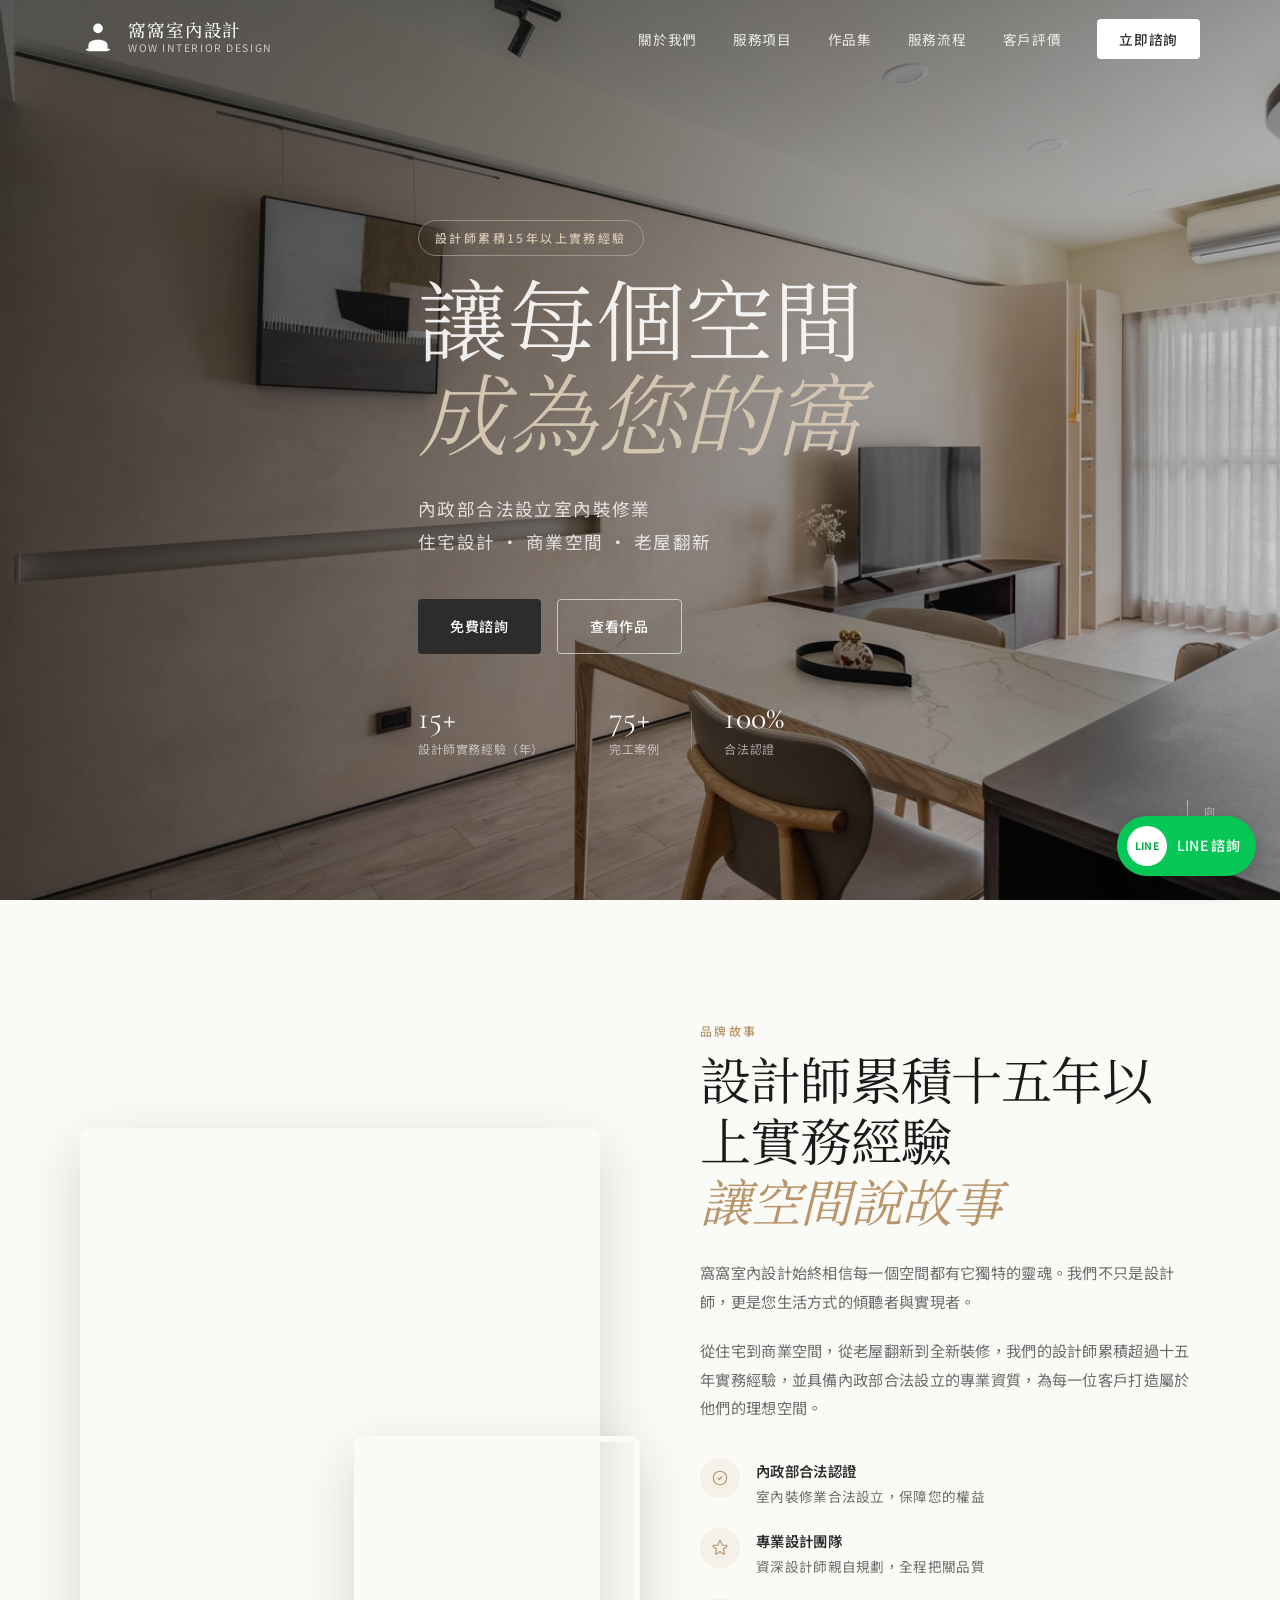
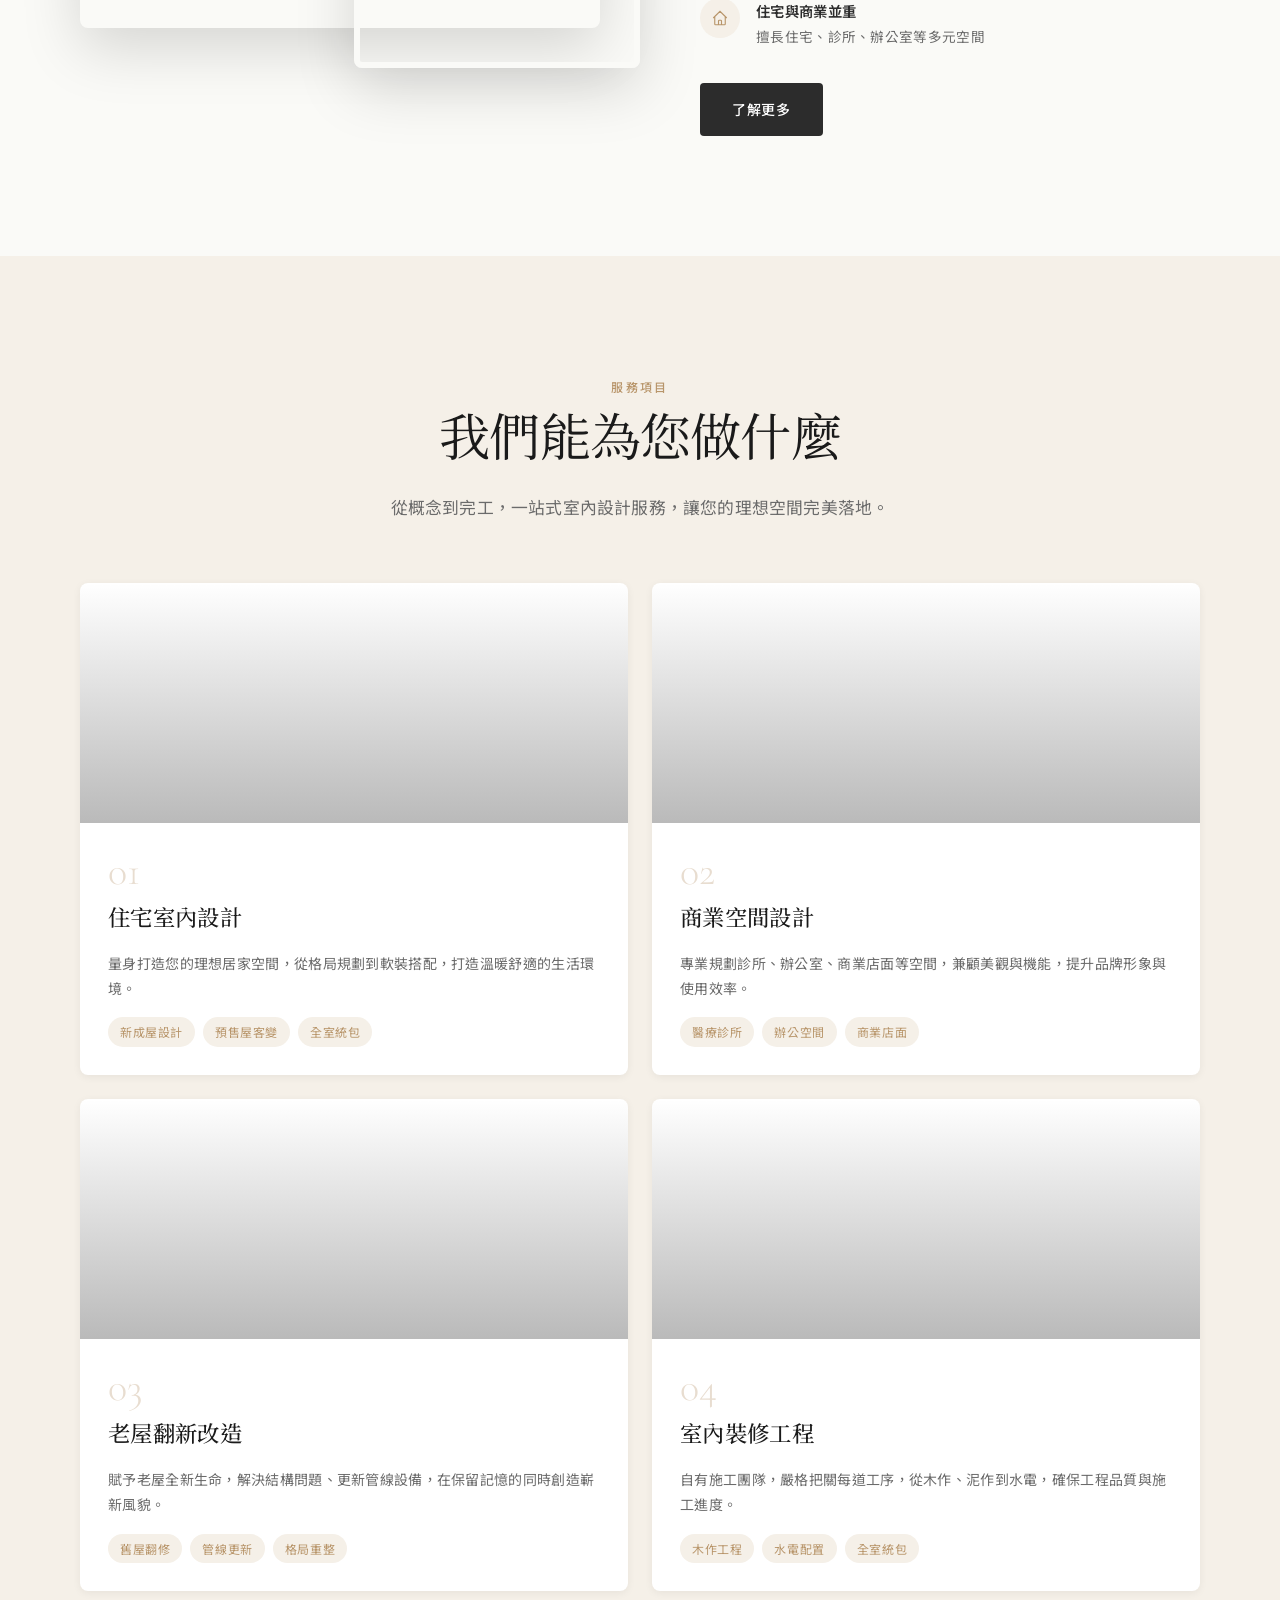
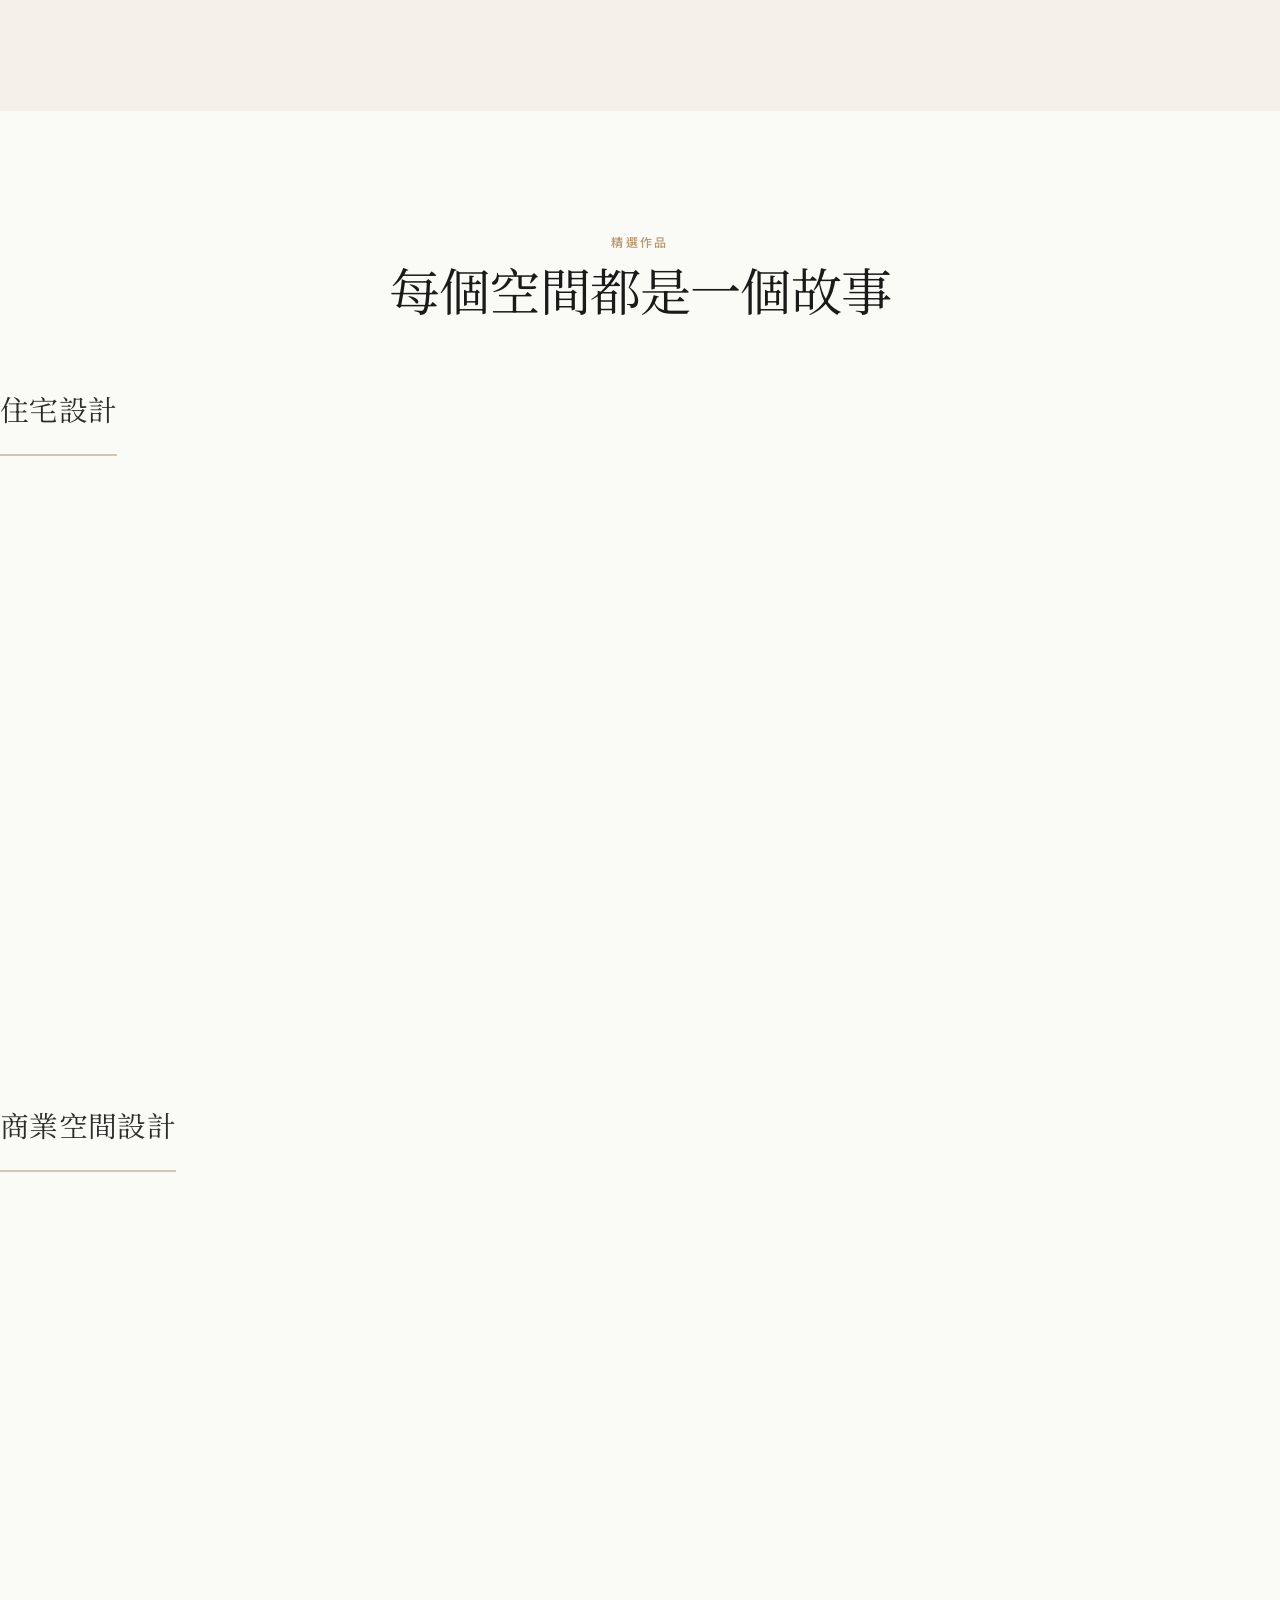
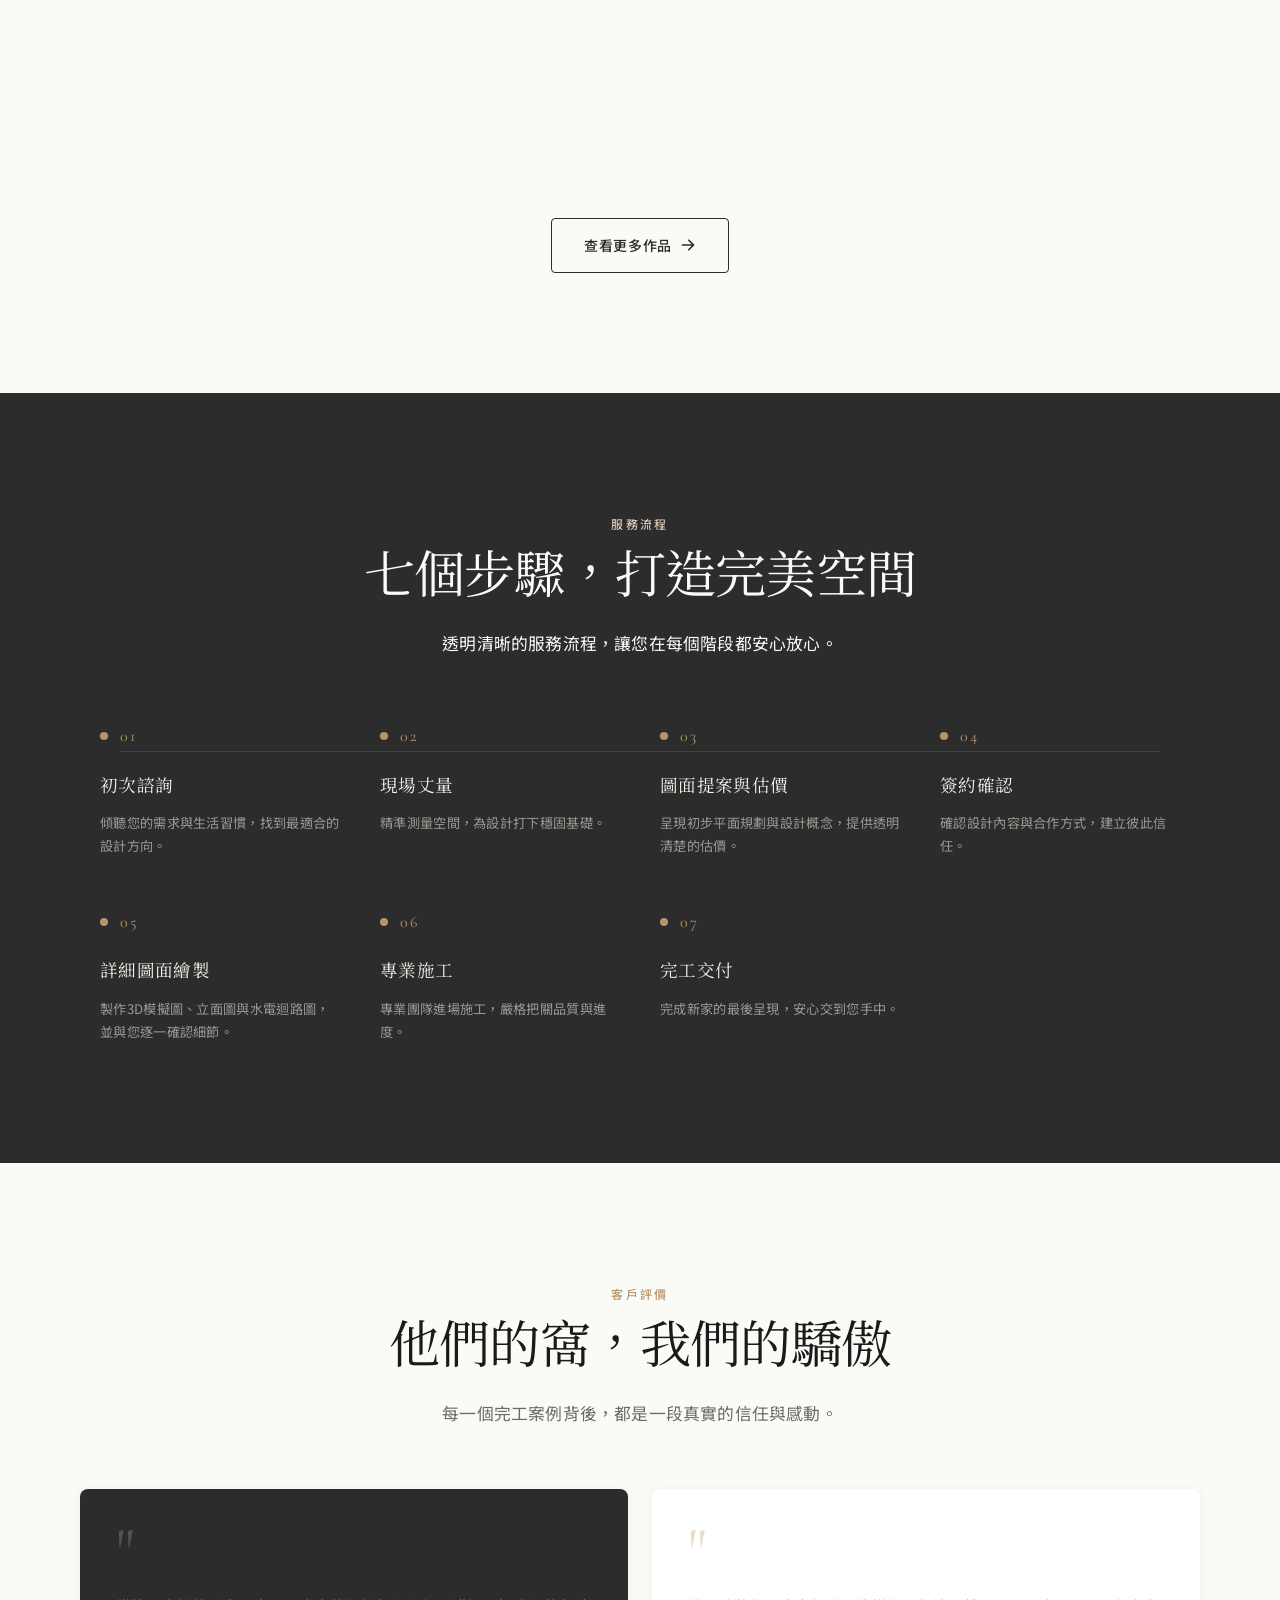
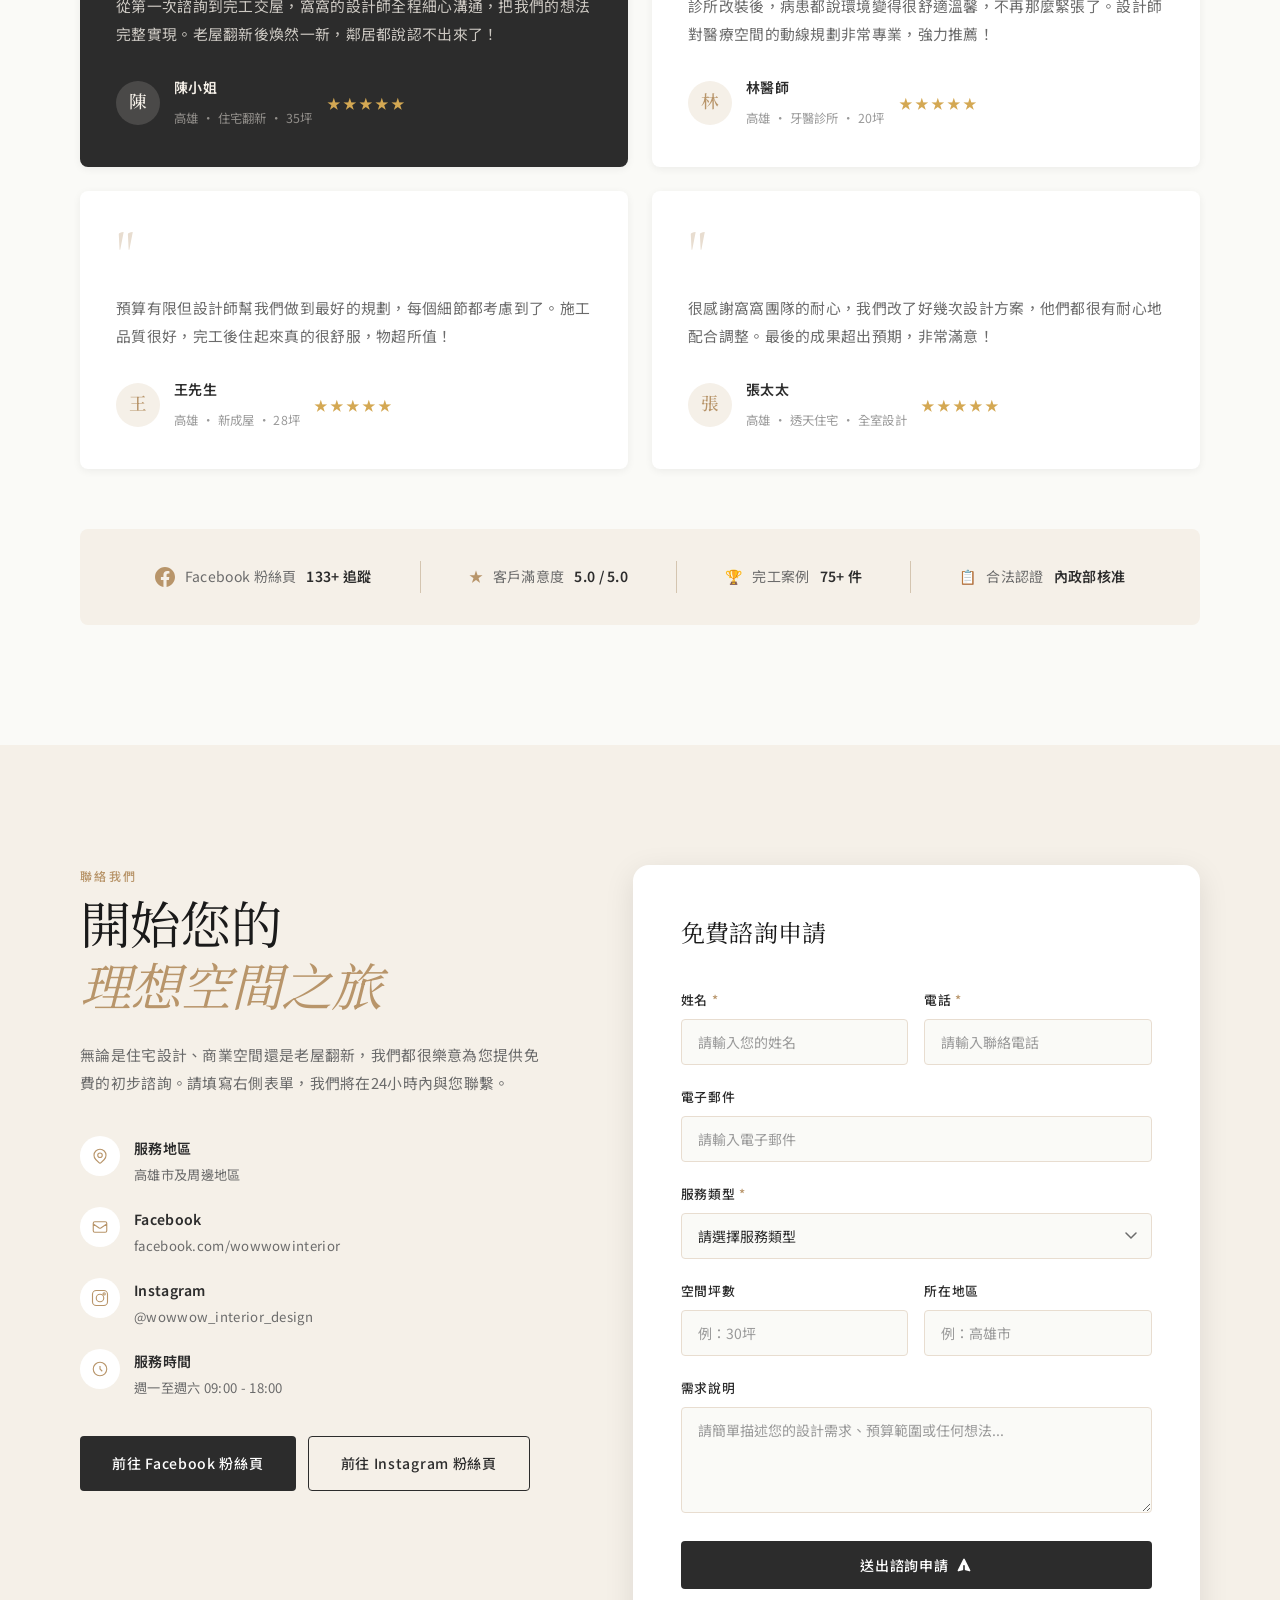
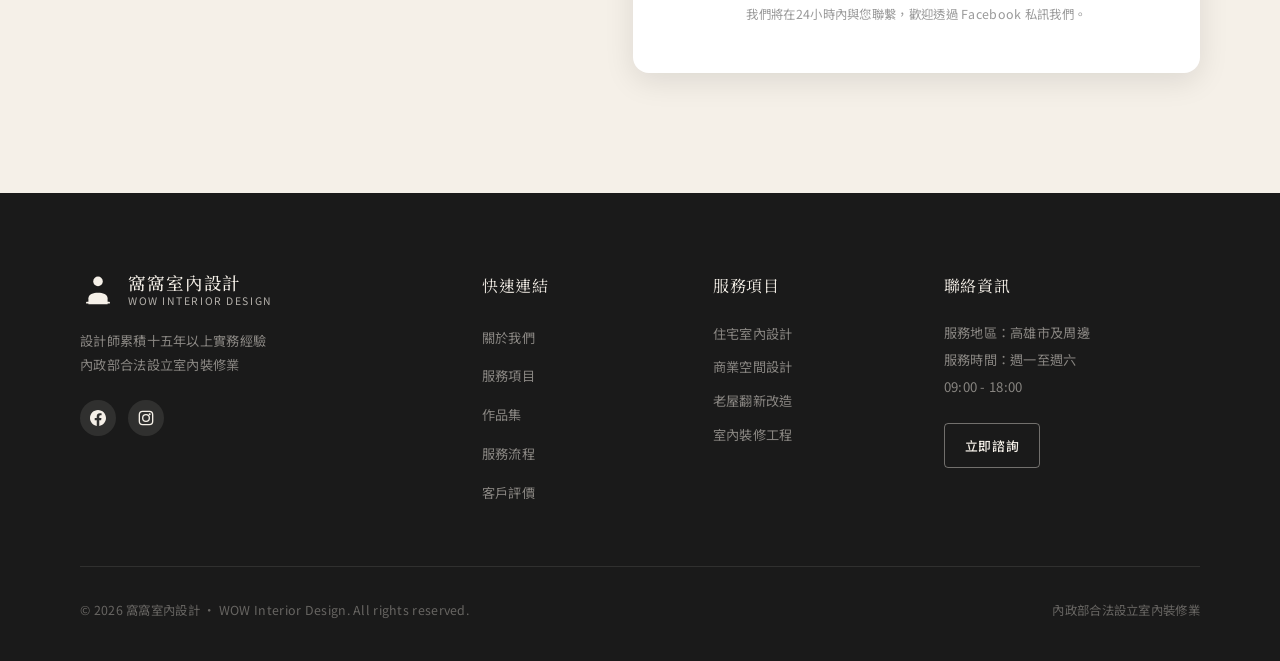
==== index.html @ 9d9a02b0 "Bust cached site assets" ====
<!DOCTYPE html>
<html lang="zh-TW">
<head>
  <meta charset="UTF-8" />
  <meta name="viewport" content="width=device-width, initial-scale=1.0" />
  <title>高雄室內設計｜窩窩室內設計 WOW Interior Design</title>
  <meta name="description" content="窩窩室內設計提供高雄住宅設計、商業空間、老屋翻新與室內裝修工程。設計師累積15年以上實務經驗，完成75+案例，歡迎免費諮詢。" />
  <meta name="keywords" content="高雄室內設計,住宅設計,商業空間設計,老屋翻新,室內裝修,窩窩室內設計" />
  <meta name="robots" content="index, follow, max-image-preview:large" />
  <meta name="theme-color" content="#1a1a1a" />
  <link rel="canonical" href="https://litong8wang-afk.github.io/wowwow-interior/" />
  <meta property="og:locale" content="zh_TW" />
  <meta property="og:type" content="website" />
  <meta property="og:site_name" content="窩窩室內設計" />
  <meta property="og:title" content="高雄室內設計｜窩窩室內設計" />
  <meta property="og:description" content="設計師累積15年以上實務經驗，完成75+住宅與商業空間案例，提供高雄室內設計、老屋翻新及裝修工程服務。" />
  <meta property="og:url" content="https://litong8wang-afk.github.io/wowwow-interior/" />
  <meta property="og:image" content="https://litong8wang-afk.github.io/wowwow-interior/cover_photo.webp" />
  <meta property="og:image:alt" content="窩窩室內設計空間作品" />
  <meta name="twitter:card" content="summary_large_image" />
  <meta name="twitter:title" content="高雄室內設計｜窩窩室內設計" />
  <meta name="twitter:description" content="設計師累積15年以上實務經驗，完成75+案例。" />
  <meta name="twitter:image" content="https://litong8wang-afk.github.io/wowwow-interior/cover_photo.webp" />
  <link rel="preload" as="image" href="cover_photo.webp" fetchpriority="high" />
  <link rel="stylesheet" href="style.css?v=20260720" />
  <link rel="preconnect" href="https://fonts.googleapis.com" />
  <link rel="preconnect" href="https://fonts.gstatic.com" crossorigin />
  <link href="https://fonts.googleapis.com/css2?family=Noto+Serif+TC:wght@300;400;500;600&family=Noto+Sans+TC:wght@300;400;500&family=Cormorant+Garamond:ital,wght@0,300;0,400;0,500;1,300;1,400&display=swap" rel="stylesheet" />
  <script type="application/ld+json">
  {
    "@context": "https://schema.org",
    "@type": "InteriorDesigner",
    "@id": "https://litong8wang-afk.github.io/wowwow-interior/#business",
    "name": "窩窩室內設計",
    "alternateName": "WOW Interior Design",
    "url": "https://litong8wang-afk.github.io/wowwow-interior/",
    "image": "https://litong8wang-afk.github.io/wowwow-interior/cover_photo.webp",
    "description": "高雄住宅設計、商業空間、老屋翻新與室內裝修工程服務，設計師累積15年以上實務經驗。",
    "areaServed": {"@type": "AdministrativeArea", "name": "高雄市及周邊地區"},
    "sameAs": [
      "https://www.facebook.com/wowwowinterior",
      "https://www.instagram.com/wowwow_interior_design/"
    ],
    "knowsAbout": ["住宅室內設計", "商業空間設計", "老屋翻新", "室內裝修工程"],
    "openingHours": "Mo-Sa 09:00-18:00"
  }
  </script>
</head>
<body>

  <!-- ===== NAVIGATION ===== -->
  <nav class="navbar" id="navbar">
    <div class="nav-container">
      <div class="nav-logo">
        <div class="logo-icon">
          <svg viewBox="0 0 60 60" xmlns="http://www.w3.org/2000/svg" fill="currentColor">
            <circle cx="30" cy="14" r="8"/>
            <path d="M14 42 C14 30 46 30 46 42 L46 52 L14 52 Z"/>
            <rect x="10" y="48" width="40" height="3" rx="1.5"/>
          </svg>
        </div>
        <div class="logo-text">
          <span class="logo-cn">窩窩室內設計</span>
          <span class="logo-en">WOW Interior Design</span>
        </div>
      </div>
      <ul class="nav-links">
        <li><a href="#about">關於我們</a></li>
        <li><a href="#services">服務項目</a></li>
        <li><a href="#portfolio">作品集</a></li>
        <li><a href="#process">服務流程</a></li>
        <li><a href="#testimonials">客戶評價</a></li>
        <li><a href="#contact" class="nav-cta">立即諮詢</a></li>
      </ul>
      <button class="nav-toggle" id="navToggle" aria-label="Toggle menu">
        <span></span><span></span><span></span>
      </button>
    </div>
  </nav>

  <!-- ===== HERO SECTION ===== -->
  <section class="hero" id="hero">
    <div class="hero-bg">
      <img src="cover_photo.webp" alt="窩窩室內設計作品" class="hero-img" fetchpriority="high" decoding="async" />
      <div class="hero-overlay"></div>
    </div>
    <div class="hero-content">
      <div class="hero-badge">設計師累積15年以上實務經驗</div>
      <h1 class="hero-title">
        <span class="hero-title-cn">讓每個空間</span>
        <span class="hero-title-accent">成為您的窩</span>
      </h1>
      <p class="hero-subtitle">
        內政部合法設立室內裝修業<br/>
        住宅設計 · 商業空間 · 老屋翻新
      </p>
      <div class="hero-actions">
        <a href="#contact" class="btn btn-primary">免費諮詢</a>
        <a href="#portfolio" class="btn btn-outline">查看作品</a>
      </div>
      <div class="hero-stats">
          <div class="stat">
            <span class="stat-num" data-target="15" data-suffix="+">15+</span>
            <span class="stat-label">設計師實務經驗（年）</span>
          </div>
          <div class="stat-divider"></div>
          <div class="stat">
            <span class="stat-num" data-target="75" data-suffix="+">75+</span>
            <span class="stat-label">完工案例</span>
          </div>
          <div class="stat-divider"></div>
          <div class="stat">
            <span class="stat-num" data-target="100" data-suffix="%">100%</span>
            <span class="stat-label">合法認證</span>
          </div>
        </div>
    </div>
    <div class="hero-scroll">
      <span>向下探索</span>
      <div class="scroll-line"></div>
    </div>
  </section>

  <!-- ===== ABOUT / BRAND STORY ===== -->
  <section class="about" id="about">
    <div class="container">
      <div class="about-grid">
        <div class="about-images">
          <div class="about-img-main">
            <img src="work_photo_arch.webp" alt="窩窩室內設計作品 - 拱門設計" loading="lazy" decoding="async" />
          </div>
          <div class="about-img-sub">
            <img src="work_dental_clinic.webp" alt="窩窩室內設計作品 - 商業空間" loading="lazy" decoding="async" />
          </div>
        </div>
        <div class="about-content">
          <div class="section-label">品牌故事</div>
          <h2 class="section-title">設計師累積十五年以上實務經驗<br/><em>讓空間說故事</em></h2>
          <p class="about-text">
            窩窩室內設計始終相信每一個空間都有它獨特的靈魂。我們不只是設計師，更是您生活方式的傾聽者與實現者。
          </p>
          <p class="about-text">
            從住宅到商業空間，從老屋翻新到全新裝修，我們的設計師累積超過十五年實務經驗，並具備內政部合法設立的專業資質，為每一位客戶打造屬於他們的理想空間。
          </p>
          <div class="about-features">
            <div class="feature-item">
              <div class="feature-icon">
                <svg viewBox="0 0 24 24" fill="none" stroke="currentColor" stroke-width="1.5">
                  <path d="M9 12l2 2 4-4m6 2a9 9 0 11-18 0 9 9 0 0118 0z"/>
                </svg>
              </div>
              <div>
                <strong>內政部合法認證</strong>
                <p>室內裝修業合法設立，保障您的權益</p>
              </div>
            </div>
            <div class="feature-item">
              <div class="feature-icon">
                <svg viewBox="0 0 24 24" fill="none" stroke="currentColor" stroke-width="1.5">
                  <path d="M11.049 2.927c.3-.921 1.603-.921 1.902 0l1.519 4.674a1 1 0 00.95.69h4.915c.969 0 1.371 1.24.588 1.81l-3.976 2.888a1 1 0 00-.363 1.118l1.518 4.674c.3.922-.755 1.688-1.538 1.118l-3.976-2.888a1 1 0 00-1.176 0l-3.976 2.888c-.783.57-1.838-.197-1.538-1.118l1.518-4.674a1 1 0 00-.363-1.118l-3.976-2.888c-.784-.57-.38-1.81.588-1.81h4.914a1 1 0 00.951-.69l1.519-4.674z"/>
                </svg>
              </div>
              <div>
                <strong>專業設計團隊</strong>
                <p>資深設計師親自規劃，全程把關品質</p>
              </div>
            </div>
            <div class="feature-item">
              <div class="feature-icon">
                <svg viewBox="0 0 24 24" fill="none" stroke="currentColor" stroke-width="1.5">
                  <path d="M3 12l2-2m0 0l7-7 7 7M5 10v10a1 1 0 001 1h3m10-11l2 2m-2-2v10a1 1 0 01-1 1h-3m-6 0a1 1 0 001-1v-4a1 1 0 011-1h2a1 1 0 011 1v4a1 1 0 001 1m-6 0h6"/>
                </svg>
              </div>
              <div>
                <strong>住宅與商業並重</strong>
                <p>擅長住宅、診所、辦公室等多元空間</p>
              </div>
            </div>
          </div>
          <a href="#contact" class="btn btn-primary">了解更多</a>
        </div>
      </div>
    </div>
  </section>

  <!-- ===== SERVICES SECTION ===== -->
  <section class="services" id="services">
    <div class="container">
      <div class="section-header">
        <div class="section-label">服務項目</div>
        <h2 class="section-title">我們能為您做什麼</h2>
        <p class="section-desc">從概念到完工，一站式室內設計服務，讓您的理想空間完美落地。</p>
      </div>
      <div class="services-grid">
        <div class="service-card">
          <div class="service-img">
            <img src="cover_photo.webp" alt="住宅室內設計" loading="lazy" decoding="async" />
            <div class="service-img-overlay"></div>
          </div>
          <div class="service-content">
            <div class="service-num">01</div>
            <h3>住宅室內設計</h3>
            <p>量身打造您的理想居家空間，從格局規劃到軟裝搭配，打造溫暖舒適的生活環境。</p>
            <ul class="service-tags">
              <li>新成屋設計</li>
              <li>預售屋客變</li>
              <li>全室統包</li>
            </ul>
          </div>
        </div>
        <div class="service-card">
          <div class="service-img">
            <img src="work_dental_clinic.webp" alt="商業空間設計" loading="lazy" decoding="async" />
            <div class="service-img-overlay"></div>
          </div>
          <div class="service-content">
            <div class="service-num">02</div>
            <h3>商業空間設計</h3>
            <p>專業規劃診所、辦公室、商業店面等空間，兼顧美觀與機能，提升品牌形象與使用效率。</p>
            <ul class="service-tags">
              <li>醫療診所</li>
              <li>辦公空間</li>
              <li>商業店面</li>
            </ul>
          </div>
        </div>
        <div class="service-card">
          <div class="service-img">
            <img src="work_photo_arch.webp" alt="老屋翻新" loading="lazy" decoding="async" />
            <div class="service-img-overlay"></div>
          </div>
          <div class="service-content">
            <div class="service-num">03</div>
            <h3>老屋翻新改造</h3>
            <p>賦予老屋全新生命，解決結構問題、更新管線設備，在保留記憶的同時創造嶄新風貌。</p>
            <ul class="service-tags">
              <li>舊屋翻修</li>
              <li>管線更新</li>
              <li>格局重整</li>
            </ul>
          </div>
        </div>
        <div class="service-card">
          <div class="service-img">
            <img src="work_dental_2.webp" alt="室內裝修工程" loading="lazy" decoding="async" />
            <div class="service-img-overlay"></div>
          </div>
          <div class="service-content">
            <div class="service-num">04</div>
            <h3>室內裝修工程</h3>
            <p>自有施工團隊，嚴格把關每道工序，從木作、泥作到水電，確保工程品質與施工進度。</p>
            <ul class="service-tags">
              <li>木作工程</li>
              <li>水電配置</li>
              <li>全室統包</li>
            </ul>
          </div>
        </div>
      </div>
    </div>
  </section>

  <!-- ===== PORTFOLIO SECTION ===== -->
  <section class="portfolio" id="portfolio">
    <div class="container">
      <div class="section-header">
        <div class="section-label">精選作品</div>
        <h2 class="section-title">每個空間都是一個故事</h2>
      </div>
    </div>
    <div class="portfolio-category">
      <h3 class="portfolio-category-title">住宅設計</h3>
      <div class="portfolio-grid">
        <div class="portfolio-item portfolio-large">
          <img src="cover_photo.webp" alt="住宅設計 - 現代簡約大樓住宅" loading="lazy" decoding="async" />
          <div class="portfolio-overlay">
            <div class="portfolio-info">
              <span class="portfolio-tag">住宅設計</span>
              <h3>現代簡約大樓住宅</h3>
              <p>高雄 · 大樓住宅 · 約30坪</p>
            </div>
          </div>
        </div>
        <div class="portfolio-item">
          <img src="residential_06.webp" alt="住宅設計 - 美森園客廳" loading="lazy" decoding="async" />
          <div class="portfolio-overlay">
            <div class="portfolio-info">
              <span class="portfolio-tag">住宅設計</span>
              <h3>美森園 - 現代客廳設計</h3>
              <p>高雄 · 大樓住宅 · 溫暖木質調</p>
            </div>
          </div>
        </div>
        <div class="portfolio-item">
          <img src="residential_11.webp" alt="住宅設計 - 美森園臥室" loading="lazy" decoding="async" />
          <div class="portfolio-overlay">
            <div class="portfolio-info">
              <span class="portfolio-tag">住宅設計</span>
              <h3>美森園 - 舒適臥室空間</h3>
              <p>高雄 · 大樓住宅 · 簡約風格</p>
            </div>
          </div>
        </div>
      </div>
    </div>

    <div class="portfolio-category">
      <h3 class="portfolio-category-title">商業空間設計</h3>
      <div class="portfolio-grid">
        <div class="portfolio-item portfolio-large">
          <img src="commercial_01.webp" alt="商業空間 - 牙醫診所整體設計" loading="lazy" decoding="async" />
          <div class="portfolio-overlay">
            <div class="portfolio-info">
              <span class="portfolio-tag">商業空間</span>
              <h3>專業牙醫診所全案設計</h3>
              <p>高雄 · 現代簡約 · 醫療空間規劃</p>
            </div>
          </div>
        </div>
        <div class="portfolio-item">
          <img src="commercial_03.webp" alt="商業空間 - 診療空間" loading="lazy" decoding="async" />
          <div class="portfolio-overlay">
            <div class="portfolio-info">
              <span class="portfolio-tag">商業空間</span>
              <h3>診療室機能規劃</h3>
              <p>專業動線 · 舒適醫療環境</p>
            </div>
          </div>
        </div>
        <div class="portfolio-item">
          <img src="commercial_07.webp" alt="商業空間 - 候診區" loading="lazy" decoding="async" />
          <div class="portfolio-overlay">
            <div class="portfolio-info">
              <span class="portfolio-tag">商業空間</span>
              <h3>溫馨候診空間</h3>
              <p>暖色調設計 · 緩解就診焦慮</p>
            </div>
          </div>
        </div>
      </div>
    </div>
    <div class="portfolio-cta">
      <a href="https://www.facebook.com/wowwowinterior" target="_blank" rel="noopener noreferrer" class="btn btn-outline-dark">
        查看更多作品
        <svg viewBox="0 0 20 20" fill="currentColor" width="16" height="16">
          <path fill-rule="evenodd" d="M10.293 3.293a1 1 0 011.414 0l6 6a1 1 0 010 1.414l-6 6a1 1 0 01-1.414-1.414L14.586 11H3a1 1 0 110-2h11.586l-4.293-4.293a1 1 0 010-1.414z" clip-rule="evenodd"/>
        </svg>
      </a>
    </div>
  </section>

  <!-- ===== PROCESS SECTION ===== -->
  <section class="process" id="process">
    <div class="container">
      <div class="section-header light">
        <div class="section-label">服務流程</div>
        <h2 class="section-title">七個步驟，打造完美空間</h2>
        <p class="section-desc">透明清晰的服務流程，讓您在每個階段都安心放心。</p>
      </div>
      <div class="process-timeline">
        <div class="process-step">
          <div class="step-num">01</div>
          <div class="step-content">
            <h3>初次諮詢</h3>
            <p>傾聽您的需求與生活習慣，找到最適合的設計方向。</p>
          </div>
        </div>
        <div class="process-step">
          <div class="step-num">02</div>
          <div class="step-content">
            <h3>現場丈量</h3>
            <p>精準測量空間，為設計打下穩固基礎。</p>
          </div>
        </div>
        <div class="process-step">
          <div class="step-num">03</div>
          <div class="step-content">
            <h3>圖面提案與估價</h3>
            <p>呈現初步平面規劃與設計概念，提供透明清楚的估價。</p>
          </div>
        </div>
        <div class="process-step">
          <div class="step-num">04</div>
          <div class="step-content">
            <h3>簽約確認</h3>
            <p>確認設計內容與合作方式，建立彼此信任。</p>
          </div>
        </div>
        <div class="process-step">
          <div class="step-num">05</div>
          <div class="step-content">
            <h3>詳細圖面繪製</h3>
            <p>製作3D模擬圖、立面圖與水電迴路圖，並與您逐一確認細節。</p>
          </div>
        </div>
        <div class="process-step">
          <div class="step-num">06</div>
          <div class="step-content">
            <h3>專業施工</h3>
            <p>專業團隊進場施工，嚴格把關品質與進度。</p>
          </div>
        </div>
        <div class="process-step">
          <div class="step-num">07</div>
          <div class="step-content">
            <h3>完工交付</h3>
            <p>完成新家的最後呈現，安心交到您手中。</p>
          </div>
        </div>
      </div>
    </div>
  </section>

  <!-- ===== TESTIMONIALS / SOCIAL PROOF ===== -->
  <section class="testimonials" id="testimonials">
    <div class="container">
      <div class="section-header">
        <div class="section-label">客戶評價</div>
        <h2 class="section-title">他們的窩，我們的驕傲</h2>
        <p class="section-desc">每一個完工案例背後，都是一段真實的信任與感動。</p>
      </div>
      <div class="testimonials-grid">
        <div class="testimonial-card featured">
          <div class="testimonial-quote">"</div>
          <p class="testimonial-text">
            從第一次諮詢到完工交屋，窩窩的設計師全程細心溝通，把我們的想法完整實現。老屋翻新後煥然一新，鄰居都說認不出來了！
          </p>
          <div class="testimonial-author">
            <div class="author-avatar">陳</div>
            <div class="author-info">
              <strong>陳小姐</strong>
              <span>高雄 · 住宅翻新 · 35坪</span>
            </div>
            <div class="testimonial-stars">★★★★★</div>
          </div>
        </div>
        <div class="testimonial-card">
          <div class="testimonial-quote">"</div>
          <p class="testimonial-text">
            診所改裝後，病患都說環境變得很舒適溫馨，不再那麼緊張了。設計師對醫療空間的動線規劃非常專業，強力推薦！
          </p>
          <div class="testimonial-author">
            <div class="author-avatar">林</div>
            <div class="author-info">
              <strong>林醫師</strong>
              <span>高雄 · 牙醫診所 · 20坪</span>
            </div>
            <div class="testimonial-stars">★★★★★</div>
          </div>
        </div>
        <div class="testimonial-card">
          <div class="testimonial-quote">"</div>
          <p class="testimonial-text">
            預算有限但設計師幫我們做到最好的規劃，每個細節都考慮到了。施工品質很好，完工後住起來真的很舒服，物超所值！
          </p>
          <div class="testimonial-author">
            <div class="author-avatar">王</div>
            <div class="author-info">
              <strong>王先生</strong>
              <span>高雄 · 新成屋 · 28坪</span>
            </div>
            <div class="testimonial-stars">★★★★★</div>
          </div>
        </div>
        <div class="testimonial-card">
          <div class="testimonial-quote">"</div>
          <p class="testimonial-text">
            很感謝窩窩團隊的耐心，我們改了好幾次設計方案，他們都很有耐心地配合調整。最後的成果超出預期，非常滿意！
          </p>
          <div class="testimonial-author">
            <div class="author-avatar">張</div>
            <div class="author-info">
              <strong>張太太</strong>
              <span>高雄 · 透天住宅 · 全室設計</span>
            </div>
            <div class="testimonial-stars">★★★★★</div>
          </div>
        </div>
      </div>
      <div class="social-proof-bar">
        <div class="proof-item">
          <span class="proof-icon">
            <svg viewBox="0 0 24 24" fill="currentColor" width="20" height="20">
              <path d="M24 12.073c0-6.627-5.373-12-12-12s-12 5.373-12 12c0 5.99 4.388 10.954 10.125 11.854v-8.385H7.078v-3.47h3.047V9.43c0-3.007 1.792-4.669 4.533-4.669 1.312 0 2.686.235 2.686.235v2.953H15.83c-1.491 0-1.956.925-1.956 1.874v2.25h3.328l-.532 3.47h-2.796v8.385C19.612 23.027 24 18.062 24 12.073z"/>
            </svg>
          </span>
          <span>Facebook 粉絲頁</span>
          <strong>133+ 追蹤</strong>
        </div>
        <div class="proof-divider"></div>
        <div class="proof-item">
          <span class="proof-icon">★</span>
          <span>客戶滿意度</span>
          <strong>5.0 / 5.0</strong>
        </div>
        <div class="proof-divider"></div>
        <div class="proof-item">
          <span class="proof-icon">🏆</span>
          <span>完工案例</span>
          <strong>75+ 件</strong>
        </div>
        <div class="proof-divider"></div>
        <div class="proof-item">
          <span class="proof-icon">📋</span>
          <span>合法認證</span>
          <strong>內政部核准</strong>
        </div>
      </div>
    </div>
  </section>

  <!-- ===== CONTACT SECTION ===== -->
  <section class="contact" id="contact">
    <div class="container">
      <div class="contact-grid">
        <div class="contact-info">
          <div class="section-label">聯絡我們</div>
          <h2 class="section-title">開始您的<br/><em>理想空間之旅</em></h2>
          <p class="contact-desc">
            無論是住宅設計、商業空間還是老屋翻新，我們都很樂意為您提供免費的初步諮詢。請填寫右側表單，我們將在24小時內與您聯繫。
          </p>
          <div class="contact-details">
            <div class="contact-item">
              <div class="contact-icon">
                <svg viewBox="0 0 24 24" fill="none" stroke="currentColor" stroke-width="1.5">
                  <path d="M17.657 16.657L13.414 20.9a1.998 1.998 0 01-2.827 0l-4.244-4.243a8 8 0 1111.314 0z"/>
                  <path d="M15 11a3 3 0 11-6 0 3 3 0 016 0z"/>
                </svg>
              </div>
              <div>
                <strong>服務地區</strong>
                <p>高雄市及周邊地區</p>
              </div>
            </div>
            <div class="contact-item">
              <div class="contact-icon">
                <svg viewBox="0 0 24 24" fill="none" stroke="currentColor" stroke-width="1.5">
                  <path d="M3 8l7.89 5.26a2 2 0 002.22 0L21 8M5 19h14a2 2 0 002-2V7a2 2 0 00-2-2H5a2 2 0 00-2 2v10a2 2 0 002 2z"/>
                </svg>
              </div>
              <div>
                <strong>Facebook</strong>
                <p>facebook.com/wowwowinterior</p>
              </div>
            </div>
            <div class="contact-item">
              <div class="contact-icon">
                <svg viewBox="0 0 24 24" fill="none" stroke="currentColor" stroke-width="1.5">
                  <rect x="2" y="2" width="20" height="20" rx="5" ry="5"/>
                  <path d="M12 7a5 5 0 1 0 0 10 5 5 0 0 0 0-10z"/>
                  <circle cx="17.5" cy="6.5" r="1.5"/>
                </svg>
              </div>
              <div>
                <strong>Instagram</strong>
                <p>@wowwow_interior_design</p>
              </div>
            </div>
            <div class="contact-item">
              <div class="contact-icon">
                <svg viewBox="0 0 24 24" fill="none" stroke="currentColor" stroke-width="1.5">
                  <path d="M12 8v4l3 3m6-3a9 9 0 11-18 0 9 9 0 0118 0z"/>
                </svg>
              </div>
              <div>
                <strong>服務時間</strong>
                <p>週一至週六 09:00 - 18:00</p>
              </div>
            </div>
          </div>
          <div class="contact-actions">
            <a href="https://www.facebook.com/wowwowinterior" target="_blank" rel="noopener noreferrer" class="btn btn-primary">
              前往 Facebook 粉絲頁
            </a>
            <a href="https://www.instagram.com/wowwow_interior_design/" target="_blank" rel="noopener noreferrer" class="btn btn-outline-dark">
              前往 Instagram 粉絲頁
            </a>
          </div>
        </div>
        <div class="contact-form-wrap">
          <form class="contact-form" id="contactForm" action="https://formspree.io/f/mkokdpza" method="POST" onsubmit="handleFormSubmit(event)">
            <h3>免費諮詢申請</h3>
            <div class="form-row">
              <div class="form-group">
                <label for="name">姓名 <span class="required">*</span></label>
                <input type="text" id="name" name="name" placeholder="請輸入您的姓名" required />
              </div>
              <!-- Hidden field for Formspree to identify this form -->
              <input type="hidden" name="_subject" value="新的室內設計諮詢申請" />
              <input type="hidden" name="_captcha" value="false" />
              <div class="form-group">
                <label for="phone">電話 <span class="required">*</span></label>
                <input type="tel" id="phone" name="phone" placeholder="請輸入聯絡電話" required />
              </div>
            </div>
            <div class="form-group">
              <label for="email">電子郵件</label>
              <input type="email" id="email" name="email" placeholder="請輸入電子郵件" />
            </div>
            <div class="form-group">
              <label for="service">服務類型 <span class="required">*</span></label>
              <select id="service" name="service" required>
                <option value="" disabled selected>請選擇服務類型</option>
                <option value="residential">住宅室內設計</option>
                <option value="commercial">商業空間設計</option>
                <option value="renovation">老屋翻新改造</option>
                <option value="construction">室內裝修工程</option>
                <option value="other">其他諮詢</option>
              </select>
            </div>
            <div class="form-row">
              <div class="form-group">
                <label for="area">空間坪數</label>
                <input type="text" id="area" name="area" placeholder="例：30坪" />
              </div>
              <div class="form-group">
                <label for="location">所在地區</label>
                <input type="text" id="location" name="location" placeholder="例：高雄市" />
              </div>
            </div>
            <div class="form-group">
              <label for="message">需求說明</label>
              <textarea id="message" name="message" rows="4" placeholder="請簡單描述您的設計需求、預算範圍或任何想法..."></textarea>
            </div>
            <button type="submit" class="btn btn-primary btn-full">
              送出諮詢申請
              <svg viewBox="0 0 20 20" fill="currentColor" width="16" height="16">
                <path d="M10.894 2.553a1 1 0 00-1.788 0l-7 14a1 1 0 001.169 1.409l5-1.429A1 1 0 009 15.571V11a1 1 0 112 0v4.571a1 1 0 00.725.962l5 1.428a1 1 0 001.17-1.408l-7-14z"/>
              </svg>
            </button>
            <p class="form-note">我們將在24小時內與您聯繫，歡迎透過 Facebook 私訊我們。</p>
          </form>
          <div class="form-success" id="formSuccess" style="display:none;">
            <div class="success-icon">✓</div>
            <h3>申請已送出！</h3>
            <p>感謝您的諮詢申請，我們將在24小時內與您聯繫。</p>
            <a href="https://www.facebook.com/wowwowinterior" target="_blank" rel="noopener noreferrer" class="btn btn-primary">前往 Facebook 粉絲頁</a>
          </div>
        </div>
      </div>
    </div>
  </section>

  <!-- ===== FOOTER ===== -->
  <footer class="footer">
    <div class="container">
      <div class="footer-grid">
        <div class="footer-brand">
          <div class="footer-logo">
            <div class="logo-icon">
              <svg viewBox="0 0 60 60" xmlns="http://www.w3.org/2000/svg" fill="currentColor">
                <circle cx="30" cy="14" r="8"/>
                <path d="M14 42 C14 30 46 30 46 42 L46 52 L14 52 Z"/>
                <rect x="10" y="48" width="40" height="3" rx="1.5"/>
              </svg>
            </div>
            <div class="logo-text">
              <span class="logo-cn">窩窩室內設計</span>
              <span class="logo-en">WOW Interior Design</span>
            </div>
          </div>
          <p class="footer-tagline">設計師累積十五年以上實務經驗<br/>內政部合法設立室內裝修業</p>
          <div class="footer-social">
            <a href="https://www.facebook.com/wowwowinterior" target="_blank" rel="noopener noreferrer" class="social-link" aria-label="Facebook">
              <svg viewBox="0 0 24 24" fill="currentColor">
                <path d="M24 12.073c0-6.627-5.373-12-12-12s-12 5.373-12 12c0 5.99 4.388 10.954 10.125 11.854v-8.385H7.078v-3.47h3.047V9.43c0-3.007 1.792-4.669 4.533-4.669 1.312 0 2.686.235 2.686.235v2.953H15.83c-1.491 0-1.956.925-1.956 1.874v2.25h3.328l-.532 3.47h-2.796v8.385C19.612 23.027 24 18.062 24 12.073z"/>
              </svg>
            </a>
            <a href="https://www.instagram.com/wowwow_interior_design/" target="_blank" rel="noopener noreferrer" class="social-link" aria-label="Instagram">
              <svg viewBox="0 0 24 24" fill="currentColor">
                <rect x="2" y="2" width="20" height="20" rx="5" ry="5" fill="none" stroke="currentColor" stroke-width="2"/>
                <path d="M12 7a5 5 0 1 0 0 10 5 5 0 0 0 0-10z" fill="none" stroke="currentColor" stroke-width="2"/>
                <circle cx="17.5" cy="6.5" r="1.5" fill="currentColor"/>
              </svg>
            </a>
          </div>
        </div>
        <div class="footer-links">
          <h4>快速連結</h4>
          <ul>
            <li><a href="#about">關於我們</a></li>
            <li><a href="#services">服務項目</a></li>
            <li><a href="#portfolio">作品集</a></li>
            <li><a href="#process">服務流程</a></li>
            <li><a href="#testimonials">客戶評價</a></li>
          </ul>
        </div>
        <div class="footer-services">
          <h4>服務項目</h4>
          <ul>
            <li>住宅室內設計</li>
            <li>商業空間設計</li>
            <li>老屋翻新改造</li>
            <li>室內裝修工程</li>
          </ul>
        </div>
        <div class="footer-contact">
          <h4>聯絡資訊</h4>
          <p>服務地區：高雄市及周邊</p>
          <p>服務時間：週一至週六</p>
          <p>09:00 - 18:00</p>
          <a href="#contact" class="btn btn-outline-light">立即諮詢</a>
        </div>
      </div>
      <div class="footer-bottom">
        <p>© 2026 窩窩室內設計 · WOW Interior Design. All rights reserved.</p>
        <p>內政部合法設立室內裝修業</p>
      </div>
    </div>
  </footer>

  <a class="line-float" href="https://line.me/ti/p/~litongwang" target="_blank" rel="noopener noreferrer" aria-label="加入 LINE 諮詢，LINE ID：litongwang">
    <span class="line-float-icon" aria-hidden="true">LINE</span>
    <span class="line-float-text">LINE 諮詢</span>
  </a>

  <script src="script.js?v=20260720" defer></script>
</body>
</html>
---- style.css ----
/* ===== CSS VARIABLES ===== */
:root {
  --color-cream: #F5F0E8;
  --color-warm-white: #FAFAF7;
  --color-beige: #E8DDD0;
  --color-sand: #D4C5B0;
  --color-wood: #B8956A;
  --color-wood-light: #C9A87A;
  --color-charcoal: #2C2C2C;
  --color-dark: #1A1A1A;
  --color-gray: #6B6B6B;
  --color-gray-light: #9A9A9A;
  --color-accent: #8B7355;
  --color-accent-light: #A08860;
  --color-white: #FFFFFF;

  --font-serif: 'Cormorant Garamond', 'Noto Serif TC', serif;
  --font-sans: 'Noto Sans TC', sans-serif;

  --transition: all 0.4s cubic-bezier(0.25, 0.46, 0.45, 0.94);
  --transition-fast: all 0.2s ease;

  --shadow-sm: 0 2px 8px rgba(0,0,0,0.06);
  --shadow-md: 0 8px 30px rgba(0,0,0,0.1);
  --shadow-lg: 0 20px 60px rgba(0,0,0,0.15);

  --radius: 4px;
  --radius-md: 8px;
  --radius-lg: 16px;
}

/* ===== RESET & BASE ===== */
*, *::before, *::after {
  box-sizing: border-box;
  margin: 0;
  padding: 0;
}

html {
  scroll-behavior: smooth;
  font-size: 16px;
}

body {
  font-family: var(--font-sans);
  color: var(--color-charcoal);
  background: var(--color-warm-white);
  line-height: 1.8;
  letter-spacing: 0.3px;
  overflow-x: hidden;
}

img {
  max-width: 100%;
  height: auto;
  display: block;
}

img[loading="lazy"] {
  content-visibility: auto;
}

a {
  text-decoration: none;
  color: inherit;
  transition: var(--transition-fast);
}

ul {
  list-style: none;
}

/* ===== CONTAINER ===== */
.container {
  max-width: 1200px;
  margin: 0 auto;
  padding: 0 40px;
}

/* ===== TYPOGRAPHY ===== */
.section-label {
  font-family: var(--font-sans);
  font-size: 0.75rem;
  font-weight: 500;
  letter-spacing: 0.2em;
  text-transform: uppercase;
  color: var(--color-wood);
  margin-bottom: 12px;
}

.section-title {
  font-family: var(--font-serif);
  font-size: clamp(2.2rem, 4vw, 3.2rem);
  font-weight: 400;
  line-height: 1.2;
  letter-spacing: -0.8px;
  color: var(--color-dark);
  margin-bottom: 20px;
}

.section-title em {
  font-style: italic;
  color: var(--color-wood);
}

.section-desc {
  font-size: 1.05rem;
  color: var(--color-gray);
  max-width: 560px;
  line-height: 1.85;
  letter-spacing: 0.2px;
}

.section-header {
  text-align: center;
  margin-bottom: 60px;
}

.section-header .section-desc {
  margin: 0 auto;
}

.section-header.light .section-title,
.section-header.light .section-desc {
  color: var(--color-warm-white);
}

.section-header.light .section-label {
  color: var(--color-sand);
}

/* ===== BUTTONS ===== */
.btn {
  display: inline-flex;
  align-items: center;
  gap: 8px;
  padding: 14px 32px;
  font-family: var(--font-sans);
  font-size: 0.875rem;
  font-weight: 500;
  letter-spacing: 0.05em;
  border: none;
  cursor: pointer;
  transition: var(--transition);
  border-radius: var(--radius);
  white-space: nowrap;
}

.btn-primary {
  background: var(--color-charcoal);
  color: var(--color-white);
}

.btn-primary:hover {
  background: var(--color-dark);
  transform: translateY(-2px);
  box-shadow: var(--shadow-md);
}

.btn-outline {
  background: transparent;
  color: var(--color-white);
  border: 1px solid rgba(255,255,255,0.6);
}

.btn-outline:hover {
  background: rgba(255,255,255,0.15);
  border-color: var(--color-white);
}

.btn-outline-dark {
  background: transparent;
  color: var(--color-charcoal);
  border: 1px solid var(--color-charcoal);
}

.btn-outline-dark:hover {
  background: var(--color-charcoal);
  color: var(--color-white);
}

.btn-outline-light {
  background: transparent;
  color: var(--color-cream);
  border: 1px solid rgba(245,240,232,0.4);
  font-size: 0.8rem;
  padding: 10px 20px;
}

.btn-outline-light:hover {
  background: rgba(245,240,232,0.1);
  border-color: var(--color-cream);
}

.btn-full {
  width: 100%;
  justify-content: center;
}

/* ===== NAVBAR ===== */
.navbar {
  position: fixed;
  top: 0;
  left: 0;
  right: 0;
  z-index: 1000;
  padding: 20px 0;
  transition: var(--transition);
}

.navbar.scrolled {
  background: rgba(250, 250, 247, 0.95);
  backdrop-filter: blur(20px);
  -webkit-backdrop-filter: blur(20px);
  padding: 14px 0;
  box-shadow: var(--shadow-sm);
}

.nav-container {
  max-width: 1200px;
  margin: 0 auto;
  padding: 0 40px;
  display: flex;
  align-items: center;
  justify-content: space-between;
}

.nav-logo {
  display: flex;
  align-items: center;
  gap: 12px;
  color: var(--color-white);
  transition: var(--transition);
}

.navbar.scrolled .nav-logo {
  color: var(--color-charcoal);
}

.logo-icon {
  width: 36px;
  height: 36px;
  flex-shrink: 0;
}

.logo-text {
  display: flex;
  flex-direction: column;
  line-height: 1.2;
}

.logo-cn {
  font-family: var(--font-serif);
  font-size: 1.1rem;
  font-weight: 500;
  letter-spacing: 0.05em;
}

.logo-en {
  font-size: 0.65rem;
  letter-spacing: 0.15em;
  text-transform: uppercase;
  opacity: 0.7;
}

.nav-links {
  display: flex;
  align-items: center;
  gap: 36px;
}

.nav-links a {
  font-size: 0.85rem;
  font-weight: 400;
  letter-spacing: 0.05em;
  color: rgba(255,255,255,0.85);
  transition: var(--transition-fast);
}

.navbar.scrolled .nav-links a {
  color: var(--color-gray);
}

.nav-links a:hover {
  color: var(--color-white);
}

.navbar.scrolled .nav-links a:hover {
  color: var(--color-charcoal);
}

.nav-links .nav-cta {
  background: var(--color-white);
  color: var(--color-charcoal) !important;
  padding: 10px 22px;
  border-radius: var(--radius);
  font-weight: 500;
}

.navbar.scrolled .nav-links .nav-cta {
  background: var(--color-charcoal);
  color: var(--color-white) !important;
}

.nav-links .nav-cta:hover {
  transform: translateY(-1px);
  box-shadow: var(--shadow-sm);
}

.nav-toggle {
  display: none;
  flex-direction: column;
  gap: 5px;
  background: none;
  border: none;
  cursor: pointer;
  padding: 4px;
}

.nav-toggle span {
  display: block;
  width: 24px;
  height: 1.5px;
  background: var(--color-white);
  transition: var(--transition-fast);
}

.navbar.scrolled .nav-toggle span {
  background: var(--color-charcoal);
}

/* ===== HERO ===== */
.hero {
  position: relative;
  height: 100vh;
  min-height: 700px;
  display: flex;
  align-items: center;
  overflow: hidden;
}

.hero-bg {
  position: absolute;
  inset: 0;
}

.hero-img {
  width: 100%;
  height: 100%;
  object-fit: cover;
  object-position: center;
}

.hero-overlay {
  position: absolute;
  inset: 0;
  background: linear-gradient(
    135deg,
    rgba(26, 26, 26, 0.65) 0%,
    rgba(26, 26, 26, 0.3) 60%,
    rgba(26, 26, 26, 0.1) 100%
  );
}

.hero-content {
  position: relative;
  z-index: 2;
  max-width: 1200px;
  margin: 0 auto;
  padding: 0 40px;
  padding-top: 80px;
}

.hero-badge {
  display: inline-block;
  font-size: 0.75rem;
  font-weight: 500;
  letter-spacing: 0.2em;
  text-transform: uppercase;
  color: var(--color-sand);
  border: 1px solid rgba(212, 197, 176, 0.5);
  padding: 6px 16px;
  border-radius: 20px;
  margin-bottom: 24px;
  backdrop-filter: blur(10px);
}

.hero-title {
  display: flex;
  flex-direction: column;
  font-family: var(--font-serif);
  font-size: clamp(3.2rem, 7vw, 5.8rem);
  font-weight: 300;
  line-height: 1.05;
  letter-spacing: -1.2px;
  color: var(--color-white);
  margin-bottom: 24px;
}

.hero-title-cn {
  opacity: 0.9;
}

.hero-title-accent {
  color: var(--color-sand);
  font-style: italic;
}

.hero-subtitle {
  font-size: 1.1rem;
  color: rgba(255,255,255,0.8);
  line-height: 1.9;
  margin-bottom: 40px;
  letter-spacing: 0.08em;
}

.hero-actions {
  display: flex;
  gap: 16px;
  margin-bottom: 48px;
  flex-wrap: wrap;
}

.hero-stats {
  display: flex;
  align-items: center;
  gap: 32px;
}

.stat {
  display: flex;
  flex-direction: column;
}

.stat-num {
  font-family: var(--font-serif);
  font-size: 2rem;
  font-weight: 400;
  color: var(--color-white);
  line-height: 1;
}

.stat-label {
  font-size: 0.75rem;
  color: rgba(255,255,255,0.6);
  letter-spacing: 0.05em;
  margin-top: 4px;
}

.stat-divider {
  width: 1px;
  height: 40px;
  background: rgba(255,255,255,0.2);
}

.hero-scroll {
  position: absolute;
  bottom: 40px;
  right: 60px;
  display: flex;
  flex-direction: column;
  align-items: center;
  gap: 12px;
  color: rgba(255,255,255,0.5);
  font-size: 0.7rem;
  letter-spacing: 0.15em;
  text-transform: uppercase;
  writing-mode: vertical-rl;
}

.scroll-line {
  width: 1px;
  height: 60px;
  background: linear-gradient(to bottom, rgba(255,255,255,0.5), transparent);
  animation: scrollLine 2s ease-in-out infinite;
}

@keyframes scrollLine {
  0%, 100% { transform: scaleY(1); opacity: 0.5; }
  50% { transform: scaleY(0.5); opacity: 1; }
}

/* ===== ABOUT ===== */
.about {
  padding: 120px 0;
  background: var(--color-warm-white);
}

.about-grid {
  display: grid;
  grid-template-columns: 1fr 1fr;
  gap: 80px;
  align-items: center;
}

.about-images {
  position: relative;
}

.about-img-main {
  border-radius: var(--radius-md);
  overflow: hidden;
  box-shadow: var(--shadow-lg);
}

.about-img-main img {
  width: 100%;
  height: 500px;
  object-fit: cover;
  transition: transform 0.6s ease;
}

.about-img-main:hover img {
  transform: scale(1.03);
}

.about-img-sub {
  position: absolute;
  bottom: -40px;
  right: -40px;
  width: 55%;
  border-radius: var(--radius-md);
  overflow: hidden;
  box-shadow: var(--shadow-lg);
  border: 6px solid var(--color-warm-white);
}

.about-img-sub img {
  width: 100%;
  height: 220px;
  object-fit: cover;
  transition: transform 0.6s ease;
}

.about-img-sub:hover img {
  transform: scale(1.05);
}

.about-content {
  padding-left: 20px;
}

.about-text {
  color: var(--color-gray);
  line-height: 1.9;
  margin-bottom: 20px;
  font-size: 0.95rem;
}

.about-features {
  margin: 36px 0;
  display: flex;
  flex-direction: column;
  gap: 20px;
}

.feature-item {
  display: flex;
  align-items: flex-start;
  gap: 16px;
}

.feature-icon {
  width: 40px;
  height: 40px;
  background: var(--color-cream);
  border-radius: 50%;
  display: flex;
  align-items: center;
  justify-content: center;
  flex-shrink: 0;
  color: var(--color-wood);
}

.feature-icon svg {
  width: 18px;
  height: 18px;
}

.feature-item strong {
  display: block;
  font-size: 0.9rem;
  font-weight: 600;
  color: var(--color-charcoal);
  margin-bottom: 2px;
}

.feature-item p {
  font-size: 0.85rem;
  color: var(--color-gray);
  line-height: 1.6;
}

/* ===== SERVICES ===== */
.services {
  padding: 120px 0;
  background: var(--color-cream);
}

.services-grid {
  display: grid;
  grid-template-columns: repeat(2, 1fr);
  gap: 24px;
}

.service-card {
  background: var(--color-white);
  border-radius: var(--radius-md);
  overflow: hidden;
  box-shadow: var(--shadow-sm);
  transition: var(--transition);
}

.service-card:hover {
  transform: translateY(-6px);
  box-shadow: var(--shadow-lg);
}

.service-img {
  position: relative;
  overflow: hidden;
  height: 240px;
}

.service-img img {
  width: 100%;
  height: 100%;
  object-fit: cover;
  transition: transform 0.6s ease;
}

.service-card:hover .service-img img {
  transform: scale(1.05);
}

.service-img-overlay {
  position: absolute;
  inset: 0;
  background: linear-gradient(to top, rgba(26,26,26,0.3), transparent);
}

.service-content {
  padding: 28px;
}

.service-num {
  font-family: var(--font-serif);
  font-size: 2.5rem;
  font-weight: 300;
  color: var(--color-beige);
  line-height: 1;
  margin-bottom: 8px;
}

.service-content h3 {
  font-family: var(--font-serif);
  font-size: 1.4rem;
  font-weight: 500;
  color: var(--color-dark);
  margin-bottom: 12px;
}

.service-content p {
  font-size: 0.875rem;
  color: var(--color-gray);
  line-height: 1.8;
  margin-bottom: 16px;
}

.service-tags {
  display: flex;
  flex-wrap: wrap;
  gap: 8px;
}

.service-tags li {
  font-size: 0.75rem;
  color: var(--color-wood);
  background: var(--color-cream);
  padding: 4px 12px;
  border-radius: 20px;
  letter-spacing: 0.05em;
}

/* ===== PORTFOLIO ===== */
.portfolio {
  padding: 120px 0;
  background: var(--color-warm-white);
}

.portfolio-category {
  margin-bottom: 80px;
}

.portfolio-category-title {
  font-family: var(--font-serif);
  font-size: 1.8rem;
  font-weight: 400;
  color: var(--color-charcoal);
  margin-bottom: 32px;
  padding-bottom: 16px;
  border-bottom: 2px solid var(--color-sand);
  display: inline-block;
}

.portfolio-grid {
  display: grid;
  grid-template-columns: repeat(3, 1fr);
  grid-template-rows: auto auto;
  gap: 12px;
  margin-bottom: 48px;
}

.portfolio-item {
  position: relative;
  overflow: hidden;
  border-radius: var(--radius-md);
  cursor: pointer;
}

.portfolio-large {
  grid-column: span 2;
  grid-row: span 2;
}

.portfolio-item img {
  width: 100%;
  height: 260px;
  object-fit: cover;
  transition: transform 0.7s ease;
}

.portfolio-large img {
  height: 534px;
}

.portfolio-item:hover img {
  transform: scale(1.06);
}

.portfolio-overlay {
  position: absolute;
  inset: 0;
  background: linear-gradient(to top, rgba(26,26,26,0.75) 0%, transparent 50%);
  opacity: 0;
  transition: var(--transition);
  display: flex;
  align-items: flex-end;
  padding: 28px;
}

.portfolio-item:hover .portfolio-overlay {
  opacity: 1;
}

.portfolio-info {
  color: var(--color-white);
}

.portfolio-tag {
  font-size: 0.7rem;
  letter-spacing: 0.15em;
  text-transform: uppercase;
  color: var(--color-sand);
  display: block;
  margin-bottom: 6px;
}

.portfolio-info h3 {
  font-family: var(--font-serif);
  font-size: 1.2rem;
  font-weight: 400;
  margin-bottom: 4px;
}

.portfolio-info p {
  font-size: 0.8rem;
  opacity: 0.75;
}

.portfolio-cta {
  text-align: center;
}

/* ===== PROCESS ===== */
.process {
  padding: 120px 0;
  background: var(--color-charcoal);
}

.process-timeline {
  display: grid;
  grid-template-columns: repeat(4, 1fr);
  gap: 0;
  position: relative;
}

.process-timeline::before {
  content: '';
  position: absolute;
  top: 32px;
  left: 40px;
  right: 40px;
  height: 1px;
  background: rgba(255,255,255,0.1);
}

.process-step {
  padding: 0 20px;
  padding-top: 0;
  position: relative;
}

.process-step:nth-child(n+5) {
  margin-top: 48px;
}

.step-num {
  font-family: var(--font-serif);
  font-size: 1rem;
  font-weight: 400;
  color: var(--color-wood);
  letter-spacing: 0.1em;
  margin-bottom: 20px;
  position: relative;
  display: inline-flex;
  align-items: center;
  gap: 12px;
}

.step-num::before {
  content: '';
  width: 8px;
  height: 8px;
  border-radius: 50%;
  background: var(--color-wood);
  flex-shrink: 0;
}

.step-content h3 {
  font-family: var(--font-serif);
  font-size: 1.1rem;
  font-weight: 400;
  color: var(--color-cream);
  margin-bottom: 10px;
}

.step-content p {
  font-size: 0.825rem;
  color: rgba(245,240,232,0.55);
  line-height: 1.7;
}

/* ===== TESTIMONIALS ===== */
.testimonials {
  padding: 120px 0;
  background: var(--color-warm-white);
}

.testimonials-grid {
  display: grid;
  grid-template-columns: repeat(2, 1fr);
  gap: 24px;
  margin-bottom: 60px;
}

.testimonial-card {
  background: var(--color-white);
  border-radius: var(--radius-md);
  padding: 36px;
  box-shadow: var(--shadow-sm);
  position: relative;
  transition: var(--transition);
}

.testimonial-card:hover {
  transform: translateY(-4px);
  box-shadow: var(--shadow-md);
}

.testimonial-card.featured {
  background: var(--color-charcoal);
  color: var(--color-cream);
}

.testimonial-quote {
  font-family: var(--font-serif);
  font-size: 4rem;
  line-height: 0.8;
  color: var(--color-beige);
  margin-bottom: 16px;
}

.testimonial-card.featured .testimonial-quote {
  color: rgba(245,240,232,0.2);
}

.testimonial-text {
  font-size: 0.925rem;
  line-height: 1.85;
  color: var(--color-gray);
  margin-bottom: 28px;
}

.testimonial-card.featured .testimonial-text {
  color: rgba(245,240,232,0.8);
}

.testimonial-author {
  display: flex;
  align-items: center;
  gap: 14px;
}

.author-avatar {
  width: 44px;
  height: 44px;
  border-radius: 50%;
  background: var(--color-cream);
  display: flex;
  align-items: center;
  justify-content: center;
  font-family: var(--font-serif);
  font-size: 1.1rem;
  font-weight: 500;
  color: var(--color-wood);
  flex-shrink: 0;
}

.testimonial-card.featured .author-avatar {
  background: rgba(245,240,232,0.15);
  color: var(--color-cream);
}
.contact-info {
  flex: 1;
}

.contact-actions {
  display: flex;
  flex-direction: column;
  gap: 12px;
  margin-top: 20px;
}

@media (min-width: 768px) {
  .contact-actions {
    flex-direction: row;
  }
}

.author-info strong {
  display: block;
  font-size: 0.875rem;
  font-weight: 600;
  color: var(--color-charcoal);
  margin-bottom: 2px;
}

.testimonial-card.featured .author-info strong {
  color: var(--color-cream);
}

.author-info span {
  font-size: 0.775rem;
  color: var(--color-gray-light);
}

.testimonial-card.featured .author-info span {
  color: rgba(245,240,232,0.5);
}

.testimonial-stars {
  color: #D4A853;
  font-size: 0.85rem;
  letter-spacing: 2px;
}

/* Social Proof Bar */
.social-proof-bar {
  background: var(--color-cream);
  border-radius: var(--radius-md);
  padding: 32px 48px;
  display: flex;
  align-items: center;
  justify-content: center;
  gap: 48px;
  flex-wrap: wrap;
}

.proof-item {
  display: flex;
  align-items: center;
  gap: 10px;
  font-size: 0.875rem;
  color: var(--color-gray);
}

.proof-icon {
  color: var(--color-wood);
  display: flex;
  align-items: center;
}

.proof-item strong {
  font-weight: 600;
  color: var(--color-charcoal);
}

.proof-divider {
  width: 1px;
  height: 32px;
  background: var(--color-sand);
}

/* ===== CONTACT ===== */
.contact {
  padding: 120px 0;
  background: var(--color-cream);
}

.contact-grid {
  display: grid;
  grid-template-columns: 1fr 1.2fr;
  gap: 80px;
  align-items: start;
}

.contact-desc {
  font-size: 0.925rem;
  color: var(--color-gray);
  line-height: 1.85;
  margin-bottom: 40px;
}

.contact-details {
  display: flex;
  flex-direction: column;
  gap: 20px;
  margin-bottom: 36px;
}

.contact-item {
  display: flex;
  align-items: flex-start;
  gap: 14px;
}

.contact-icon {
  width: 40px;
  height: 40px;
  background: var(--color-white);
  border-radius: 50%;
  display: flex;
  align-items: center;
  justify-content: center;
  flex-shrink: 0;
  color: var(--color-wood);
}

.contact-icon svg {
  width: 18px;
  height: 18px;
}

.contact-item strong {
  display: block;
  font-size: 0.875rem;
  font-weight: 600;
  color: var(--color-charcoal);
  margin-bottom: 2px;
}

.contact-item p {
  font-size: 0.825rem;
  color: var(--color-gray);
}

/* Contact Form */
.contact-form-wrap {
  background: var(--color-white);
  border-radius: var(--radius-lg);
  padding: 48px;
  box-shadow: var(--shadow-md);
}

.contact-form h3 {
  font-family: var(--font-serif);
  font-size: 1.5rem;
  font-weight: 400;
  color: var(--color-dark);
  margin-bottom: 32px;
}

.form-row {
  display: grid;
  grid-template-columns: 1fr 1fr;
  gap: 16px;
}

.form-group {
  margin-bottom: 20px;
}

.form-group label {
  display: block;
  font-size: 0.8rem;
  font-weight: 500;
  color: var(--color-charcoal);
  letter-spacing: 0.05em;
  margin-bottom: 8px;
}

.required {
  color: var(--color-wood);
}

.form-group input,
.form-group select,
.form-group textarea {
  width: 100%;
  padding: 12px 16px;
  font-family: var(--font-sans);
  font-size: 0.875rem;
  color: var(--color-charcoal);
  background: var(--color-warm-white);
  border: 1px solid var(--color-beige);
  border-radius: var(--radius);
  outline: none;
  transition: var(--transition-fast);
  appearance: none;
  -webkit-appearance: none;
}

.form-group input:focus,
.form-group select:focus,
.form-group textarea:focus {
  border-color: var(--color-wood);
  background: var(--color-white);
  box-shadow: 0 0 0 3px rgba(139, 115, 85, 0.1);
}

.form-group input::placeholder,
.form-group textarea::placeholder {
  color: var(--color-gray-light);
}

.form-group select {
  background-image: url("data:image/svg+xml,%3Csvg xmlns='http://www.w3.org/2000/svg' width='12' height='8' viewBox='0 0 12 8'%3E%3Cpath d='M1 1l5 5 5-5' stroke='%236B6B6B' stroke-width='1.5' fill='none' stroke-linecap='round'/%3E%3C/svg%3E");
  background-repeat: no-repeat;
  background-position: right 14px center;
  padding-right: 40px;
  cursor: pointer;
}

.form-group textarea {
  resize: vertical;
  min-height: 100px;
}

.form-note {
  font-size: 0.775rem;
  color: var(--color-gray-light);
  text-align: center;
  margin-top: 16px;
  line-height: 1.6;
}

/* Form Success */
.form-success {
  text-align: center;
  padding: 48px 0;
}

.success-icon {
  width: 64px;
  height: 64px;
  background: var(--color-charcoal);
  color: var(--color-white);
  border-radius: 50%;
  display: flex;
  align-items: center;
  justify-content: center;
  font-size: 1.5rem;
  margin: 0 auto 24px;
}

.form-success h3 {
  font-family: var(--font-serif);
  font-size: 1.5rem;
  margin-bottom: 12px;
}

.form-success p {
  color: var(--color-gray);
  margin-bottom: 28px;
}

/* ===== FOOTER ===== */
.footer {
  background: var(--color-dark);
  color: var(--color-cream);
  padding: 80px 0 40px;
}

.footer-grid {
  display: grid;
  grid-template-columns: 2fr 1fr 1fr 1.5fr;
  gap: 60px;
  margin-bottom: 60px;
}

.footer-logo {
  display: flex;
  align-items: center;
  gap: 12px;
  margin-bottom: 20px;
  color: var(--color-cream);
}

.footer-tagline {
  font-size: 0.825rem;
  color: rgba(245,240,232,0.5);
  line-height: 1.8;
  margin-bottom: 24px;
}

.footer-social {
  display: flex;
  gap: 12px;
}

.social-link {
  width: 36px;
  height: 36px;
  background: rgba(245,240,232,0.1);
  border-radius: 50%;
  display: flex;
  align-items: center;
  justify-content: center;
  color: var(--color-cream);
  transition: var(--transition-fast);
}

.social-link:hover {
  background: var(--color-wood);
}

.social-link svg {
  width: 16px;
  height: 16px;
}

.footer-links h4,
.footer-services h4,
.footer-contact h4 {
  font-family: var(--font-serif);
  font-size: 1rem;
  font-weight: 400;
  color: var(--color-cream);
  margin-bottom: 20px;
  letter-spacing: 0.05em;
}

.footer-links ul,
.footer-services ul {
  display: flex;
  flex-direction: column;
  gap: 10px;
}

.footer-links a {
  font-size: 0.825rem;
  color: rgba(245,240,232,0.5);
  transition: var(--transition-fast);
}

.footer-links a:hover {
  color: var(--color-cream);
}

.footer-services li {
  font-size: 0.825rem;
  color: rgba(245,240,232,0.5);
}

.footer-contact p {
  font-size: 0.825rem;
  color: rgba(245,240,232,0.5);
  margin-bottom: 6px;
  line-height: 1.6;
}

.footer-contact .btn {
  margin-top: 20px;
}

.footer-bottom {
  border-top: 1px solid rgba(245,240,232,0.1);
  padding-top: 32px;
  display: flex;
  justify-content: space-between;
  align-items: center;
  flex-wrap: wrap;
  gap: 12px;
}

.footer-bottom p {
  font-size: 0.775rem;
  color: rgba(245,240,232,0.35);
}

/* ===== FIXED LINE CONSULTATION ===== */
.line-float {
  position: fixed;
  right: 24px;
  bottom: 24px;
  z-index: 1100;
  display: inline-flex;
  align-items: center;
  gap: 10px;
  padding: 10px 16px 10px 10px;
  color: #fff;
  background: #06c755;
  border-radius: 999px;
  box-shadow: 0 8px 26px rgba(0, 0, 0, 0.24);
  font-size: 0.875rem;
  font-weight: 500;
  transition: transform 0.2s ease, box-shadow 0.2s ease;
}

.line-float:hover {
  color: #fff;
  transform: translateY(-2px);
  box-shadow: 0 12px 30px rgba(0, 0, 0, 0.3);
}

.line-float-icon {
  display: grid;
  place-items: center;
  width: 40px;
  height: 40px;
  border-radius: 50%;
  background: #fff;
  color: #06a947;
  font-size: 0.65rem;
  font-weight: 700;
}

/* ===== ANIMATIONS ===== */
.fade-in {
  opacity: 0;
  transform: translateY(30px);
  transition: opacity 0.7s ease, transform 0.7s ease;
}

.fade-in.visible {
  opacity: 1;
  transform: translateY(0);
}

.fade-in-delay-1 { transition-delay: 0.1s; }
.fade-in-delay-2 { transition-delay: 0.2s; }
.fade-in-delay-3 { transition-delay: 0.3s; }
.fade-in-delay-4 { transition-delay: 0.4s; }

/* ===== RESPONSIVE ===== */
@media (max-width: 1024px) {
  .container { padding: 0 24px; }
  .nav-container { padding: 0 24px; }
  .hero-content { padding: 0 24px; padding-top: 80px; }

  .about-grid { gap: 60px; }
  .about-img-sub { right: -20px; bottom: -20px; }

  .process-timeline { grid-template-columns: repeat(3, 1fr); }
  .process-timeline::before { display: none; }

  .footer-grid { grid-template-columns: 1fr 1fr; gap: 40px; }
}

@media (max-width: 768px) {
  .nav-links { display: none; }
  .nav-links.open {
    display: flex;
    flex-direction: column;
    position: fixed;
    top: 0;
    left: 0;
    right: 0;
    bottom: 0;
    background: var(--color-dark);
    align-items: center;
    justify-content: center;
    gap: 32px;
    z-index: 999;
  }
  .nav-links.open a {
    font-size: 1.2rem;
    color: var(--color-cream) !important;
  }
  .nav-links.open .nav-cta {
    background: var(--color-wood) !important;
    color: var(--color-white) !important;
  }
  .nav-toggle { display: flex; z-index: 1001; }

  .hero-title { font-size: clamp(2.5rem, 10vw, 4rem); }
  .hero-stats { gap: 20px; }
  .hero-scroll { display: none; }

  .about-grid { grid-template-columns: 1fr; gap: 40px; }
  .about-img-sub { display: none; }
  .about-content { padding-left: 0; }
  .about-img-main img { height: 350px; }

  .services-grid { grid-template-columns: 1fr; }

  .portfolio-grid {
    grid-template-columns: 1fr 1fr;
    grid-template-rows: auto;
  }
  .portfolio-large { grid-column: span 2; grid-row: span 1; }
  .portfolio-large img { min-height: 300px; }
  .portfolio-item img { min-height: 180px; }
  .portfolio-overlay { opacity: 1; }

  .process-timeline { grid-template-columns: 1fr 1fr; }

  .testimonials-grid { grid-template-columns: 1fr; }

  .social-proof-bar { gap: 24px; padding: 24px; }
  .proof-divider { display: none; }

  .contact-grid { grid-template-columns: 1fr; gap: 48px; }
  .contact-form-wrap { padding: 32px 24px; }
  .form-row { grid-template-columns: 1fr; }

  .footer-grid { grid-template-columns: 1fr; gap: 32px; }
  .footer-bottom { flex-direction: column; text-align: center; }
}

@media (max-width: 480px) {
  .hero-actions { flex-direction: column; }
  .hero-stats { flex-wrap: wrap; }
  .stat-divider { display: none; }
  .process-timeline { grid-template-columns: 1fr; }
  .portfolio-grid { grid-template-columns: 1fr; }
  .portfolio-large { grid-column: span 1; }
  .line-float {
    right: 16px;
    bottom: 16px;
    padding: 8px;
  }
  .line-float-icon { width: 42px; height: 42px; }
  .line-float-text { display: none; }
}
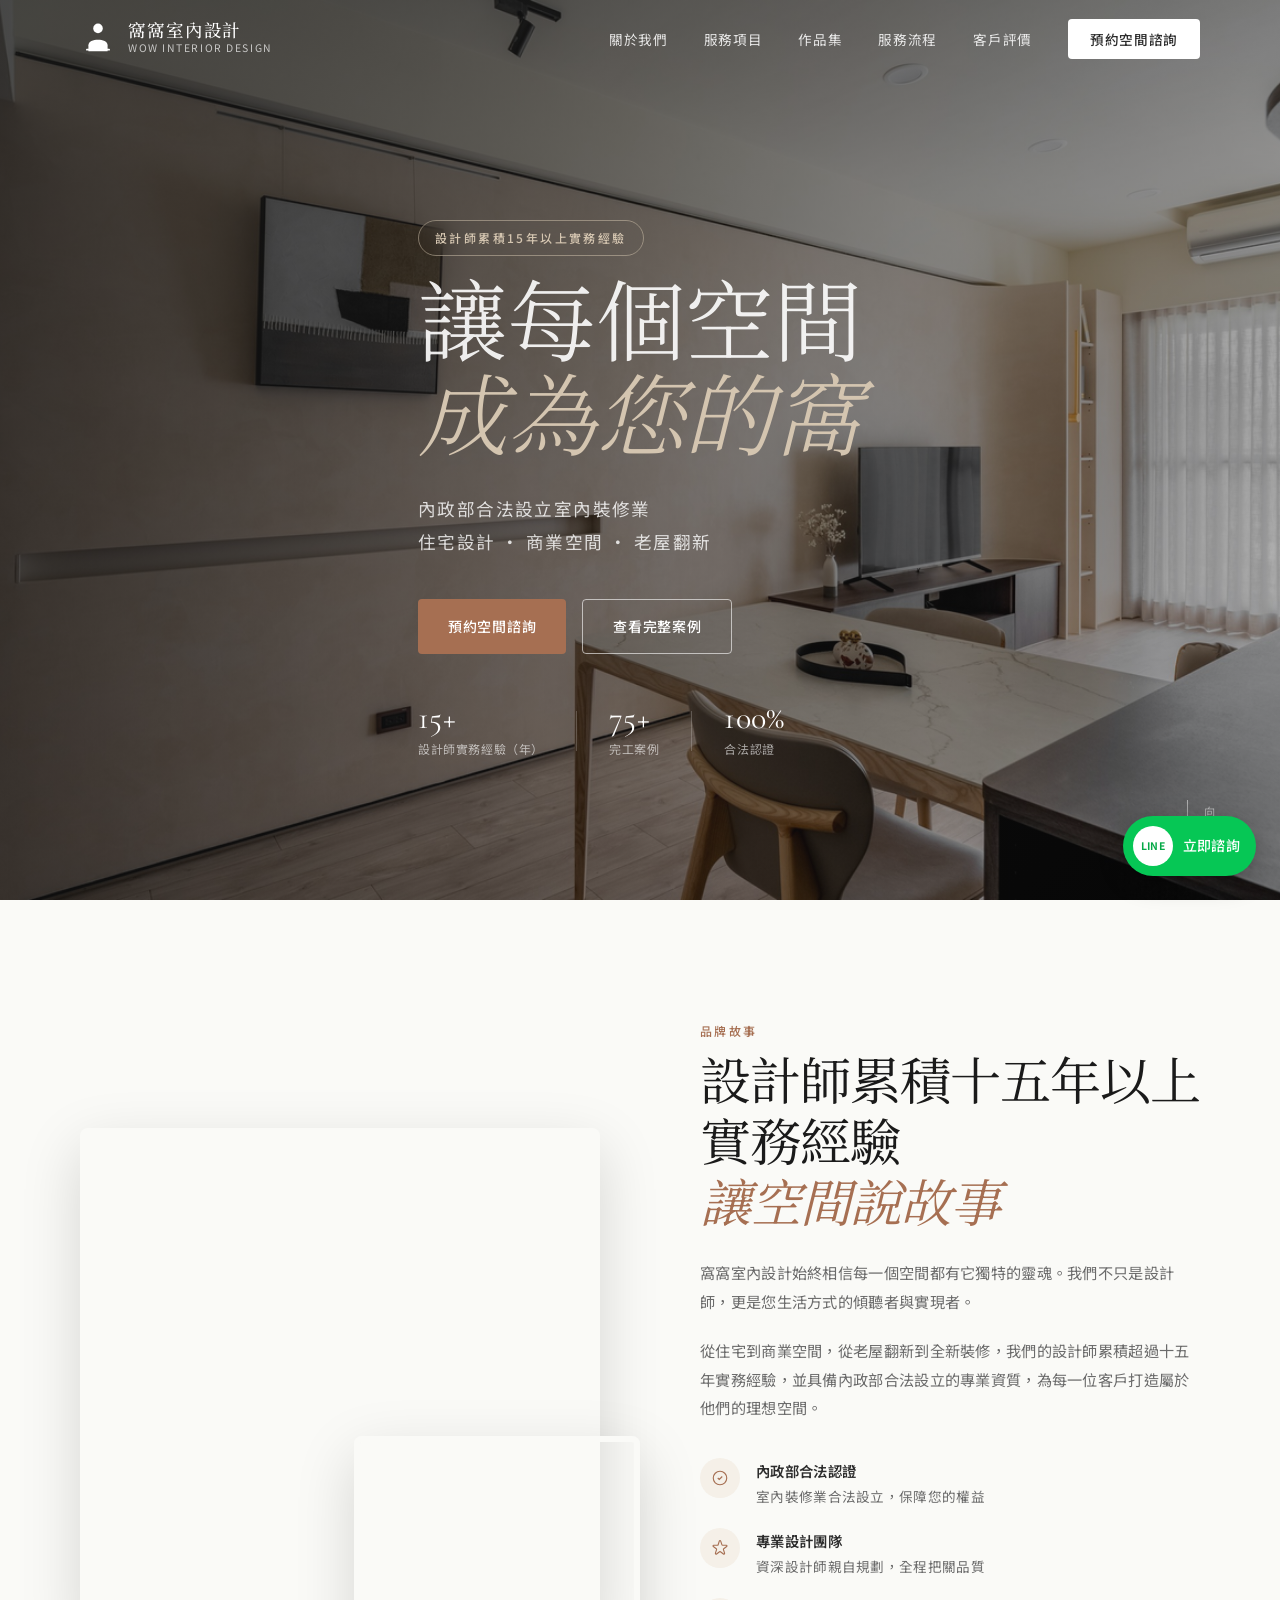
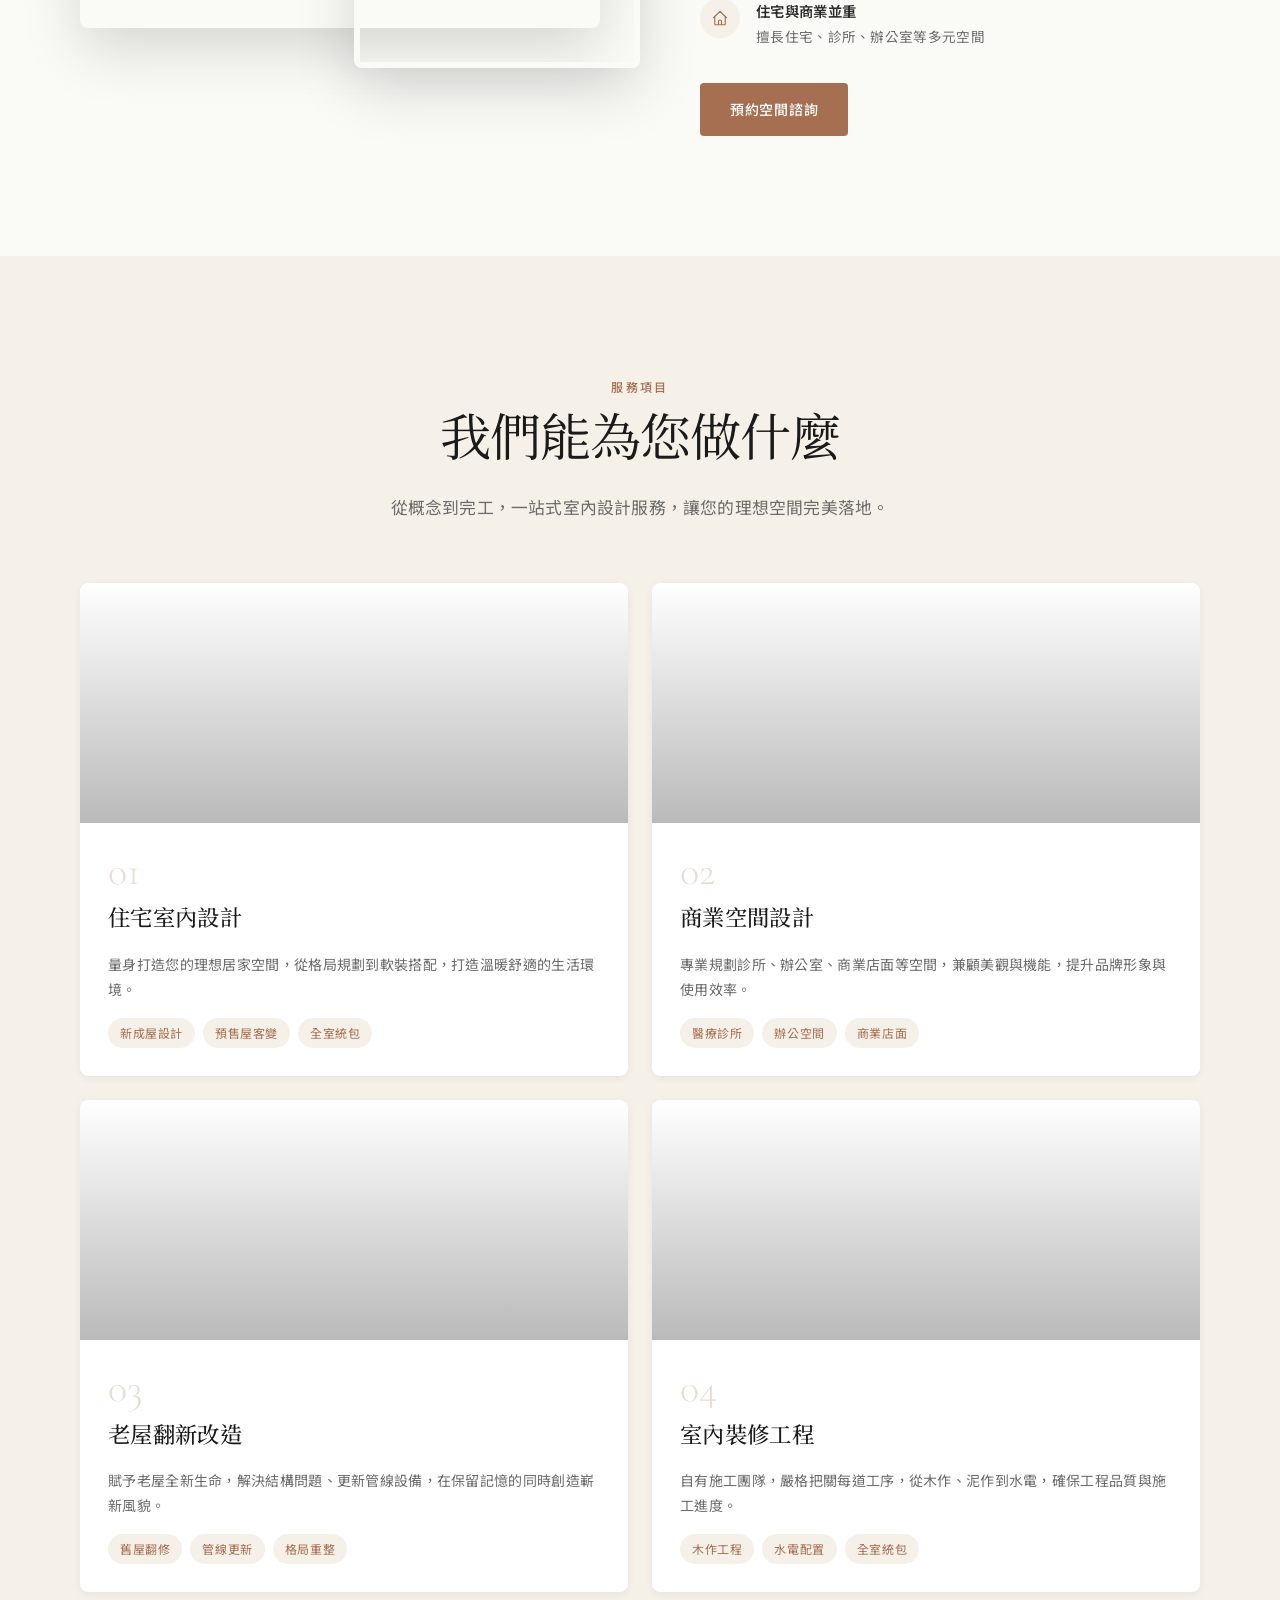
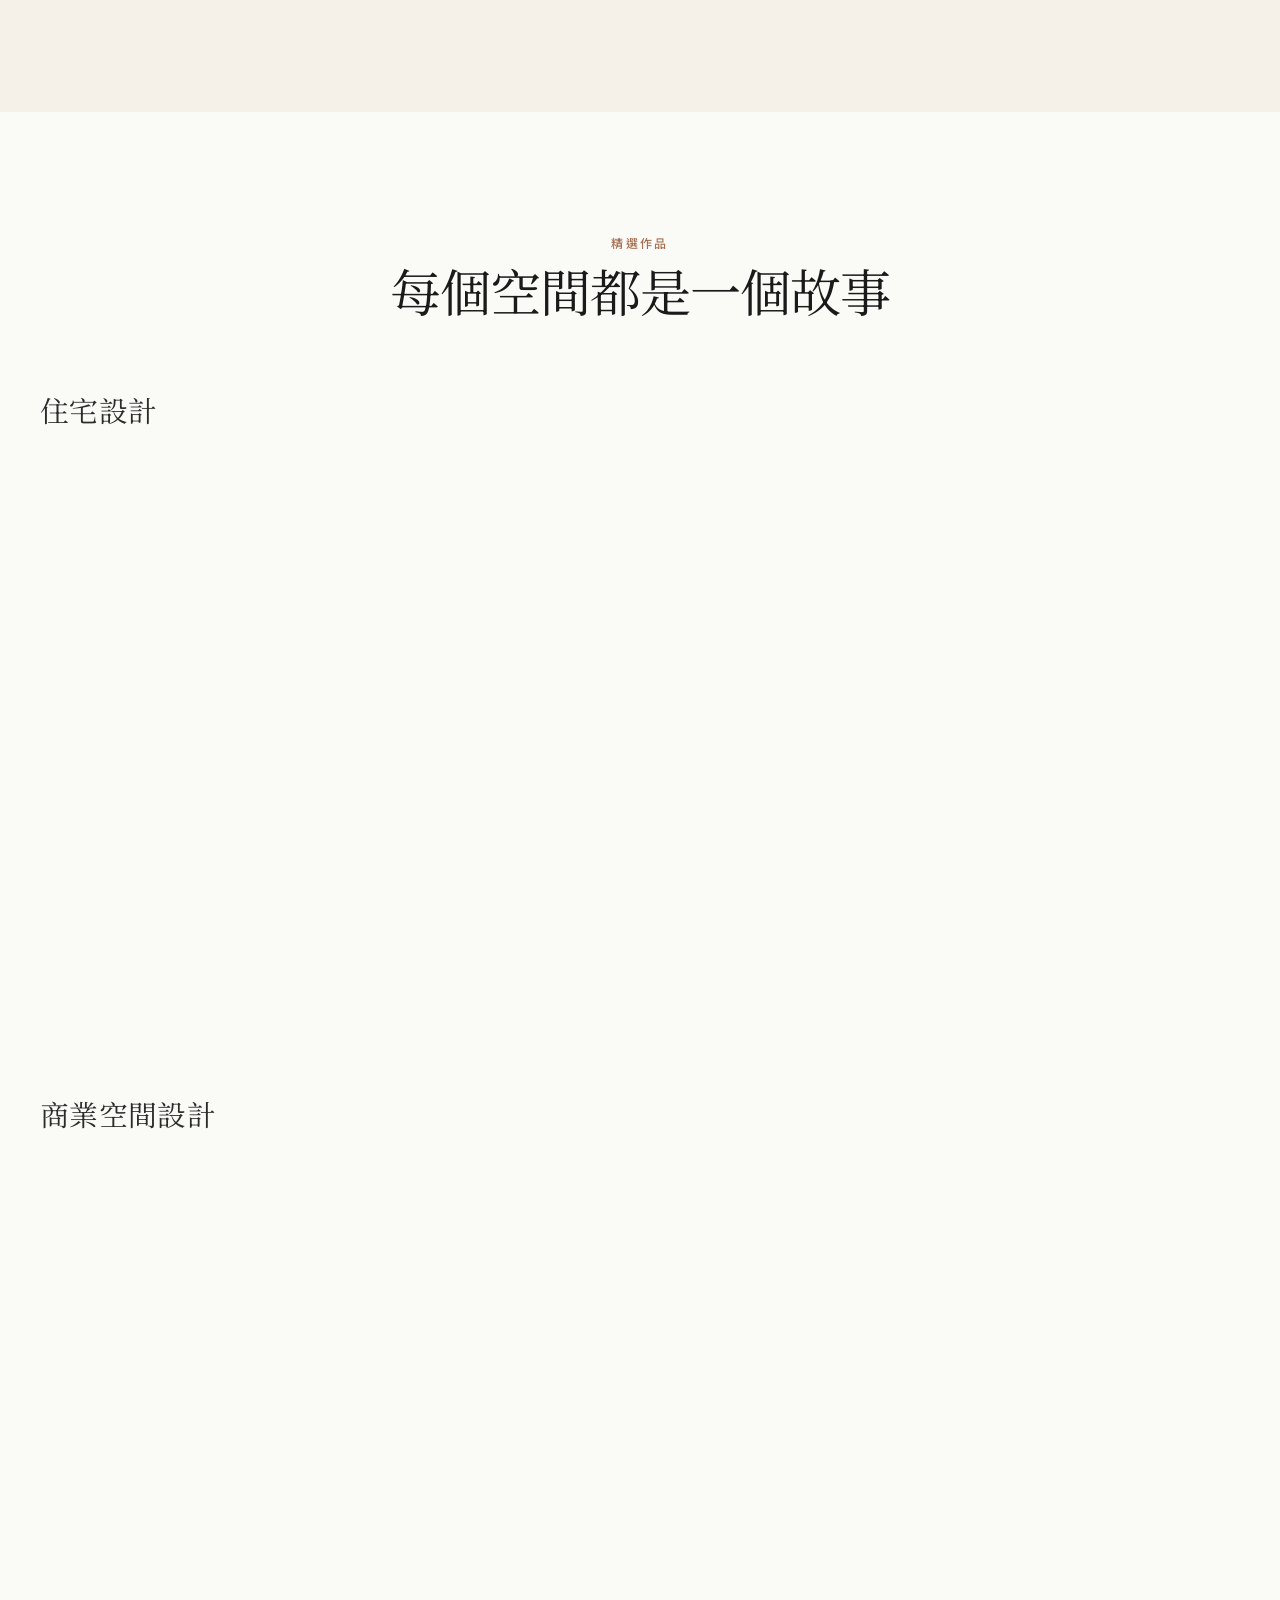
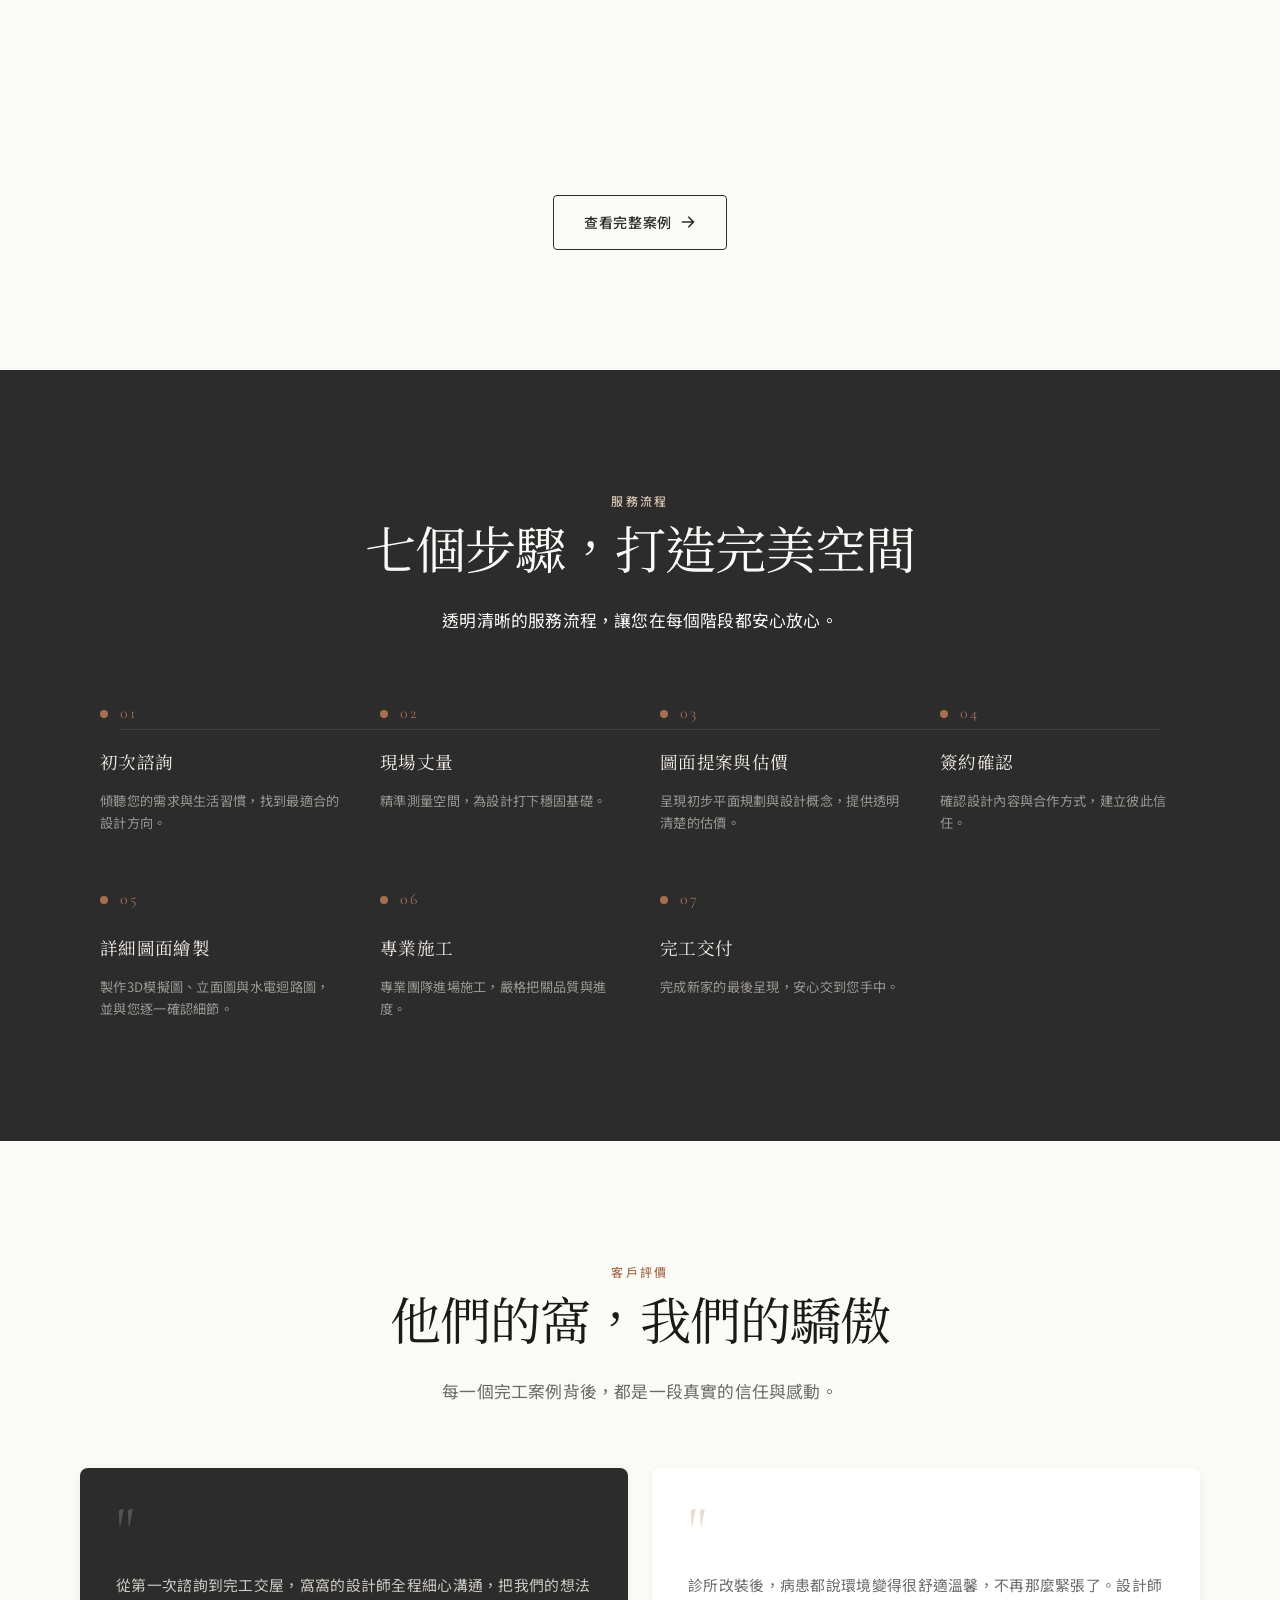
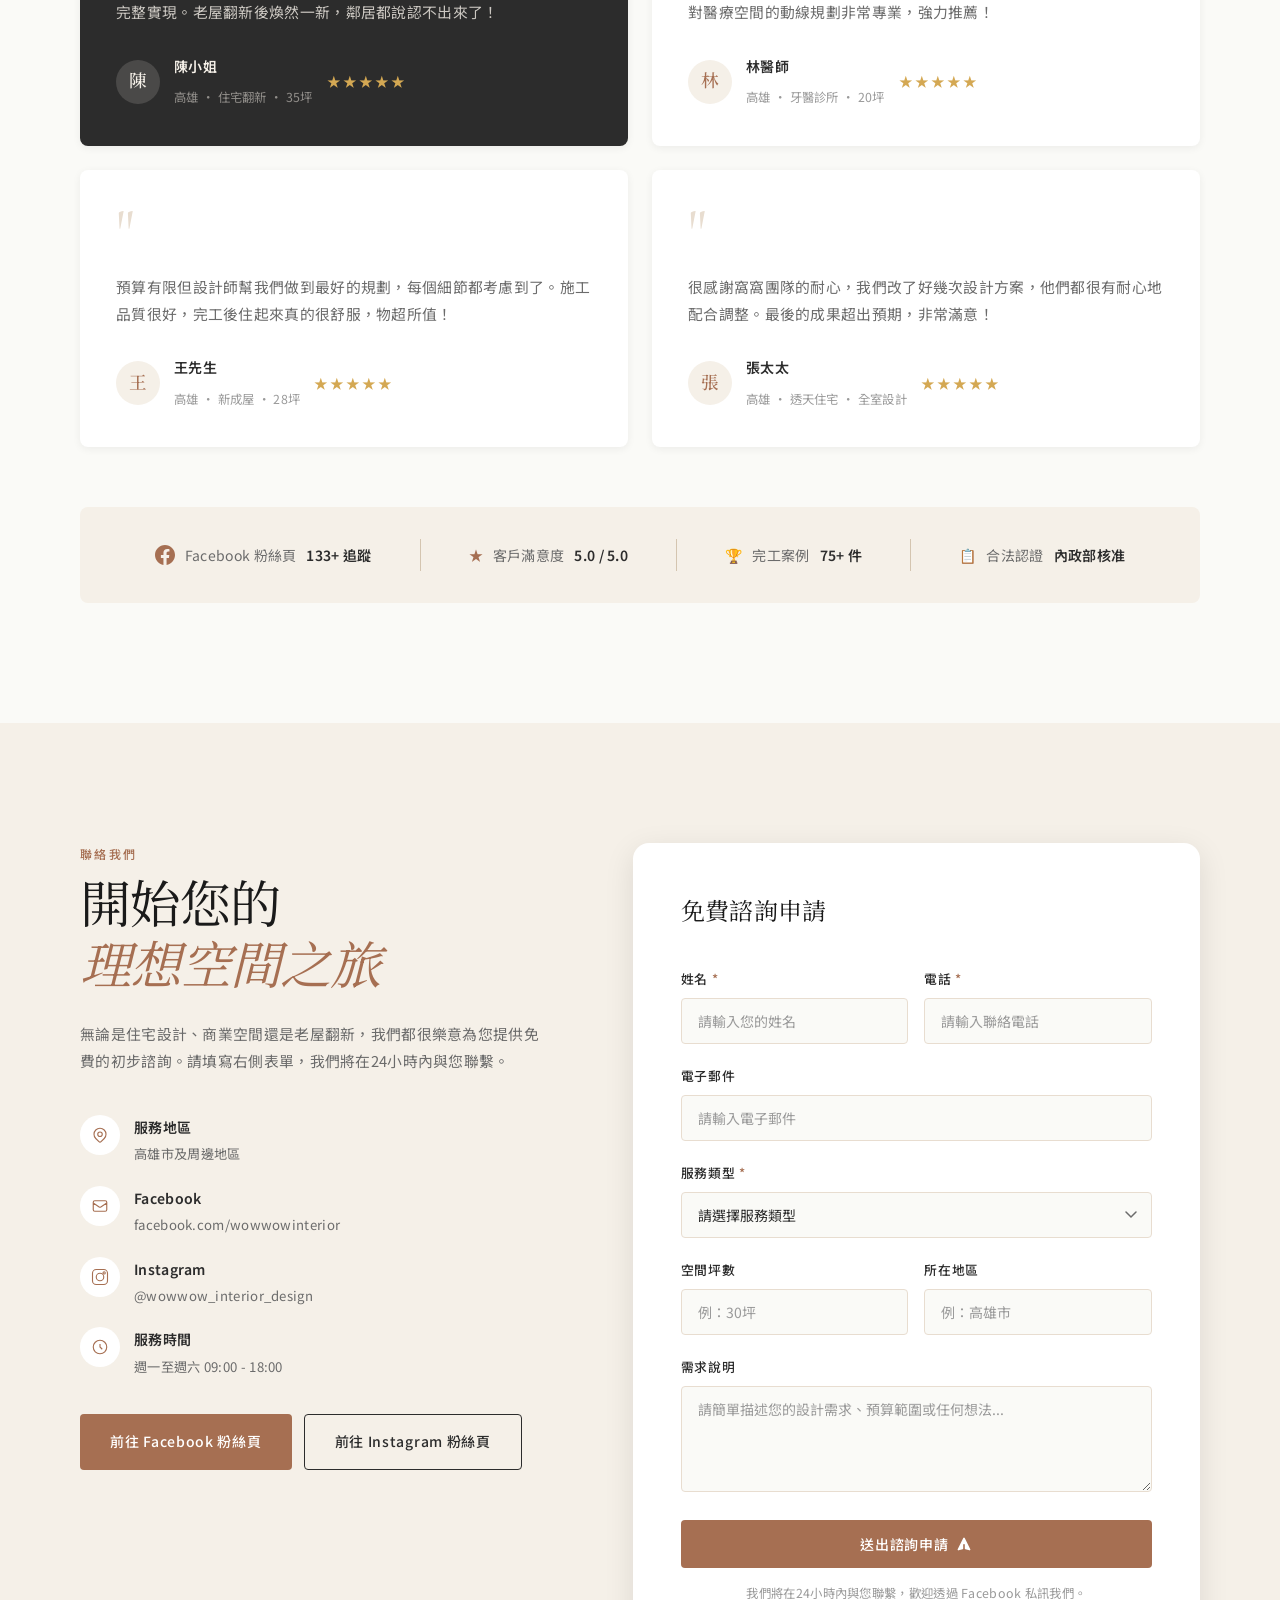
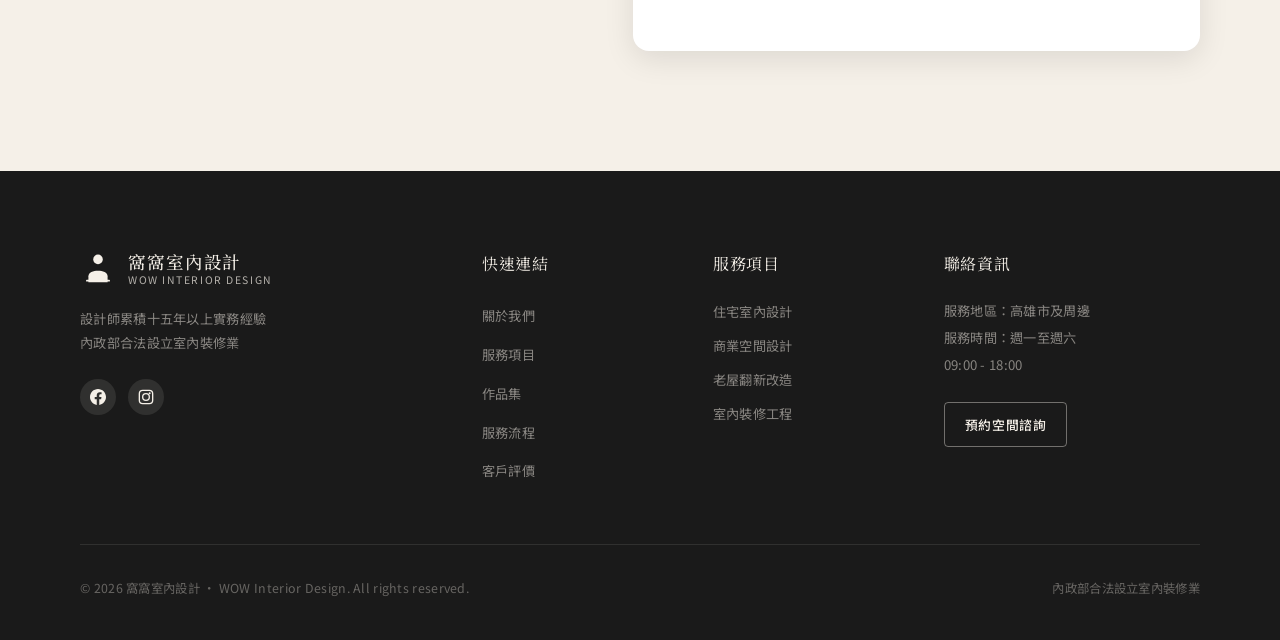
==== commit 86068dbd: "Refine premium visual system and CTAs" ====
--- a/index.html
+++ b/index.html
@@ -22,7 +22,7 @@
   <meta name="twitter:description" content="設計師累積15年以上實務經驗，完成75+案例。" />
   <meta name="twitter:image" content="https://litong8wang-afk.github.io/wowwow-interior/cover_photo.webp" />
   <link rel="preload" as="image" href="cover_photo.webp" fetchpriority="high" />
-  <link rel="stylesheet" href="style.css?v=20260720" />
+  <link rel="stylesheet" href="style.css?v=20260720-2" />
   <link rel="preconnect" href="https://fonts.googleapis.com" />
   <link rel="preconnect" href="https://fonts.gstatic.com" crossorigin />
   <link href="https://fonts.googleapis.com/css2?family=Noto+Serif+TC:wght@300;400;500;600&family=Noto+Sans+TC:wght@300;400;500&family=Cormorant+Garamond:ital,wght@0,300;0,400;0,500;1,300;1,400&display=swap" rel="stylesheet" />
@@ -70,7 +70,7 @@
         <li><a href="#portfolio">作品集</a></li>
         <li><a href="#process">服務流程</a></li>
         <li><a href="#testimonials">客戶評價</a></li>
-        <li><a href="#contact" class="nav-cta">立即諮詢</a></li>
+        <li><a href="#contact" class="nav-cta">預約空間諮詢</a></li>
       </ul>
       <button class="nav-toggle" id="navToggle" aria-label="Toggle menu">
         <span></span><span></span><span></span>
@@ -95,8 +95,8 @@
         住宅設計 · 商業空間 · 老屋翻新
       </p>
       <div class="hero-actions">
-        <a href="#contact" class="btn btn-primary">免費諮詢</a>
-        <a href="#portfolio" class="btn btn-outline">查看作品</a>
+        <a href="#contact" class="btn btn-primary">預約空間諮詢</a>
+        <a href="#portfolio" class="btn btn-outline">查看完整案例</a>
       </div>
       <div class="hero-stats">
           <div class="stat">
@@ -177,7 +177,7 @@
               </div>
             </div>
           </div>
-          <a href="#contact" class="btn btn-primary">了解更多</a>
+          <a href="#contact" class="btn btn-primary">預約空間諮詢</a>
         </div>
       </div>
     </div>
@@ -341,7 +341,7 @@
     </div>
     <div class="portfolio-cta">
       <a href="https://www.facebook.com/wowwowinterior" target="_blank" rel="noopener noreferrer" class="btn btn-outline-dark">
-        查看更多作品
+        查看完整案例
         <svg viewBox="0 0 20 20" fill="currentColor" width="16" height="16">
           <path fill-rule="evenodd" d="M10.293 3.293a1 1 0 011.414 0l6 6a1 1 0 010 1.414l-6 6a1 1 0 01-1.414-1.414L14.586 11H3a1 1 0 110-2h11.586l-4.293-4.293a1 1 0 010-1.414z" clip-rule="evenodd"/>
         </svg>
@@ -699,7 +699,7 @@
           <p>服務地區：高雄市及周邊</p>
           <p>服務時間：週一至週六</p>
           <p>09:00 - 18:00</p>
-          <a href="#contact" class="btn btn-outline-light">立即諮詢</a>
+          <a href="#contact" class="btn btn-outline-light">預約空間諮詢</a>
         </div>
       </div>
       <div class="footer-bottom">
@@ -711,9 +711,9 @@
 
   <a class="line-float" href="https://line.me/ti/p/~litongwang" target="_blank" rel="noopener noreferrer" aria-label="加入 LINE 諮詢，LINE ID：litongwang">
     <span class="line-float-icon" aria-hidden="true">LINE</span>
-    <span class="line-float-text">LINE 諮詢</span>
+    <span class="line-float-text">立即諮詢</span>
   </a>
 
-  <script src="script.js?v=20260720" defer></script>
+  <script src="script.js?v=20260720-2" defer></script>
 </body>
 </html>
--- a/style.css
+++ b/style.css
@@ -4,14 +4,14 @@
   --color-warm-white: #FAFAF7;
   --color-beige: #E8DDD0;
   --color-sand: #D4C5B0;
-  --color-wood: #B8956A;
-  --color-wood-light: #C9A87A;
+  --color-wood: #A66F52;
+  --color-wood-light: #B9876D;
   --color-charcoal: #2C2C2C;
   --color-dark: #1A1A1A;
   --color-gray: #6B6B6B;
   --color-gray-light: #9A9A9A;
-  --color-accent: #8B7355;
-  --color-accent-light: #A08860;
+  --color-accent: #A66F52;
+  --color-accent-light: #B9876D;
   --color-white: #FFFFFF;
 
   --font-serif: 'Cormorant Garamond', 'Noto Serif TC', serif;
@@ -90,10 +90,10 @@
 
 .section-title {
   font-family: var(--font-serif);
-  font-size: clamp(2.2rem, 4vw, 3.2rem);
+  font-size: clamp(2.25rem, 4vw, 3.35rem);
   font-weight: 400;
   line-height: 1.2;
-  letter-spacing: -0.8px;
+  letter-spacing: -0.02em;
   color: var(--color-dark);
   margin-bottom: 20px;
 }
@@ -107,7 +107,7 @@
   font-size: 1.05rem;
   color: var(--color-gray);
   max-width: 560px;
-  line-height: 1.85;
+  line-height: 1.9;
   letter-spacing: 0.2px;
 }
 
@@ -134,7 +134,7 @@
   display: inline-flex;
   align-items: center;
   gap: 8px;
-  padding: 14px 32px;
+  padding: 14px 30px;
   font-family: var(--font-sans);
   font-size: 0.875rem;
   font-weight: 500;
@@ -147,12 +147,12 @@
 }
 
 .btn-primary {
-  background: var(--color-charcoal);
+  background: var(--color-accent);
   color: var(--color-white);
 }
 
 .btn-primary:hover {
-  background: var(--color-dark);
+  background: #8f5e45;
   transform: translateY(-2px);
   box-shadow: var(--shadow-md);
 }
@@ -356,9 +356,9 @@
   inset: 0;
   background: linear-gradient(
     135deg,
-    rgba(26, 26, 26, 0.65) 0%,
-    rgba(26, 26, 26, 0.3) 60%,
-    rgba(26, 26, 26, 0.1) 100%
+    rgba(26, 26, 26, 0.74) 0%,
+    rgba(26, 26, 26, 0.46) 60%,
+    rgba(26, 26, 26, 0.24) 100%
   );
 }
 
@@ -689,7 +689,9 @@
 }
 
 .portfolio-category {
-  margin-bottom: 80px;
+  max-width: 1400px;
+  margin: 0 auto 88px;
+  padding: 0 40px;
 }
 
 .portfolio-category-title {
@@ -697,9 +699,8 @@
   font-size: 1.8rem;
   font-weight: 400;
   color: var(--color-charcoal);
-  margin-bottom: 32px;
-  padding-bottom: 16px;
-  border-bottom: 2px solid var(--color-sand);
+  margin-bottom: 28px;
+  padding-bottom: 0;
   display: inline-block;
 }
 
@@ -707,14 +708,14 @@
   display: grid;
   grid-template-columns: repeat(3, 1fr);
   grid-template-rows: auto auto;
-  gap: 12px;
+  gap: 16px;
   margin-bottom: 48px;
 }
 
 .portfolio-item {
   position: relative;
   overflow: hidden;
-  border-radius: var(--radius-md);
+  border-radius: 2px;
   cursor: pointer;
 }
 
@@ -735,13 +736,13 @@
 }
 
 .portfolio-item:hover img {
-  transform: scale(1.06);
+  transform: scale(1.025);
 }
 
 .portfolio-overlay {
   position: absolute;
   inset: 0;
-  background: linear-gradient(to top, rgba(26,26,26,0.75) 0%, transparent 50%);
+  background: linear-gradient(to top, rgba(26,26,26,0.68) 0%, rgba(26,26,26,0.06) 65%);
   opacity: 0;
   transition: var(--transition);
   display: flex;
@@ -1313,7 +1314,7 @@
 .line-float {
   position: fixed;
   right: 24px;
-  bottom: 24px;
+  bottom: max(24px, env(safe-area-inset-bottom));
   z-index: 1100;
   display: inline-flex;
   align-items: center;
@@ -1368,6 +1369,7 @@
   .container { padding: 0 24px; }
   .nav-container { padding: 0 24px; }
   .hero-content { padding: 0 24px; padding-top: 80px; }
+  .portfolio-category { padding: 0 24px; }
 
   .about-grid { gap: 60px; }
   .about-img-sub { right: -20px; bottom: -20px; }
@@ -1447,10 +1449,12 @@
   .portfolio-grid { grid-template-columns: 1fr; }
   .portfolio-large { grid-column: span 1; }
   .line-float {
-    right: 16px;
-    bottom: 16px;
-    padding: 8px;
+    right: 14px;
+    bottom: max(14px, env(safe-area-inset-bottom));
+    gap: 7px;
+    padding: 7px 12px 7px 7px;
+    font-size: 0.78rem;
   }
-  .line-float-icon { width: 42px; height: 42px; }
-  .line-float-text { display: none; }
-}
+  .line-float-icon { width: 34px; height: 34px; }
+  .line-float-text { display: inline; }
+}
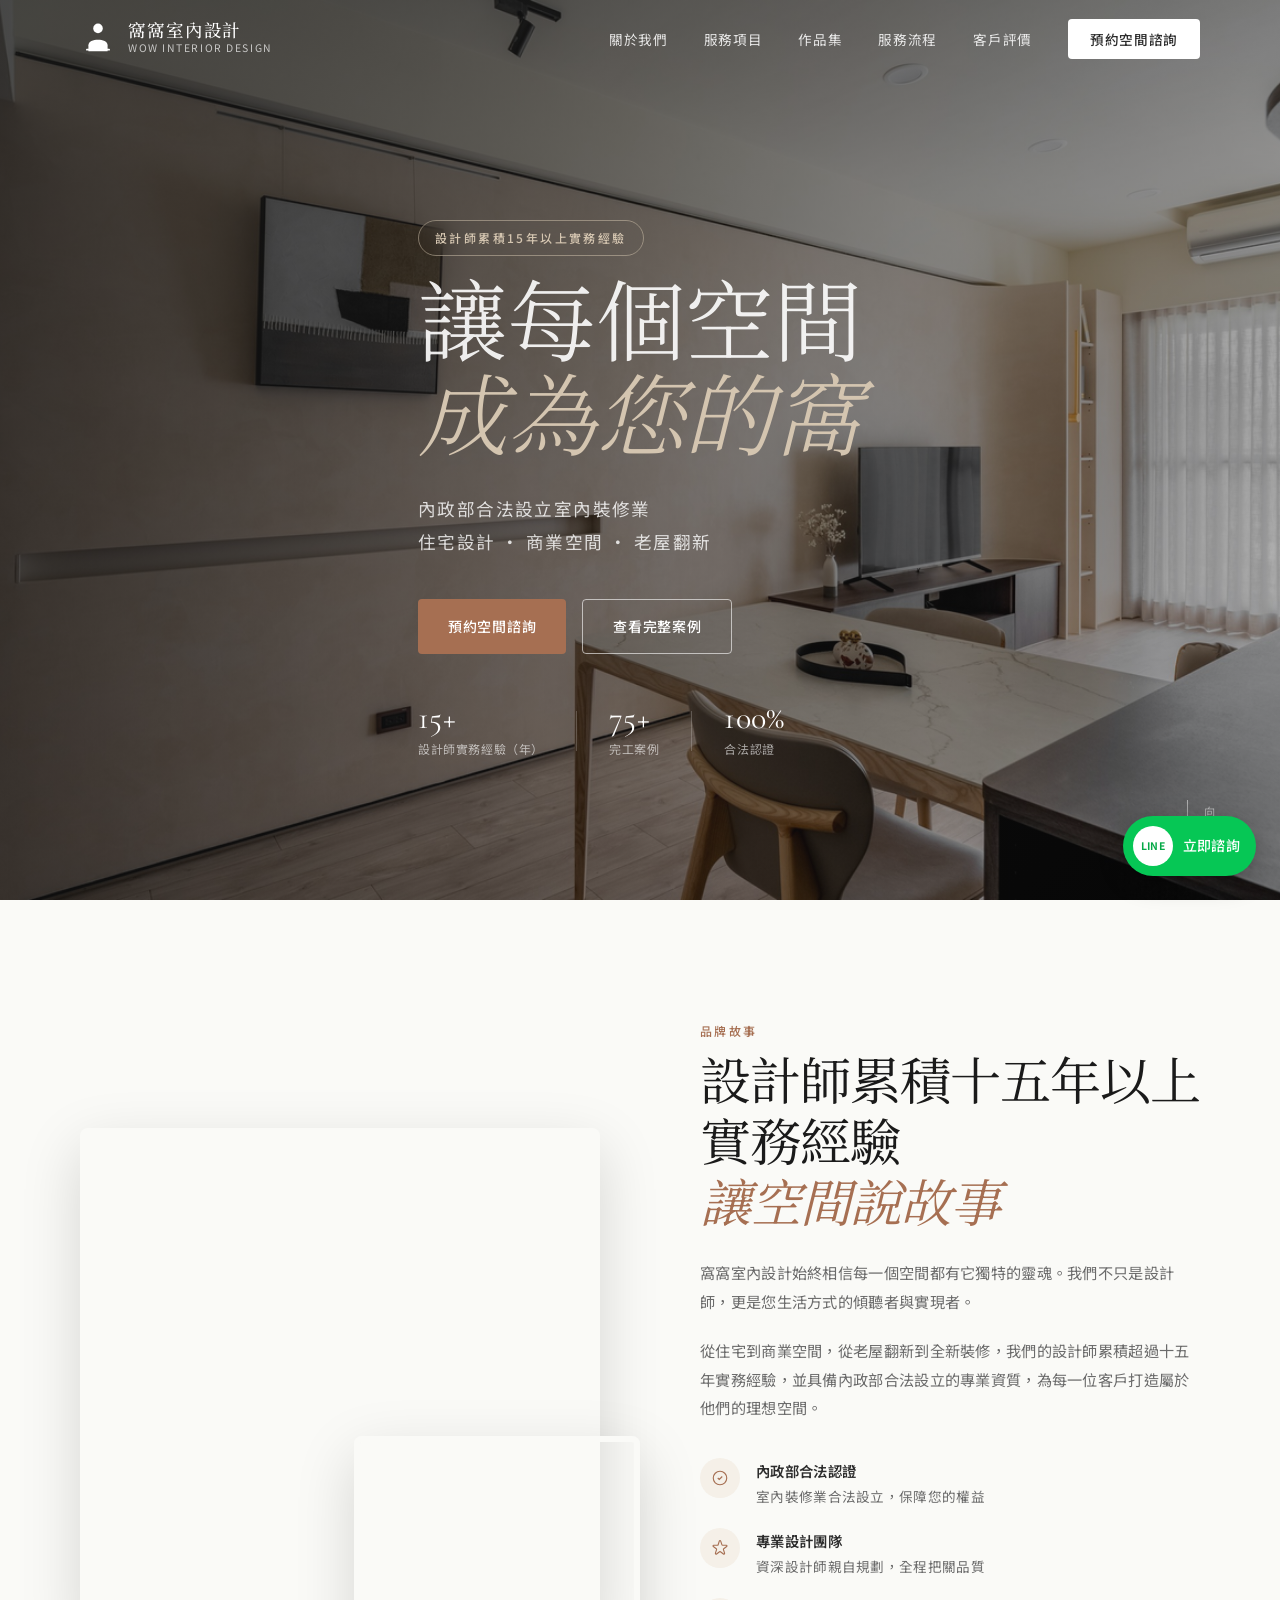
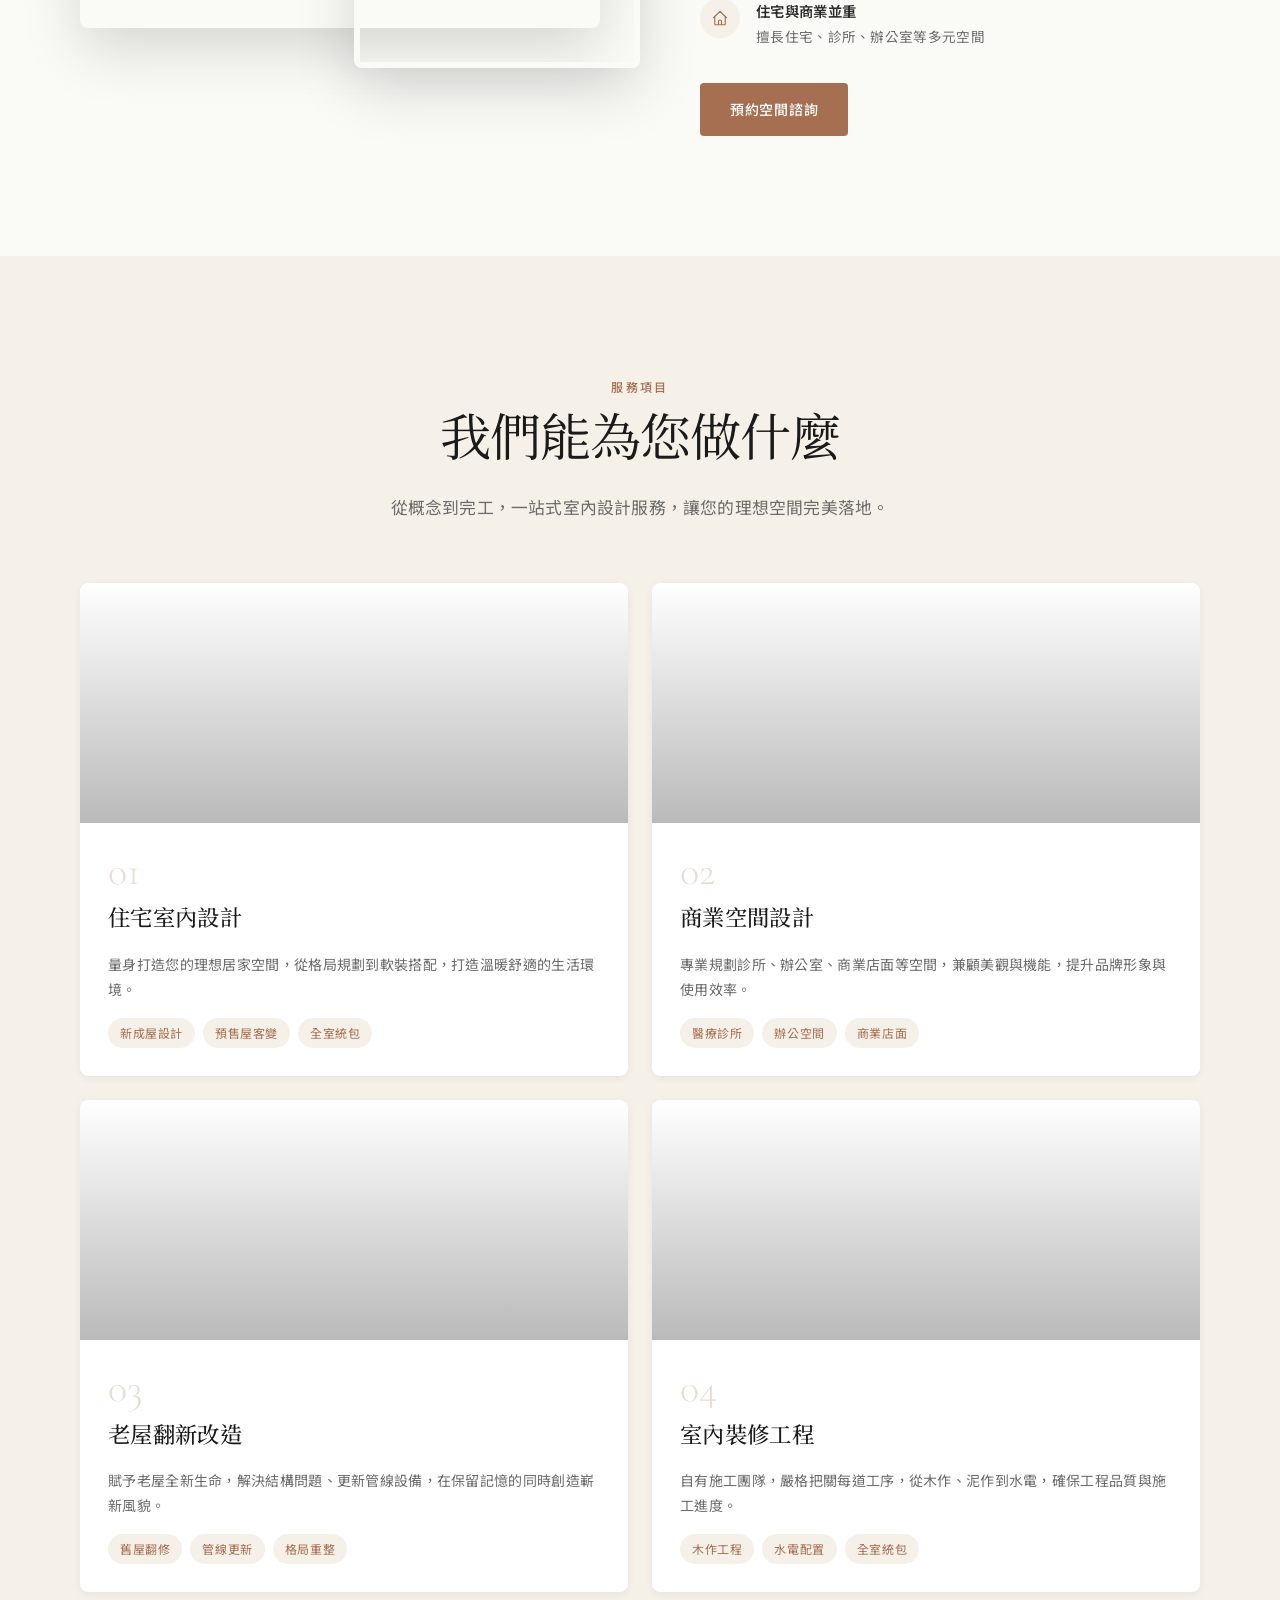
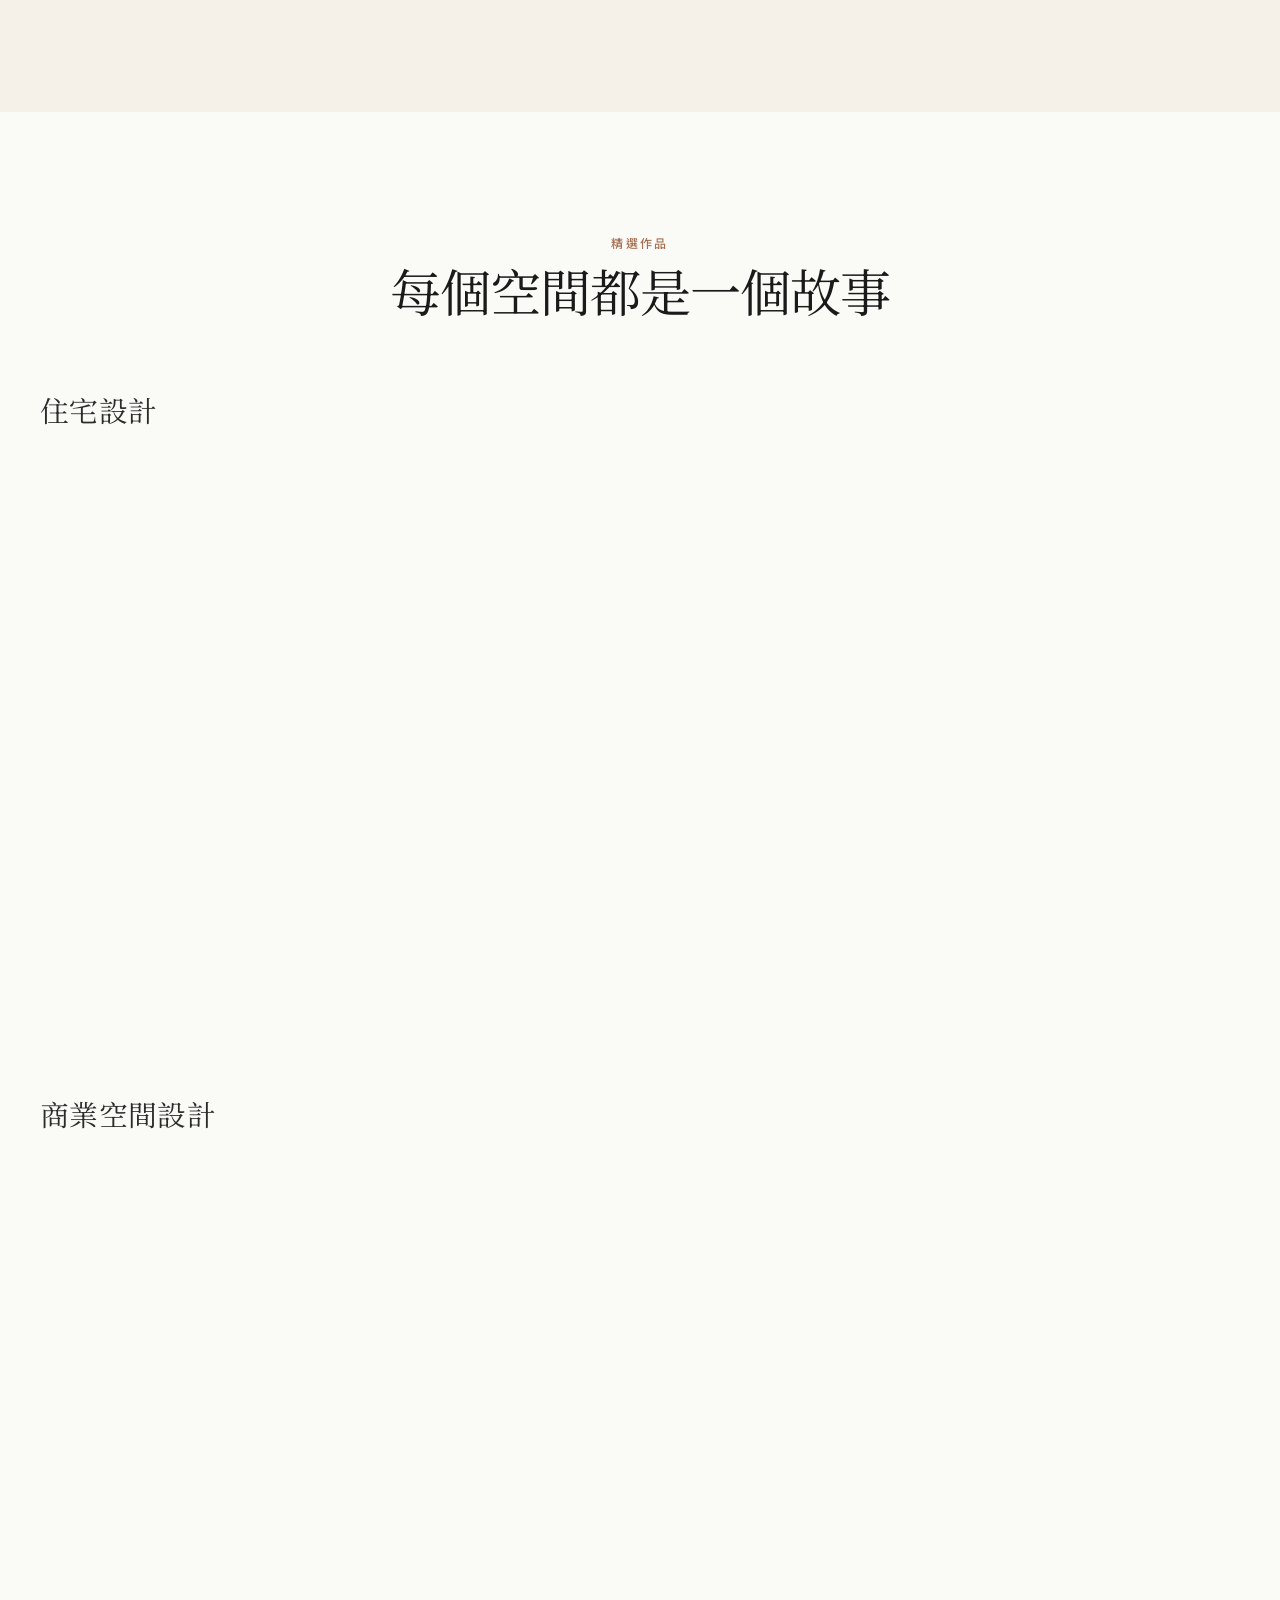
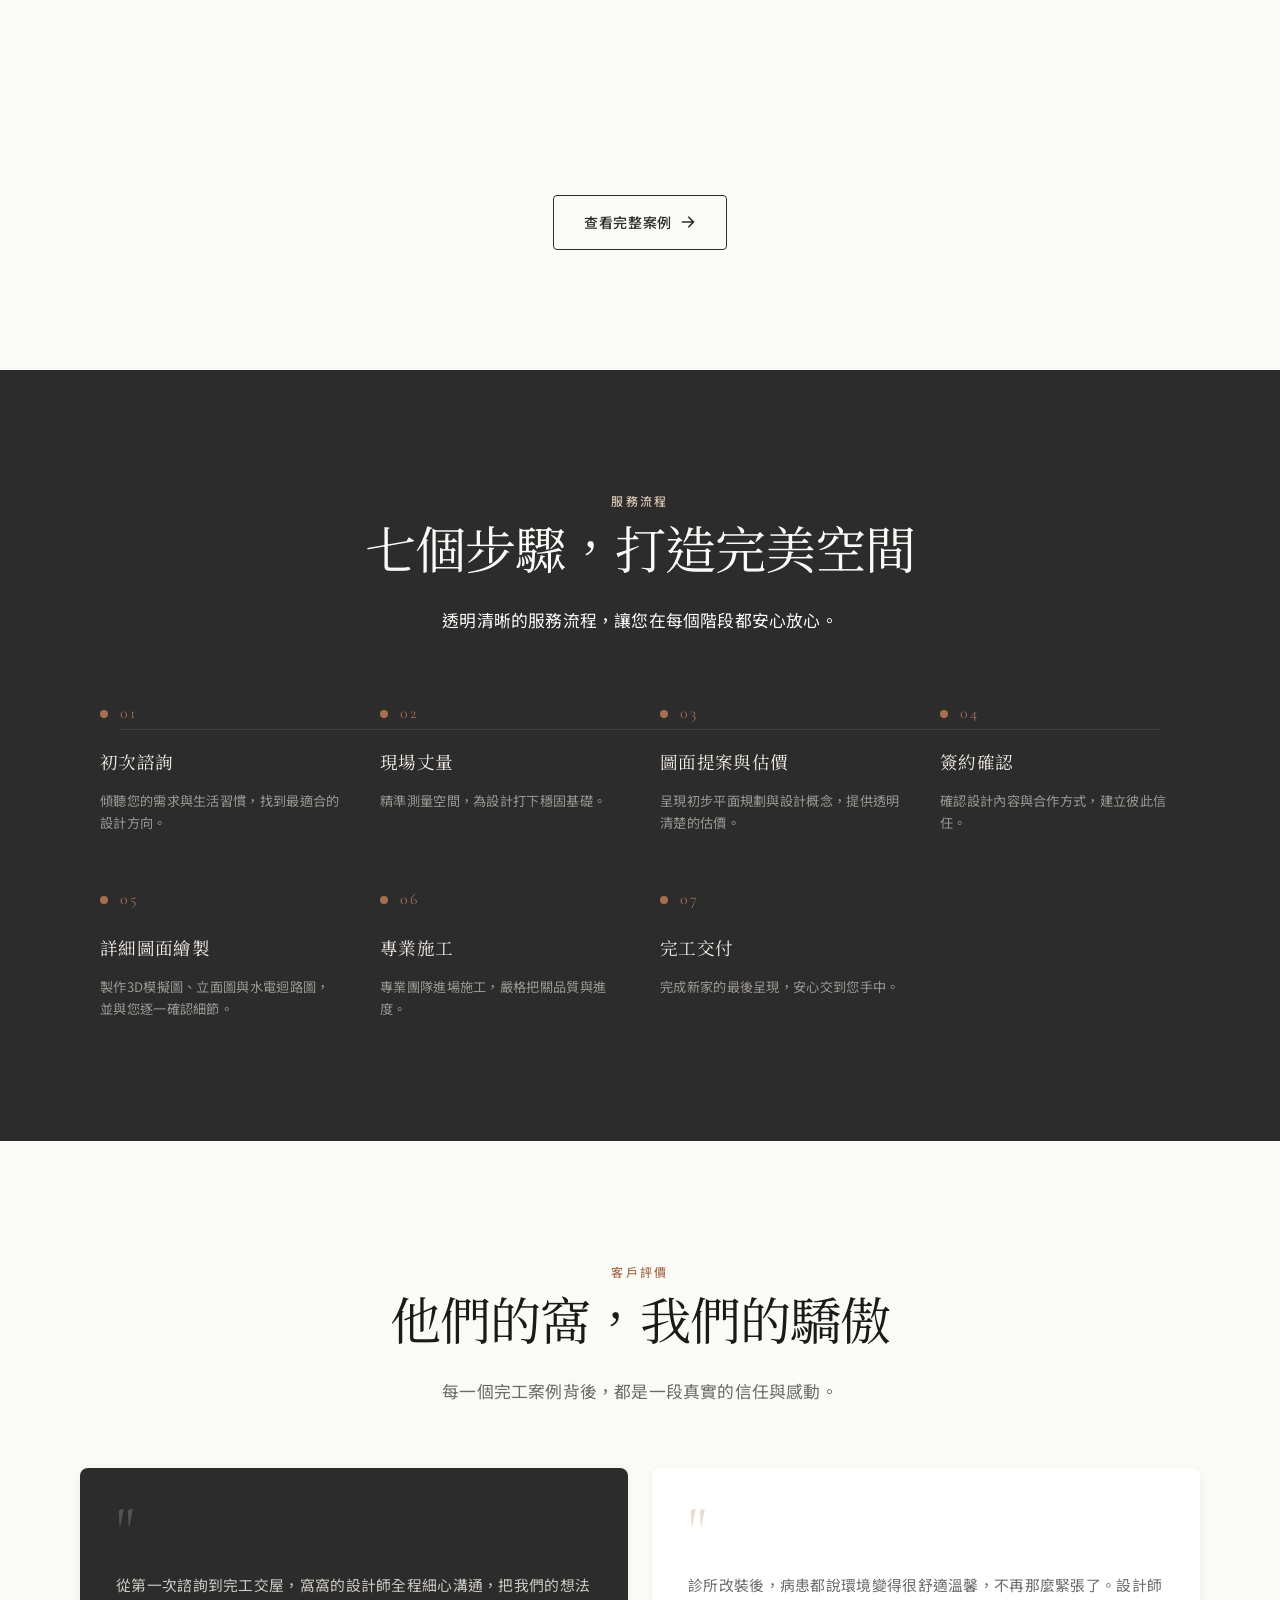
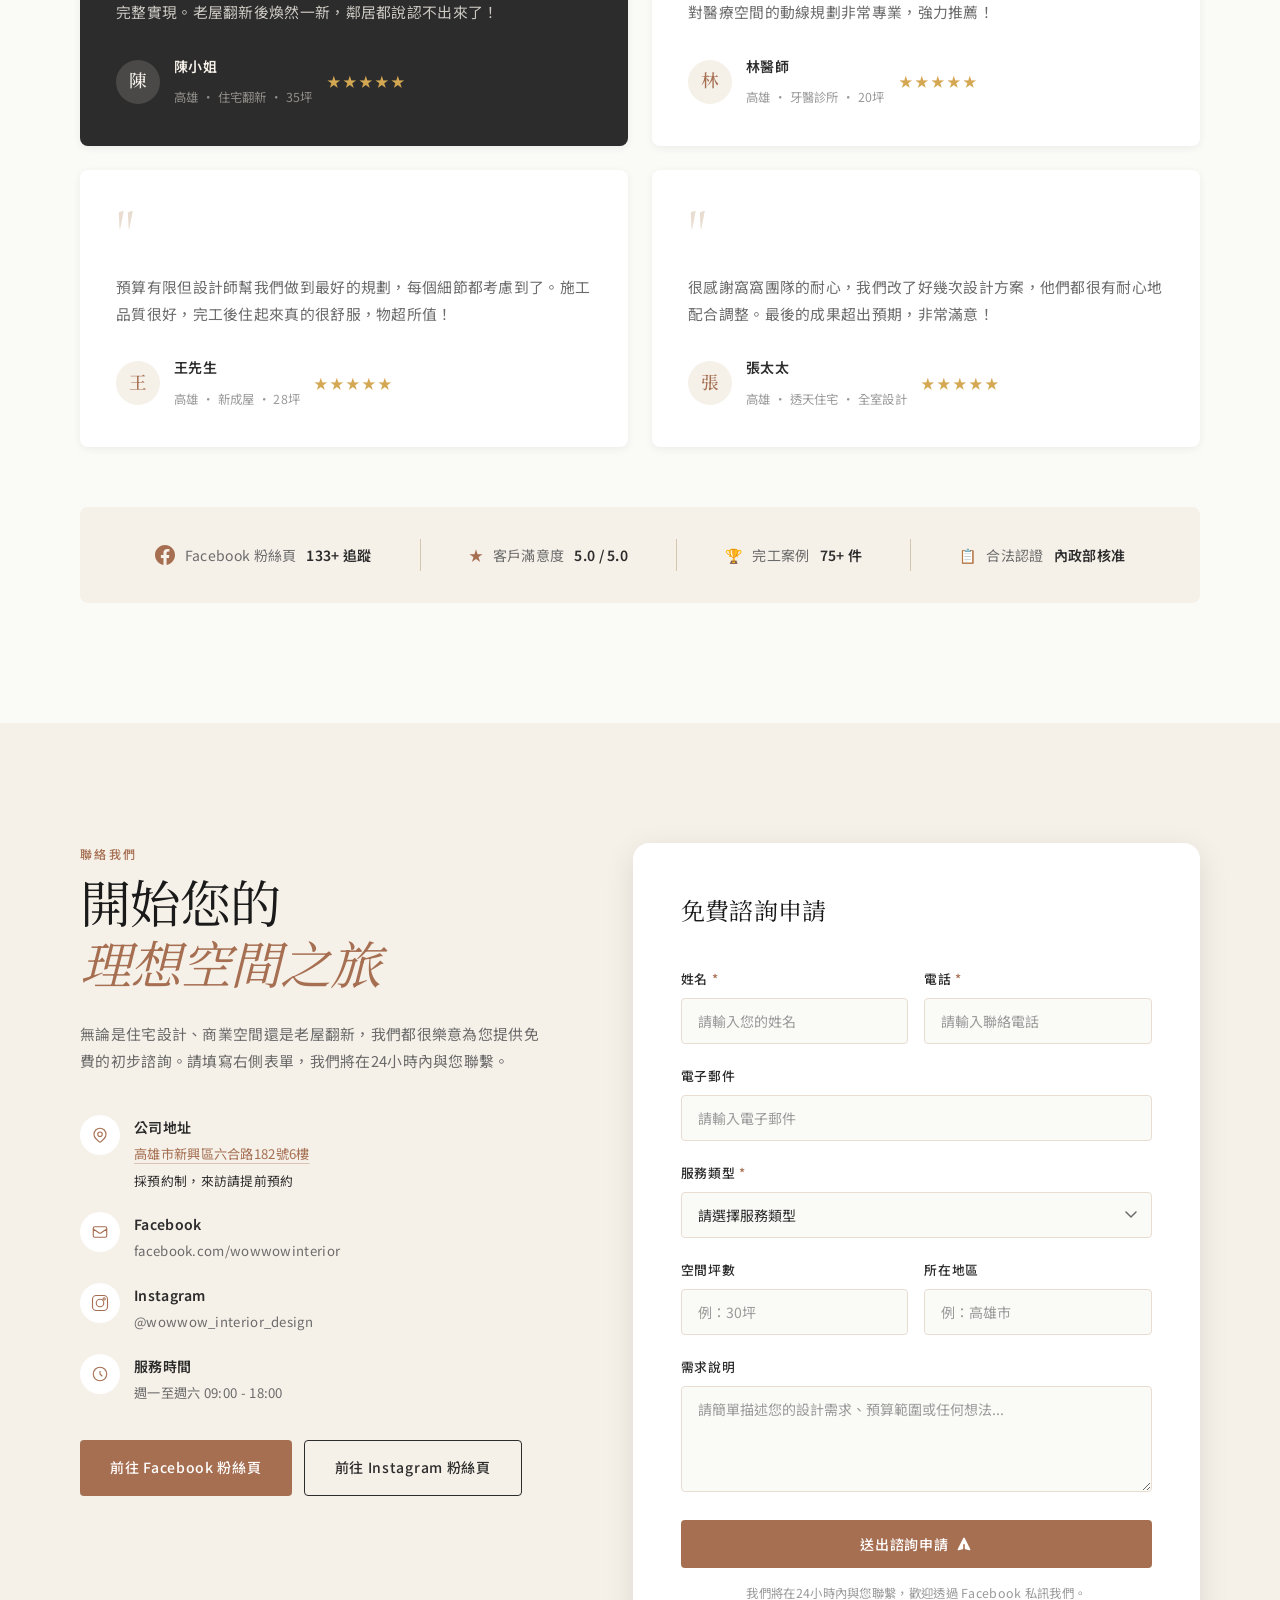
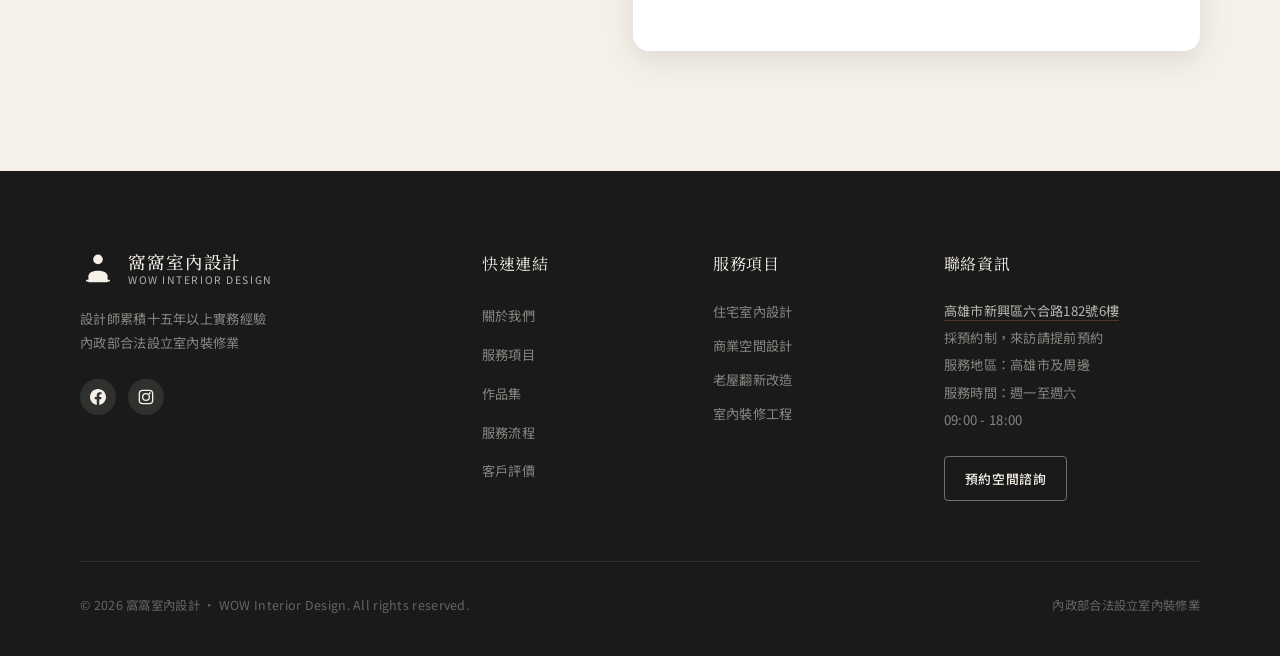
==== commit 5f52207d: "Add appointment-only company address" ====
--- a/index.html
+++ b/index.html
@@ -22,7 +22,7 @@
   <meta name="twitter:description" content="設計師累積15年以上實務經驗，完成75+案例。" />
   <meta name="twitter:image" content="https://litong8wang-afk.github.io/wowwow-interior/cover_photo.webp" />
   <link rel="preload" as="image" href="cover_photo.webp" fetchpriority="high" />
-  <link rel="stylesheet" href="style.css?v=20260720-2" />
+  <link rel="stylesheet" href="style.css?v=20260721" />
   <link rel="preconnect" href="https://fonts.googleapis.com" />
   <link rel="preconnect" href="https://fonts.gstatic.com" crossorigin />
   <link href="https://fonts.googleapis.com/css2?family=Noto+Serif+TC:wght@300;400;500;600&family=Noto+Sans+TC:wght@300;400;500&family=Cormorant+Garamond:ital,wght@0,300;0,400;0,500;1,300;1,400&display=swap" rel="stylesheet" />
@@ -36,6 +36,13 @@
     "url": "https://litong8wang-afk.github.io/wowwow-interior/",
     "image": "https://litong8wang-afk.github.io/wowwow-interior/cover_photo.webp",
     "description": "高雄住宅設計、商業空間、老屋翻新與室內裝修工程服務，設計師累積15年以上實務經驗。",
+    "address": {
+      "@type": "PostalAddress",
+      "streetAddress": "六合路182號6樓",
+      "addressLocality": "新興區",
+      "addressRegion": "高雄市",
+      "addressCountry": "TW"
+    },
     "areaServed": {"@type": "AdministrativeArea", "name": "高雄市及周邊地區"},
     "sameAs": [
       "https://www.facebook.com/wowwowinterior",
@@ -528,8 +535,9 @@
                 </svg>
               </div>
               <div>
-                <strong>服務地區</strong>
-                <p>高雄市及周邊地區</p>
+                <strong>公司地址</strong>
+                <p><a class="address-link" href="https://www.google.com/maps/search/?api=1&amp;query=高雄市新興區六合路182號6樓" target="_blank" rel="noopener noreferrer">高雄市新興區六合路182號6樓</a></p>
+                <p class="appointment-note">採預約制，來訪請提前預約</p>
               </div>
             </div>
             <div class="contact-item">
@@ -696,6 +704,8 @@
         </div>
         <div class="footer-contact">
           <h4>聯絡資訊</h4>
+          <p><a class="address-link" href="https://www.google.com/maps/search/?api=1&amp;query=高雄市新興區六合路182號6樓" target="_blank" rel="noopener noreferrer">高雄市新興區六合路182號6樓</a></p>
+          <p>採預約制，來訪請提前預約</p>
           <p>服務地區：高雄市及周邊</p>
           <p>服務時間：週一至週六</p>
           <p>09:00 - 18:00</p>
--- a/style.css
+++ b/style.css
@@ -1308,6 +1308,32 @@
 .footer-bottom p {
   font-size: 0.775rem;
   color: rgba(245,240,232,0.35);
+}
+
+.address-link {
+  color: var(--color-accent);
+  text-decoration: underline;
+  text-decoration-color: rgba(166, 111, 82, 0.35);
+  text-underline-offset: 4px;
+}
+
+.address-link:hover {
+  color: #8f5e45;
+  text-decoration-color: currentColor;
+}
+
+.contact-item .appointment-note {
+  margin-top: 3px;
+  color: var(--color-charcoal);
+  font-size: 0.8rem;
+}
+
+.footer .address-link {
+  color: rgba(245, 240, 232, 0.72);
+}
+
+.footer .address-link:hover {
+  color: var(--color-cream);
 }
 
 /* ===== FIXED LINE CONSULTATION ===== */
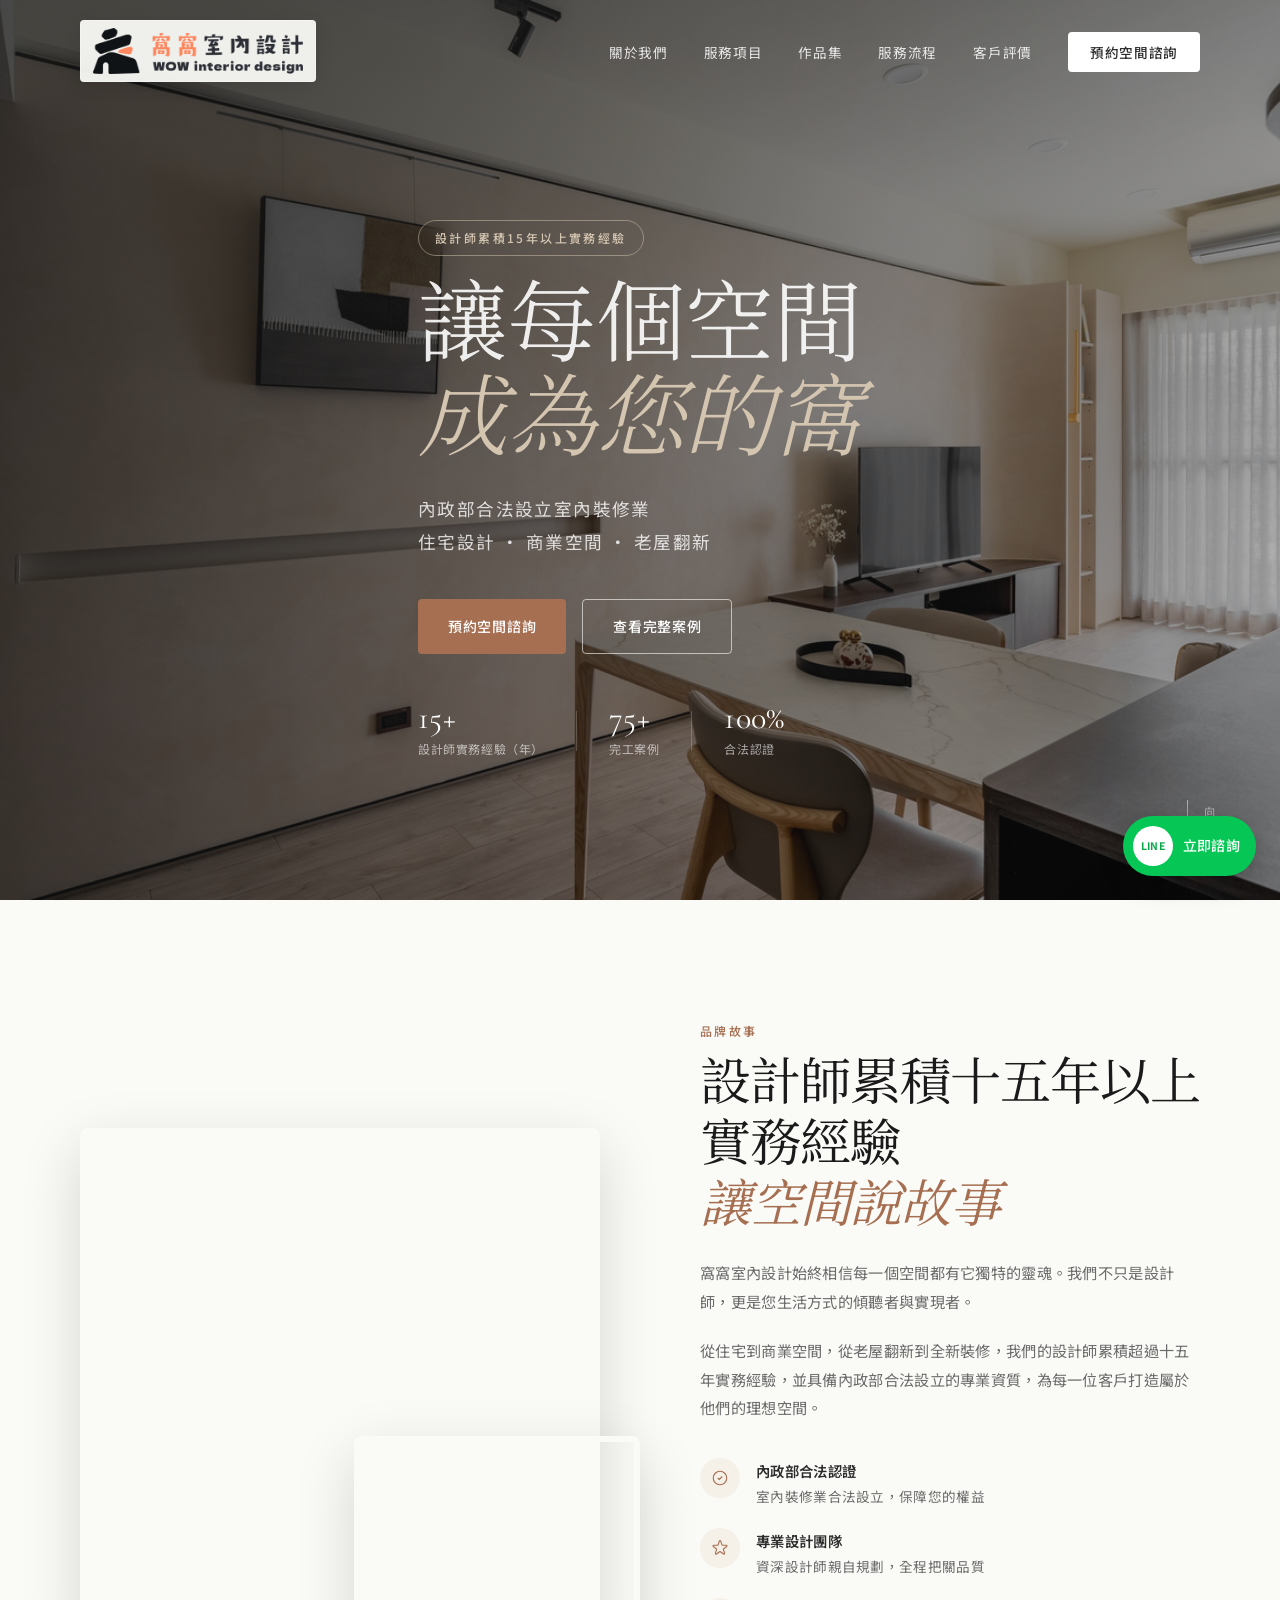
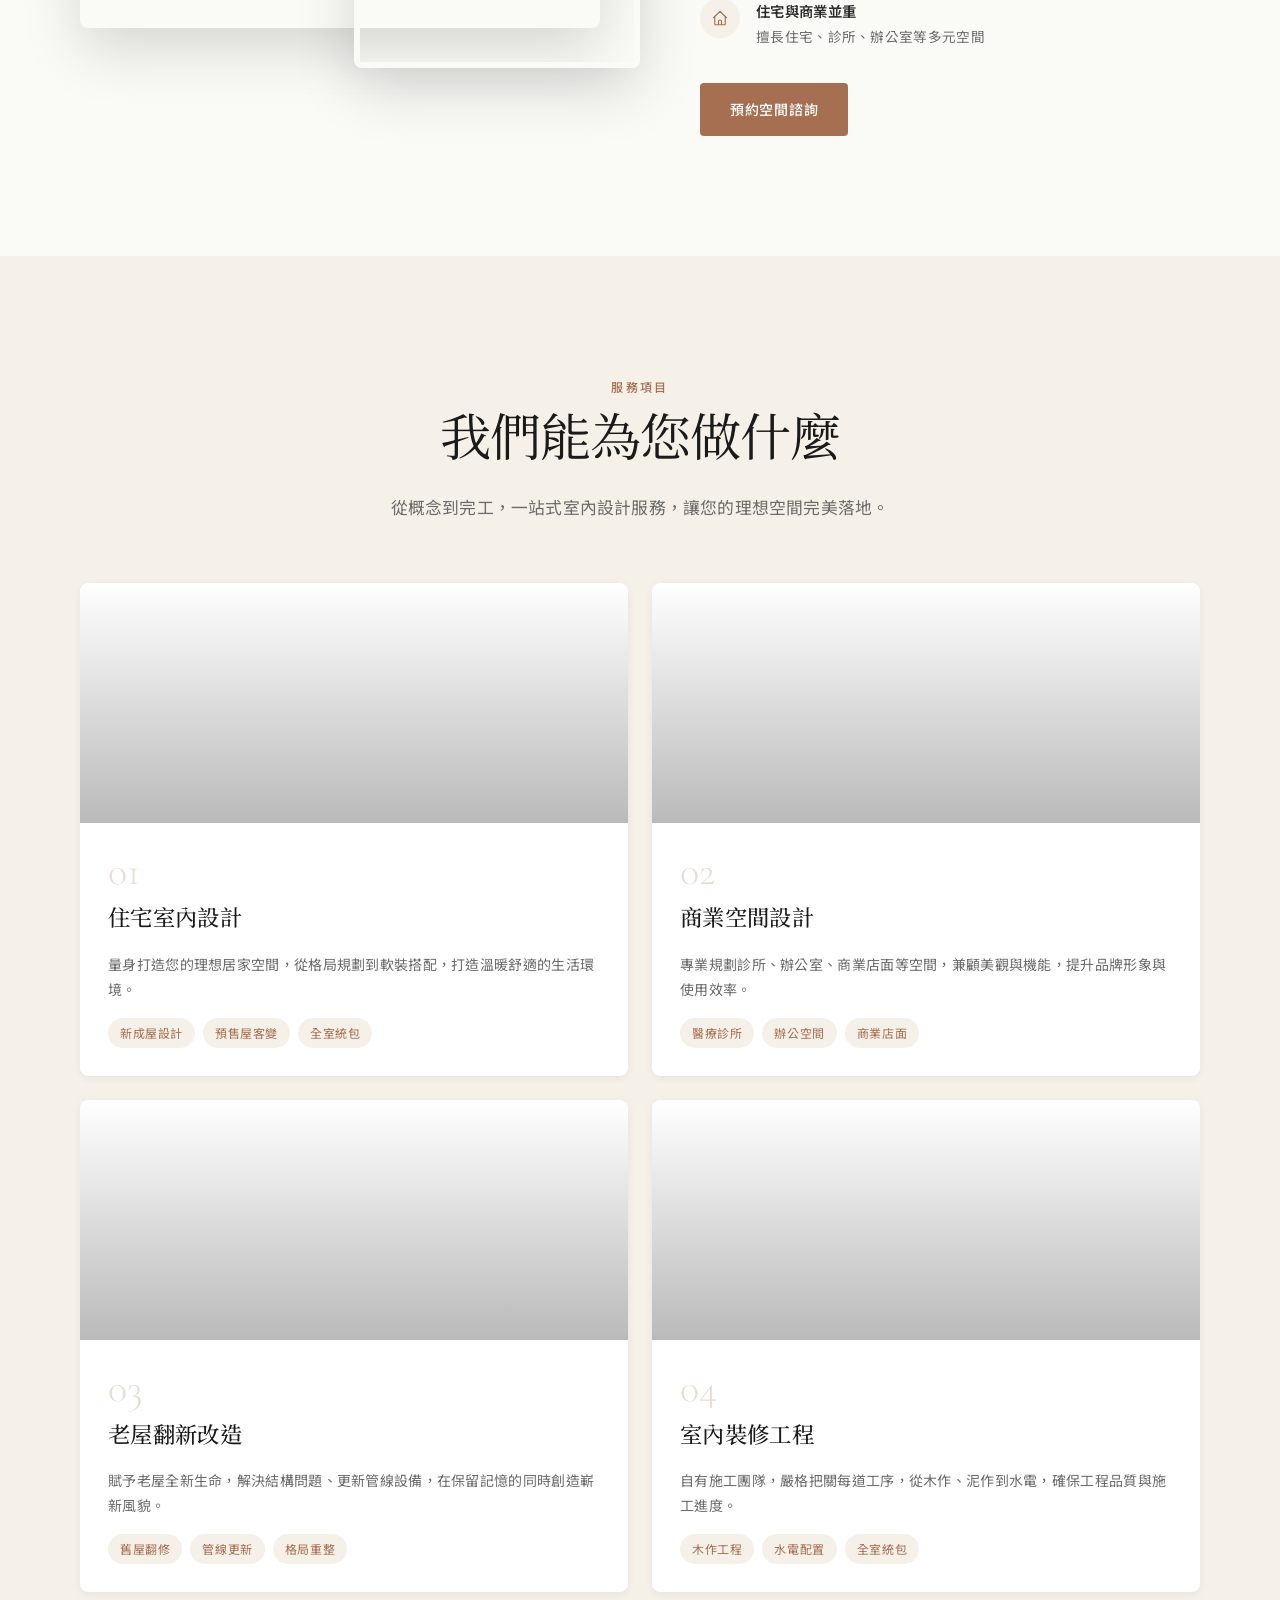
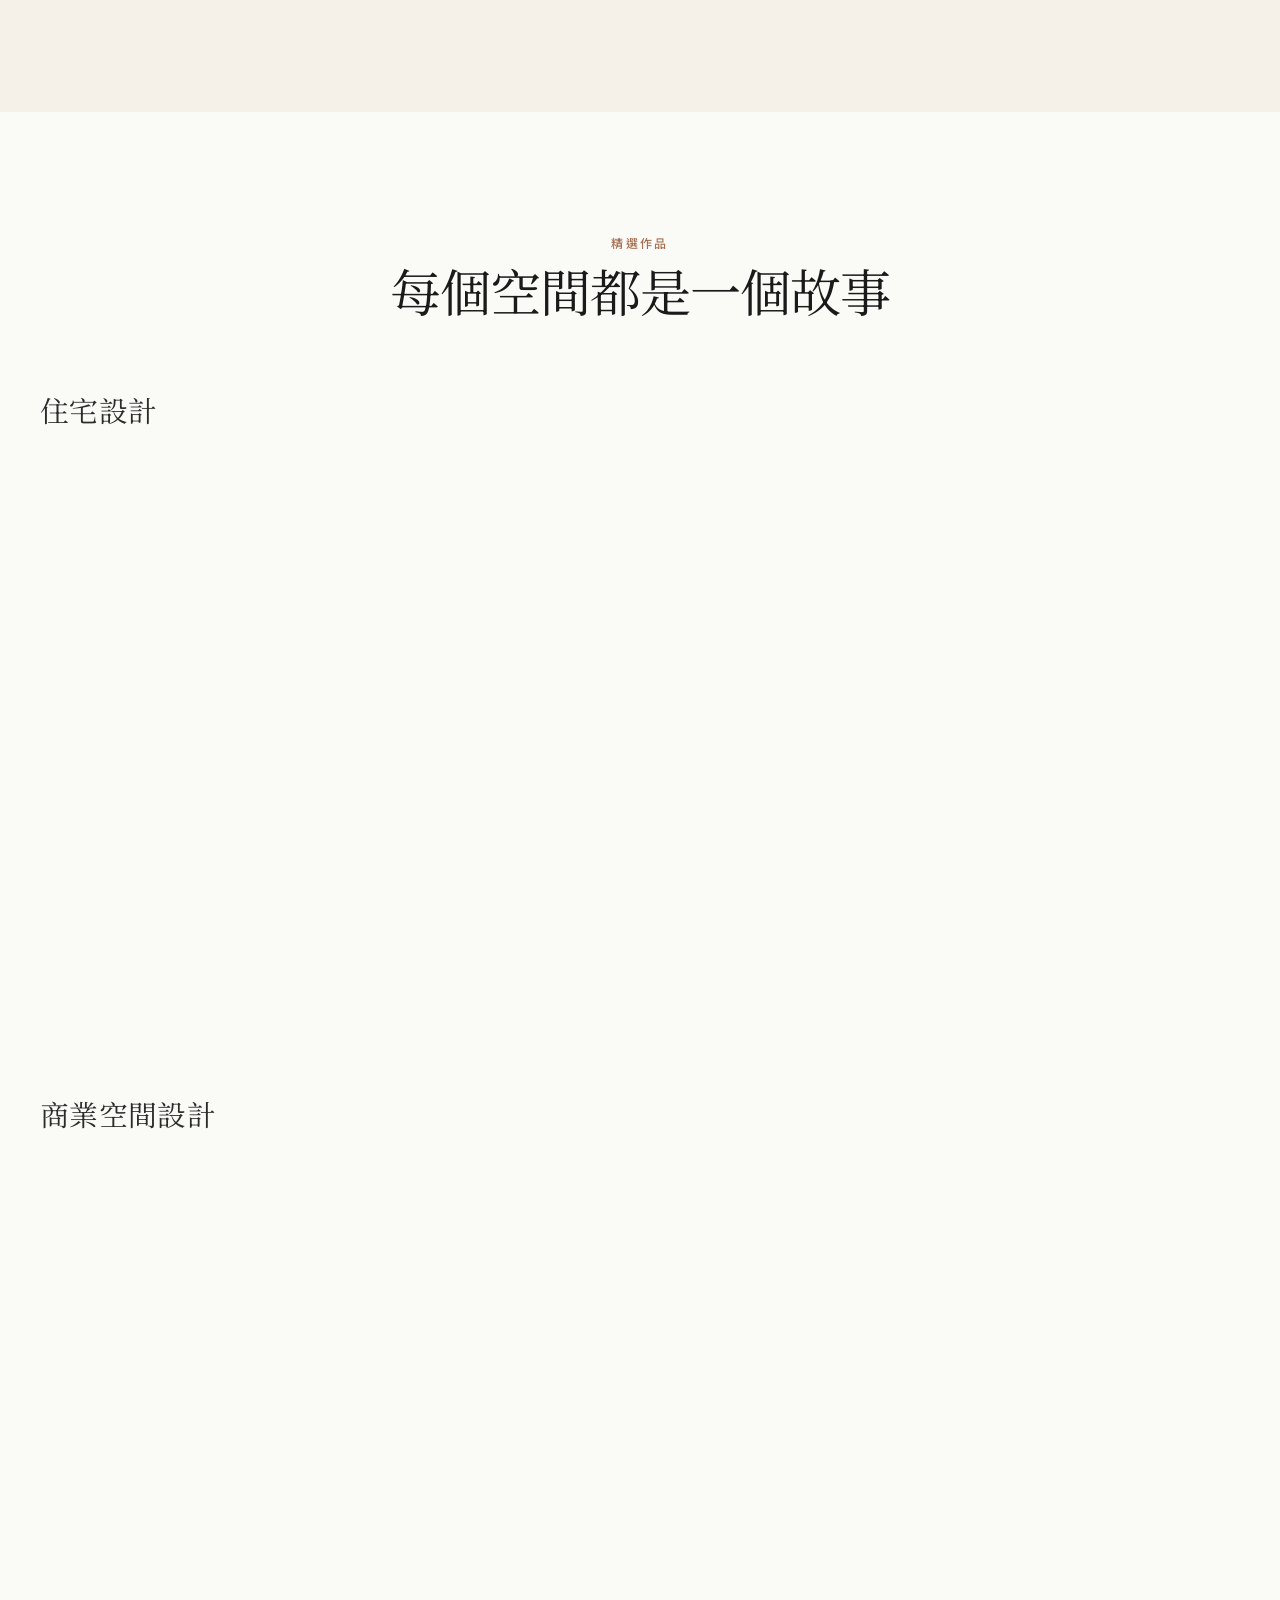
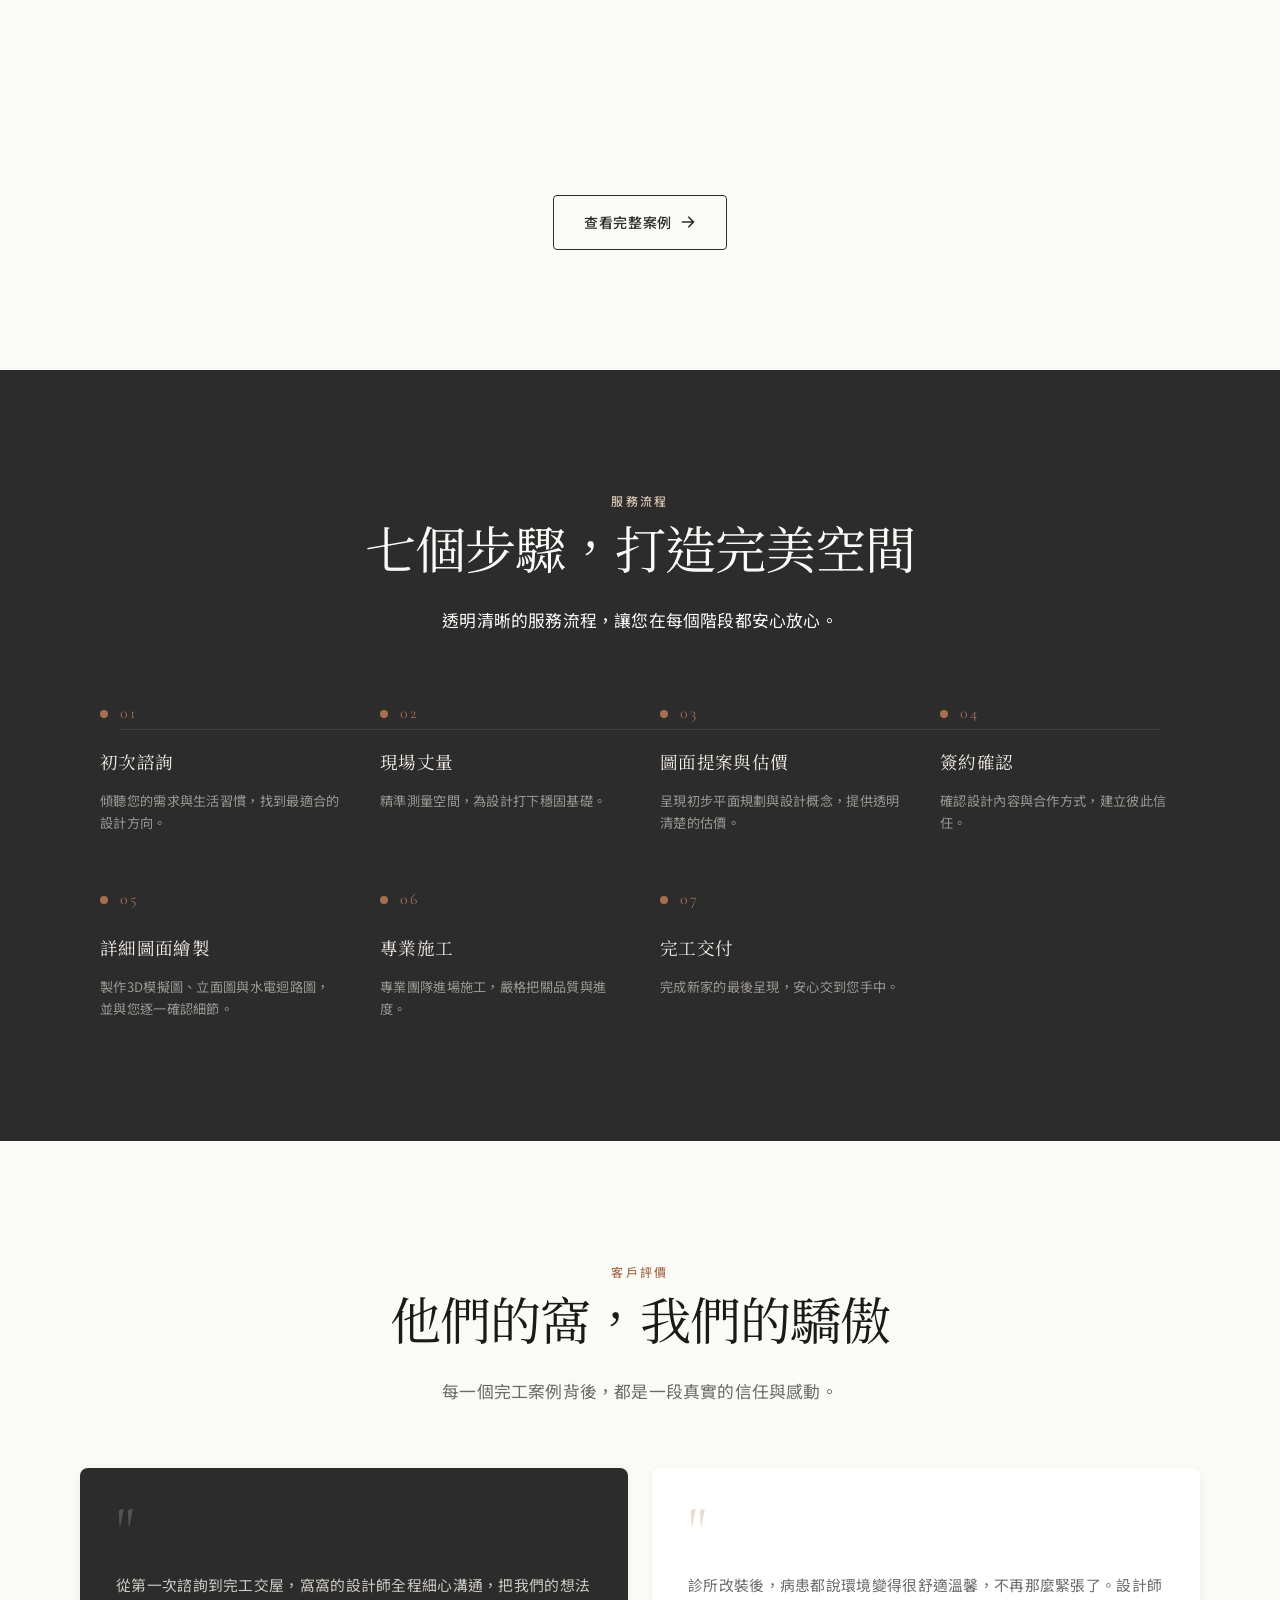
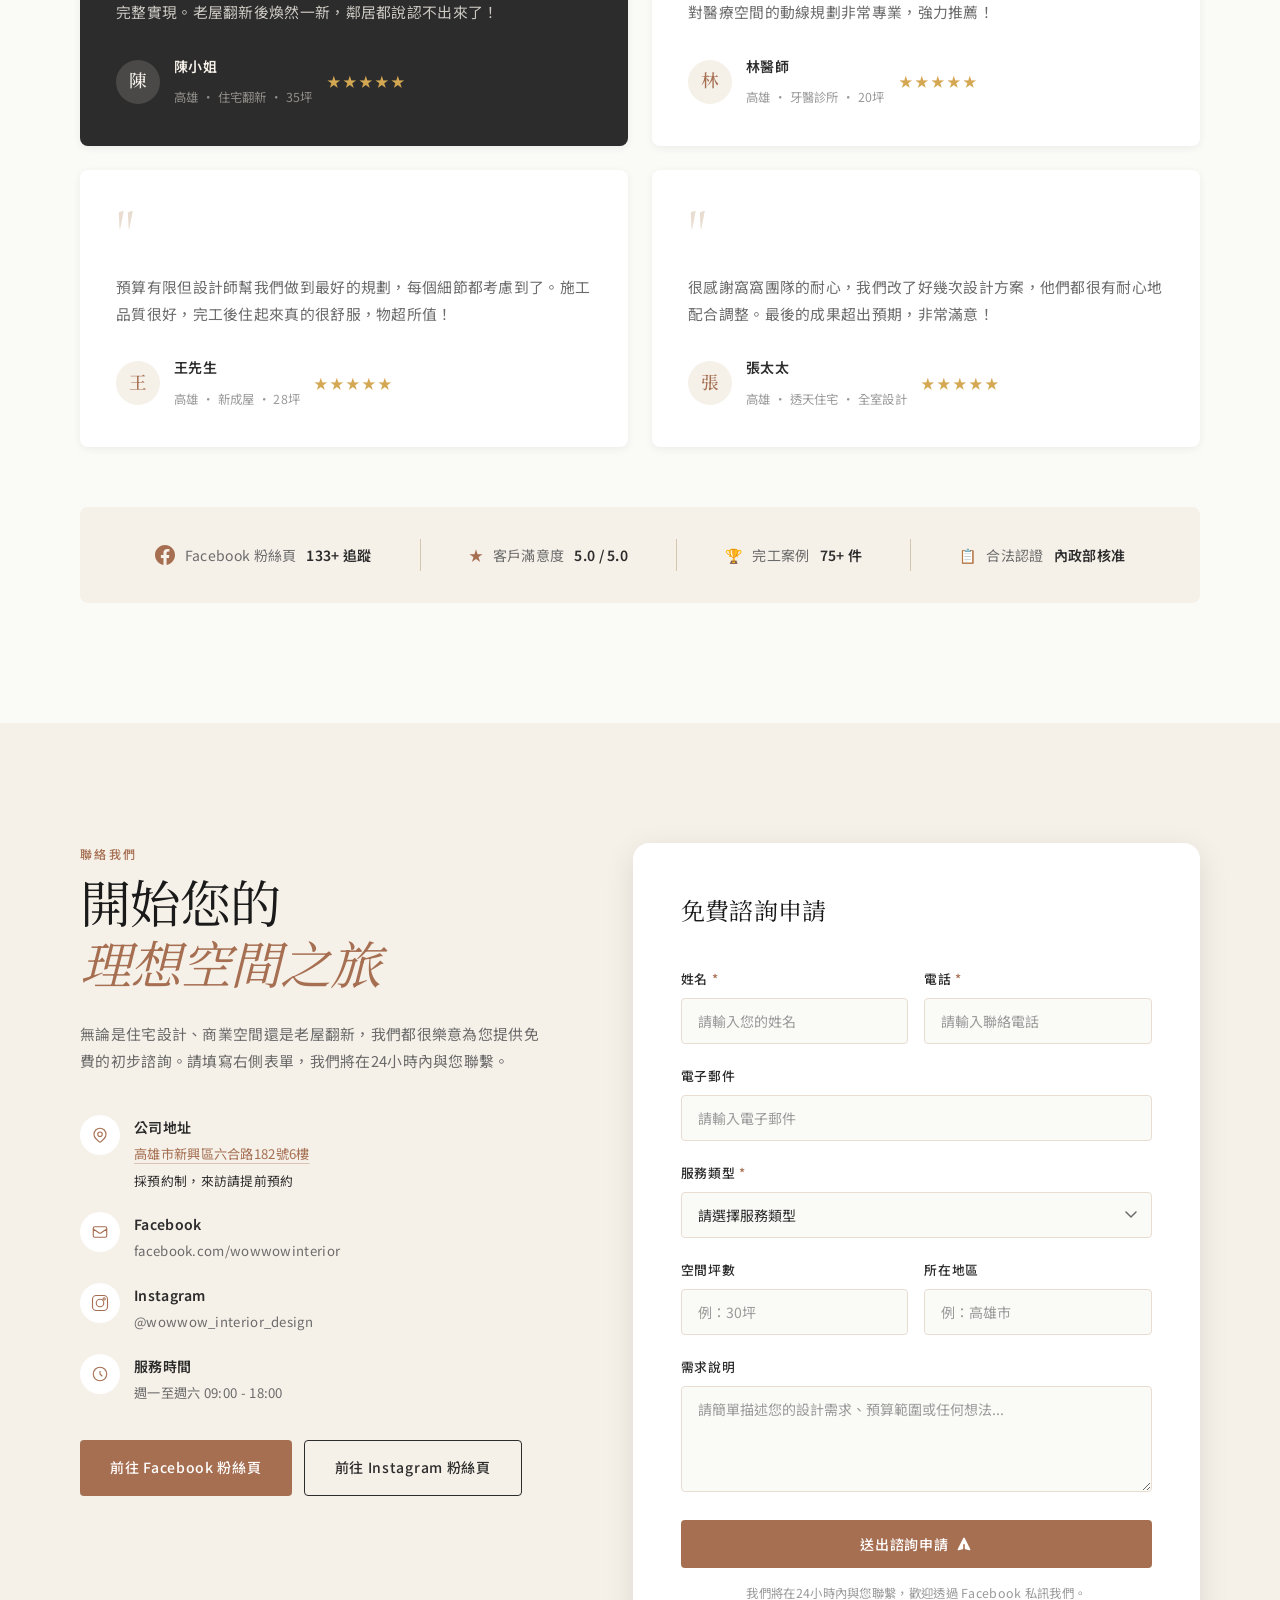
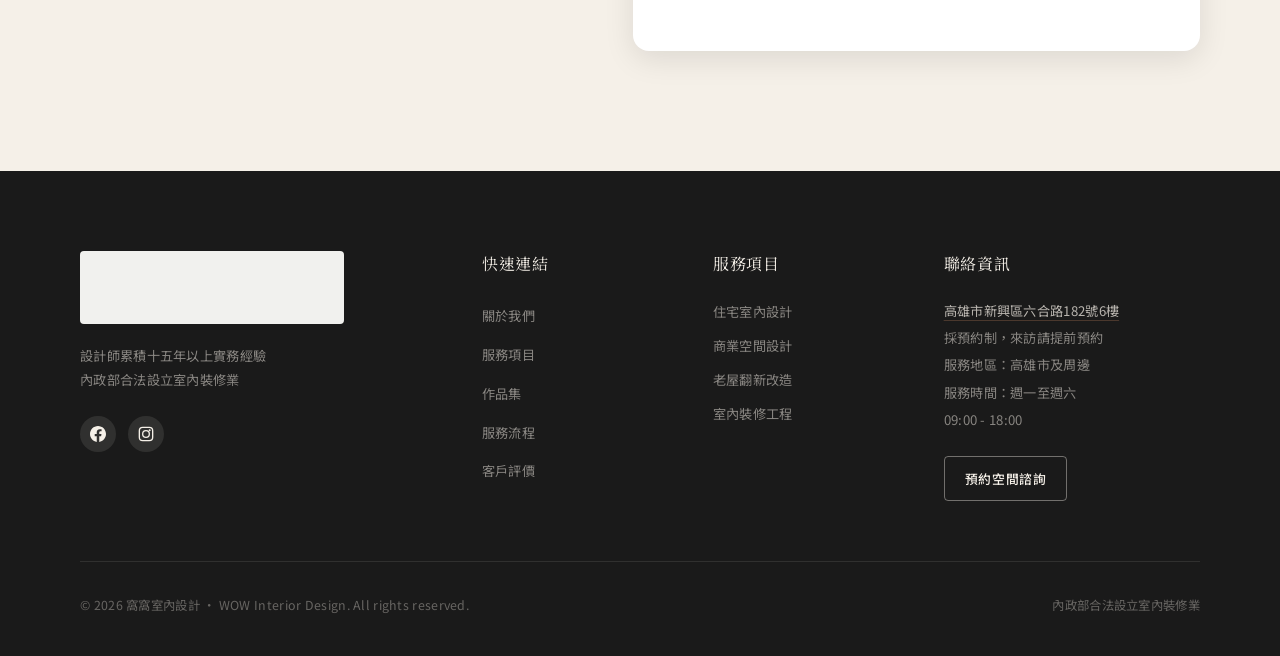
==== commit c3104e19: "Replace site branding with official logo" ====
--- a/index.html
+++ b/index.html
@@ -22,7 +22,7 @@
   <meta name="twitter:description" content="設計師累積15年以上實務經驗，完成75+案例。" />
   <meta name="twitter:image" content="https://litong8wang-afk.github.io/wowwow-interior/cover_photo.webp" />
   <link rel="preload" as="image" href="cover_photo.webp" fetchpriority="high" />
-  <link rel="stylesheet" href="style.css?v=20260721" />
+  <link rel="stylesheet" href="style.css?v=20260721-logo" />
   <link rel="preconnect" href="https://fonts.googleapis.com" />
   <link rel="preconnect" href="https://fonts.gstatic.com" crossorigin />
   <link href="https://fonts.googleapis.com/css2?family=Noto+Serif+TC:wght@300;400;500;600&family=Noto+Sans+TC:wght@300;400;500&family=Cormorant+Garamond:ital,wght@0,300;0,400;0,500;1,300;1,400&display=swap" rel="stylesheet" />
@@ -35,6 +35,7 @@
     "alternateName": "WOW Interior Design",
     "url": "https://litong8wang-afk.github.io/wowwow-interior/",
     "image": "https://litong8wang-afk.github.io/wowwow-interior/cover_photo.webp",
+    "logo": "https://litong8wang-afk.github.io/wowwow-interior/wow-logo-horizontal.png",
     "description": "高雄住宅設計、商業空間、老屋翻新與室內裝修工程服務，設計師累積15年以上實務經驗。",
     "address": {
       "@type": "PostalAddress",
@@ -58,19 +59,9 @@
   <!-- ===== NAVIGATION ===== -->
   <nav class="navbar" id="navbar">
     <div class="nav-container">
-      <div class="nav-logo">
-        <div class="logo-icon">
-          <svg viewBox="0 0 60 60" xmlns="http://www.w3.org/2000/svg" fill="currentColor">
-            <circle cx="30" cy="14" r="8"/>
-            <path d="M14 42 C14 30 46 30 46 42 L46 52 L14 52 Z"/>
-            <rect x="10" y="48" width="40" height="3" rx="1.5"/>
-          </svg>
-        </div>
-        <div class="logo-text">
-          <span class="logo-cn">窩窩室內設計</span>
-          <span class="logo-en">WOW Interior Design</span>
-        </div>
-      </div>
+      <a href="#hero" class="nav-logo" aria-label="窩窩室內設計首頁">
+        <img class="brand-logo-image" src="wow-logo-horizontal.png" alt="窩窩室內設計 WOW interior design" width="1000" height="220" decoding="async" />
+      </a>
       <ul class="nav-links">
         <li><a href="#about">關於我們</a></li>
         <li><a href="#services">服務項目</a></li>
@@ -655,17 +646,7 @@
       <div class="footer-grid">
         <div class="footer-brand">
           <div class="footer-logo">
-            <div class="logo-icon">
-              <svg viewBox="0 0 60 60" xmlns="http://www.w3.org/2000/svg" fill="currentColor">
-                <circle cx="30" cy="14" r="8"/>
-                <path d="M14 42 C14 30 46 30 46 42 L46 52 L14 52 Z"/>
-                <rect x="10" y="48" width="40" height="3" rx="1.5"/>
-              </svg>
-            </div>
-            <div class="logo-text">
-              <span class="logo-cn">窩窩室內設計</span>
-              <span class="logo-en">WOW Interior Design</span>
-            </div>
+            <img class="brand-logo-image" src="wow-logo-horizontal.png" alt="窩窩室內設計 WOW interior design" width="1000" height="220" loading="lazy" decoding="async" />
           </div>
           <p class="footer-tagline">設計師累積十五年以上實務經驗<br/>內政部合法設立室內裝修業</p>
           <div class="footer-social">
--- a/style.css
+++ b/style.css
@@ -228,39 +228,23 @@
 .nav-logo {
   display: flex;
   align-items: center;
-  gap: 12px;
-  color: var(--color-white);
+  padding: 7px 12px;
+  background: rgba(250, 250, 247, 0.94);
+  border: 1px solid rgba(255, 255, 255, 0.32);
+  border-radius: var(--radius);
+  box-shadow: 0 4px 18px rgba(0, 0, 0, 0.08);
   transition: var(--transition);
 }
 
 .navbar.scrolled .nav-logo {
-  color: var(--color-charcoal);
-}
-
-.logo-icon {
-  width: 36px;
-  height: 36px;
-  flex-shrink: 0;
-}
-
-.logo-text {
-  display: flex;
-  flex-direction: column;
-  line-height: 1.2;
-}
-
-.logo-cn {
-  font-family: var(--font-serif);
-  font-size: 1.1rem;
-  font-weight: 500;
-  letter-spacing: 0.05em;
-}
-
-.logo-en {
-  font-size: 0.65rem;
-  letter-spacing: 0.15em;
-  text-transform: uppercase;
-  opacity: 0.7;
+  background: transparent;
+  border-color: transparent;
+  box-shadow: none;
+}
+
+.nav-logo .brand-logo-image {
+  width: 210px;
+  height: auto;
 }
 
 .nav-links {
@@ -1211,11 +1195,17 @@
 }
 
 .footer-logo {
-  display: flex;
-  align-items: center;
-  gap: 12px;
+  display: inline-flex;
+  align-items: center;
   margin-bottom: 20px;
-  color: var(--color-cream);
+  padding: 10px 12px;
+  background: rgba(250, 250, 247, 0.96);
+  border-radius: var(--radius);
+}
+
+.footer-logo .brand-logo-image {
+  width: 240px;
+  height: auto;
 }
 
 .footer-tagline {
@@ -1431,6 +1421,8 @@
     color: var(--color-white) !important;
   }
   .nav-toggle { display: flex; z-index: 1001; }
+  .nav-logo { padding: 6px 9px; }
+  .nav-logo .brand-logo-image { width: 175px; }
 
   .hero-title { font-size: clamp(2.5rem, 10vw, 4rem); }
   .hero-stats { gap: 20px; }
@@ -1468,6 +1460,7 @@
 }
 
 @media (max-width: 480px) {
+  .nav-logo .brand-logo-image { width: 160px; }
   .hero-actions { flex-direction: column; }
   .hero-stats { flex-wrap: wrap; }
   .stat-divider { display: none; }
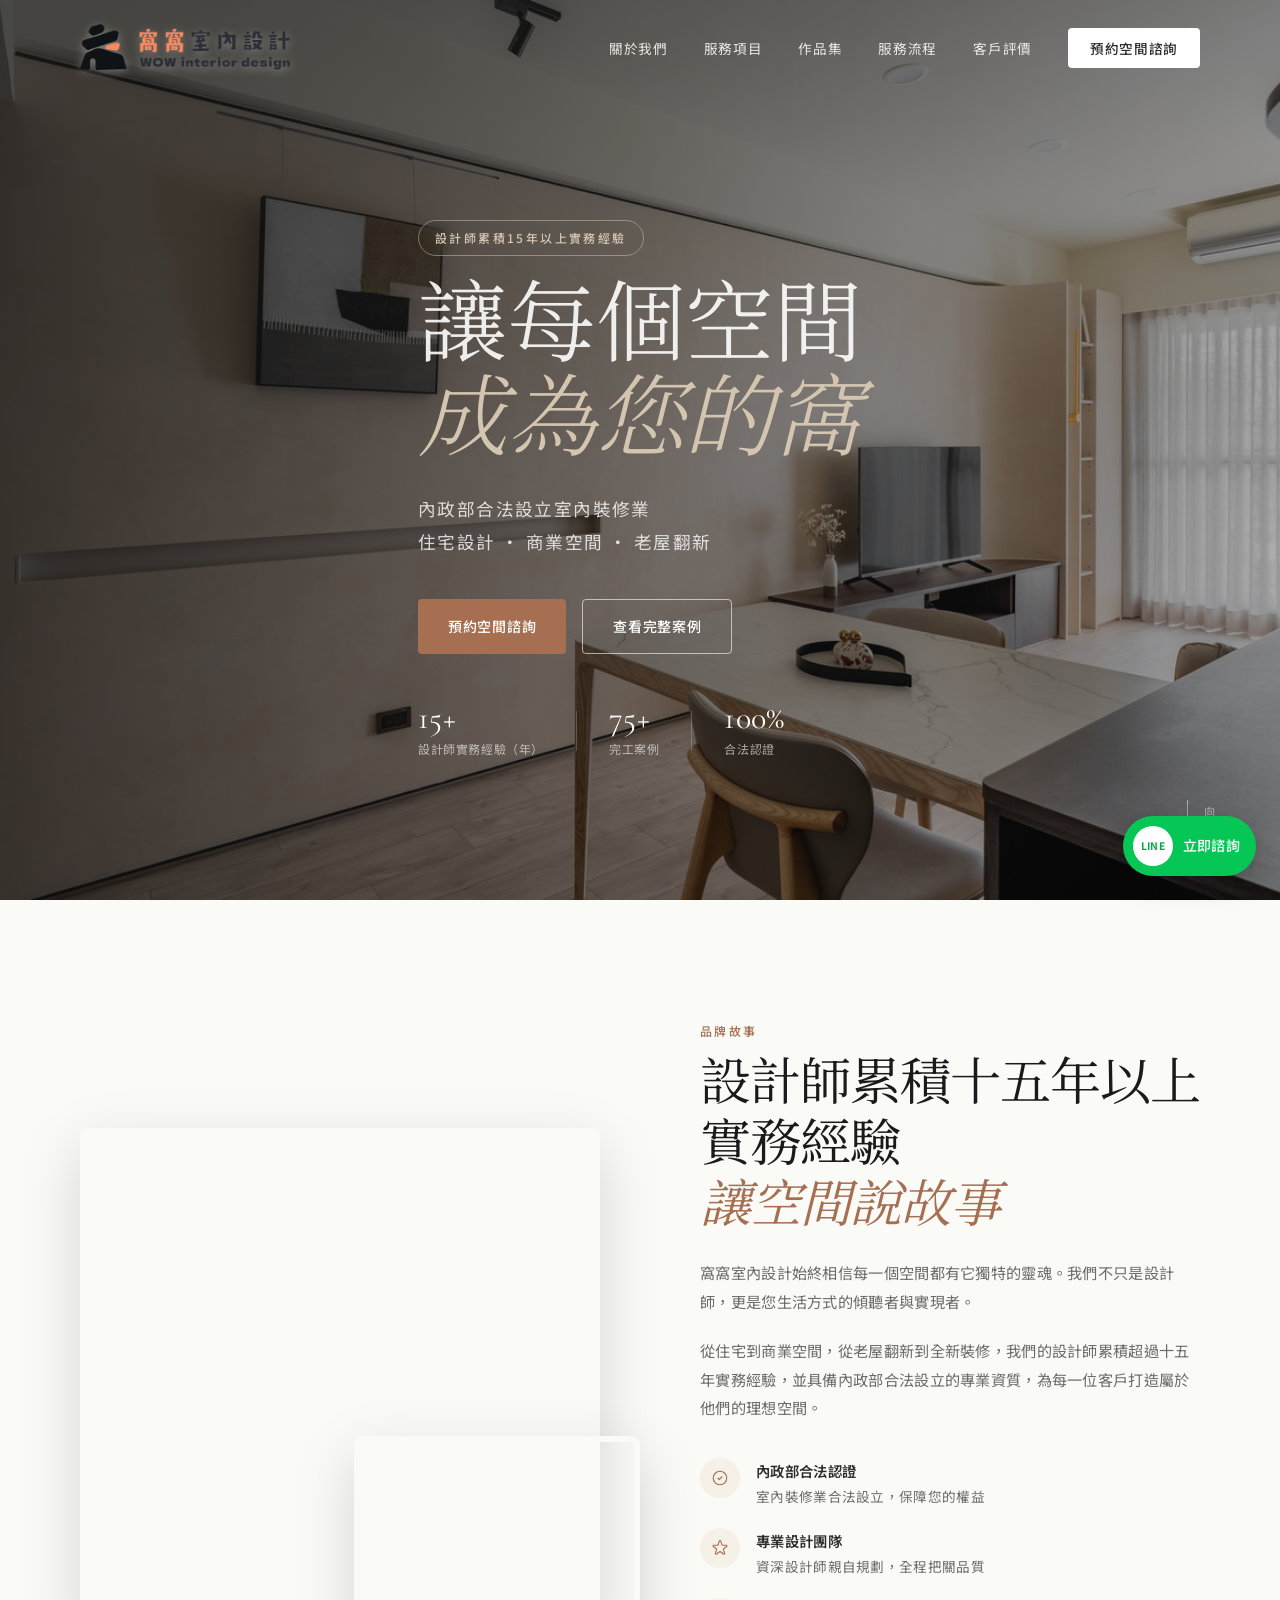
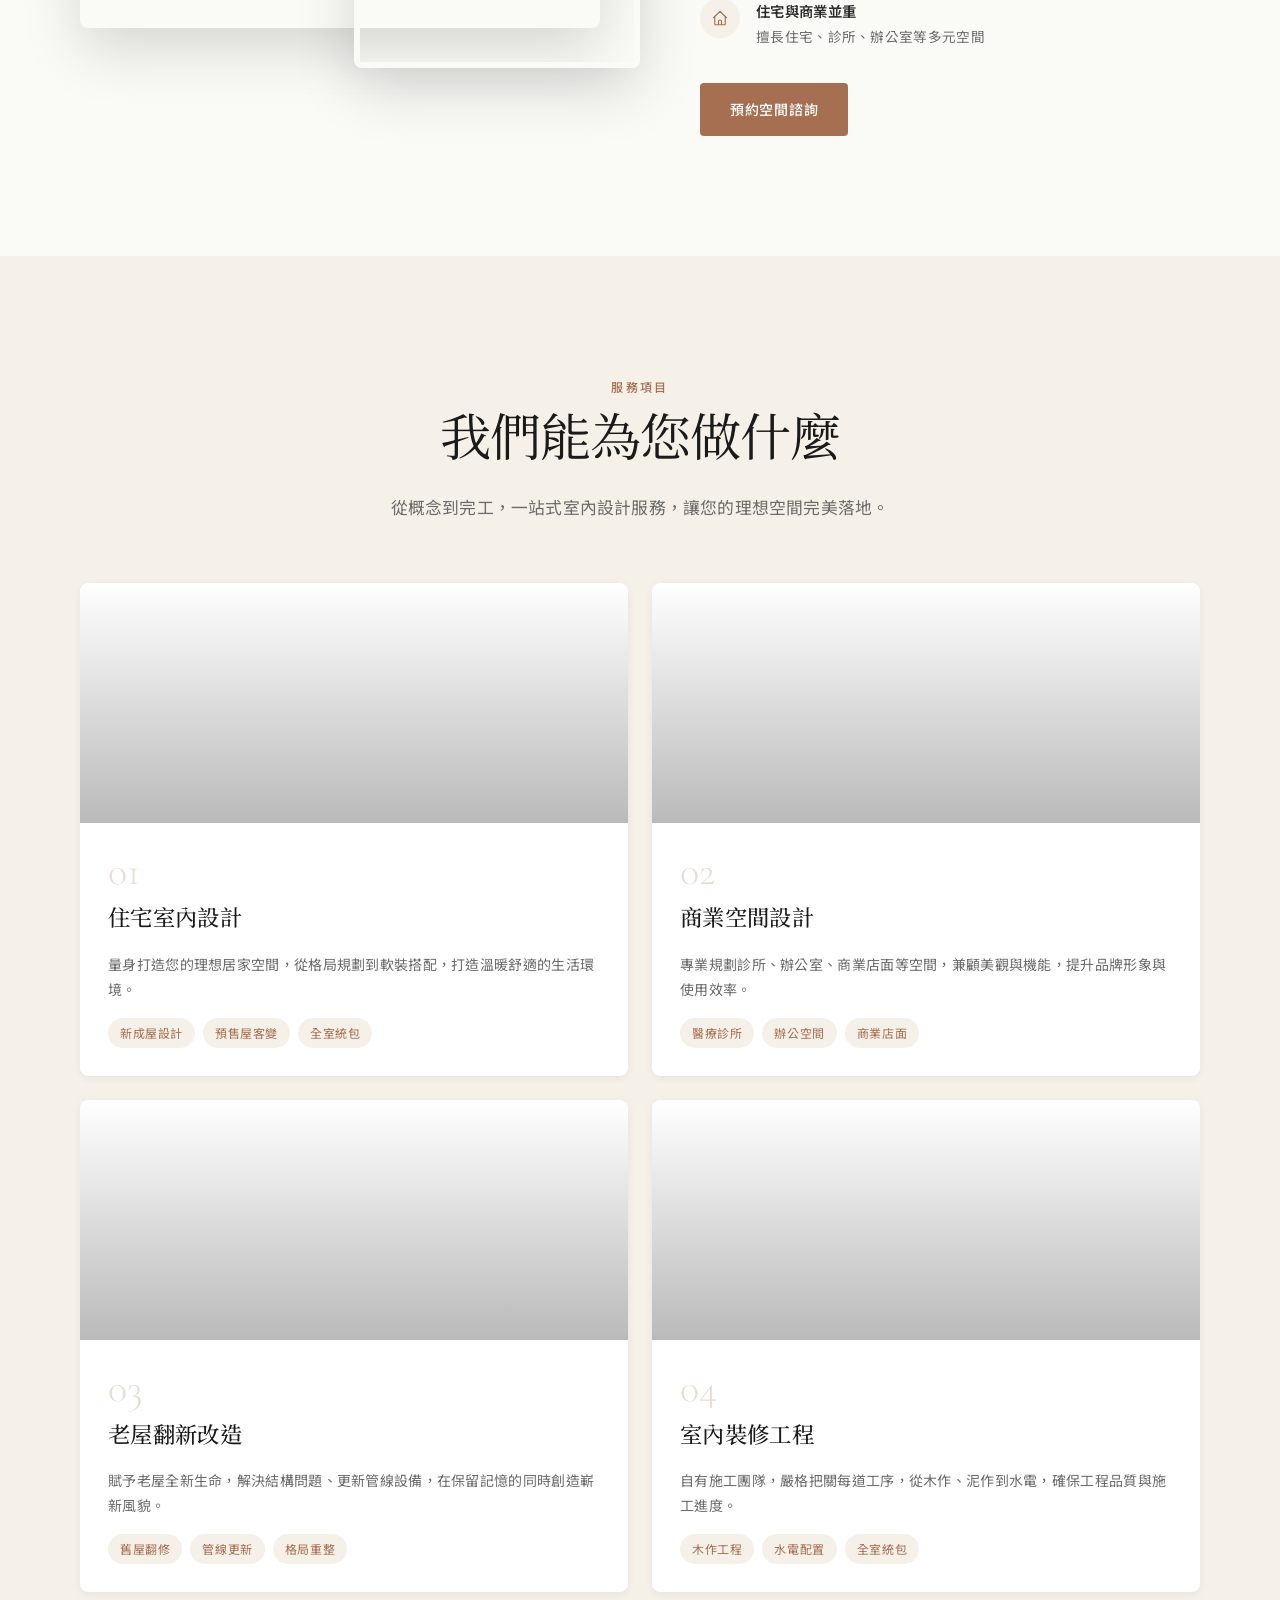
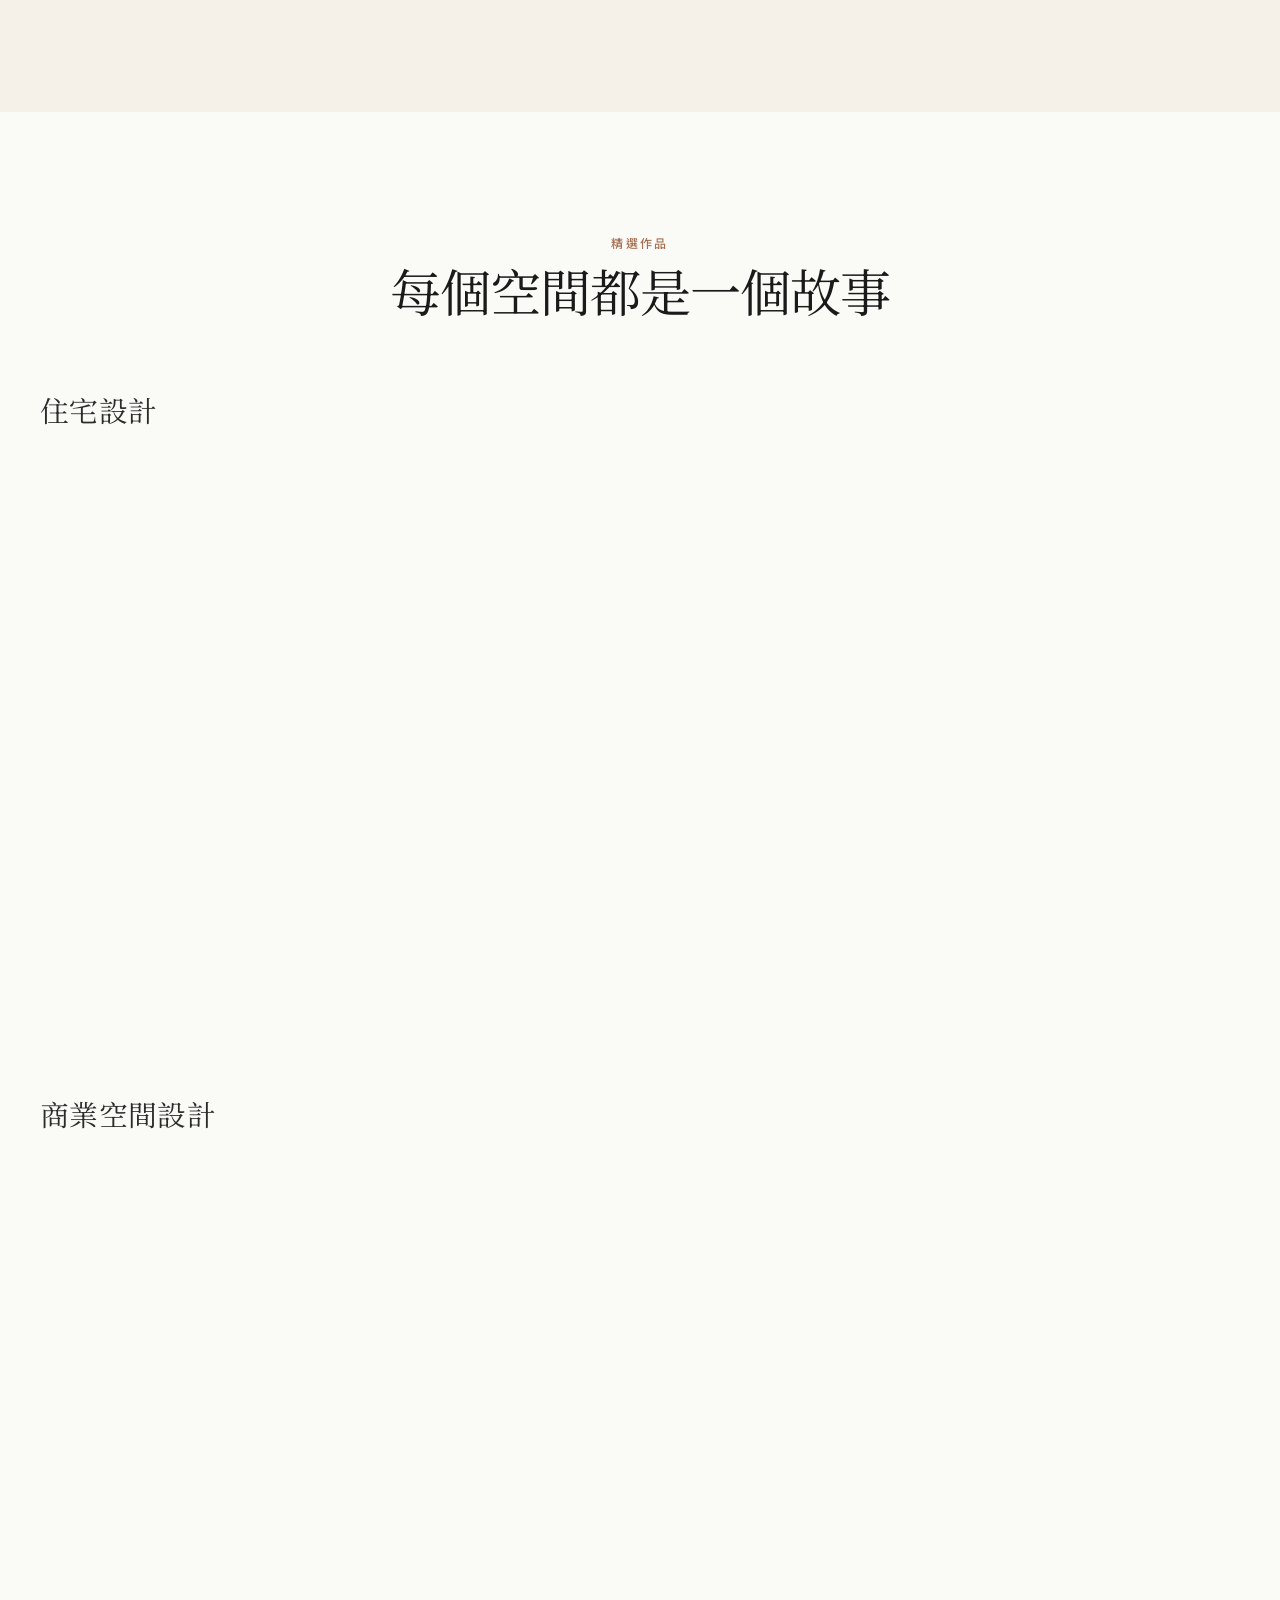
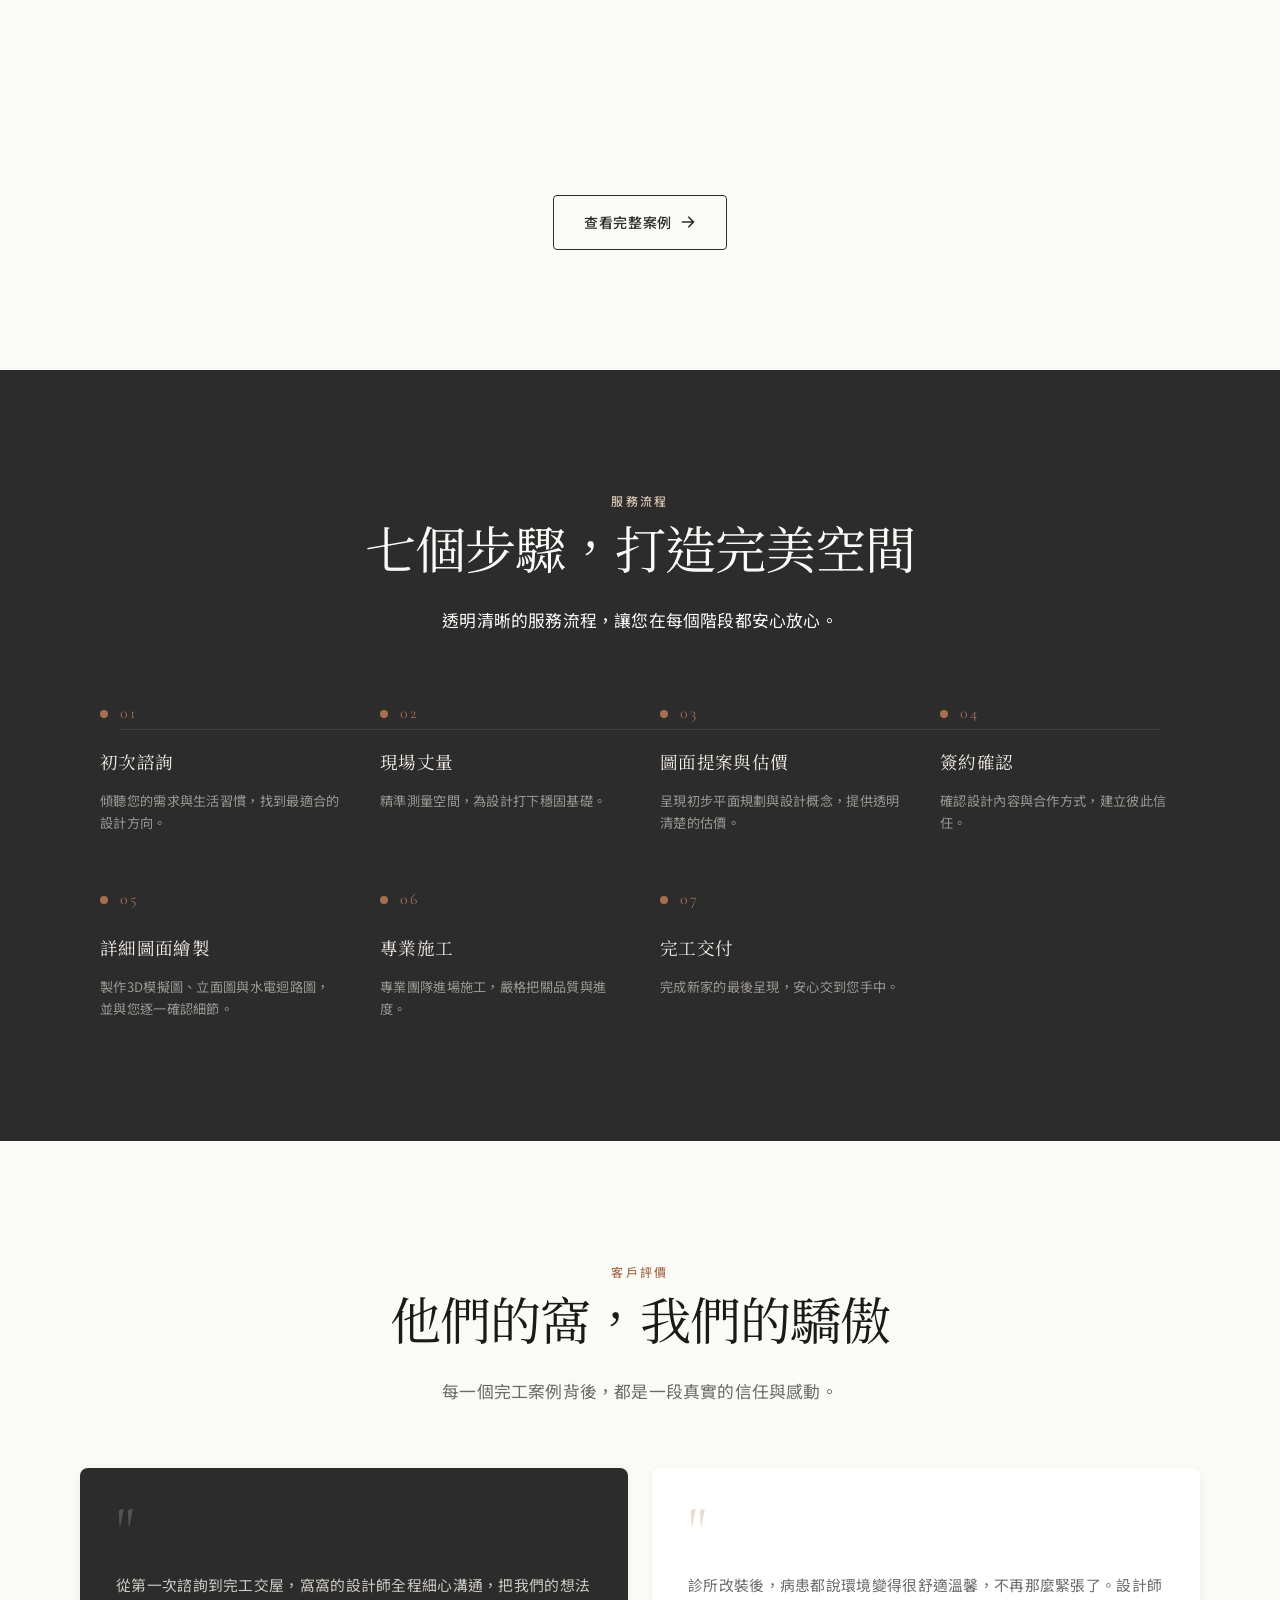
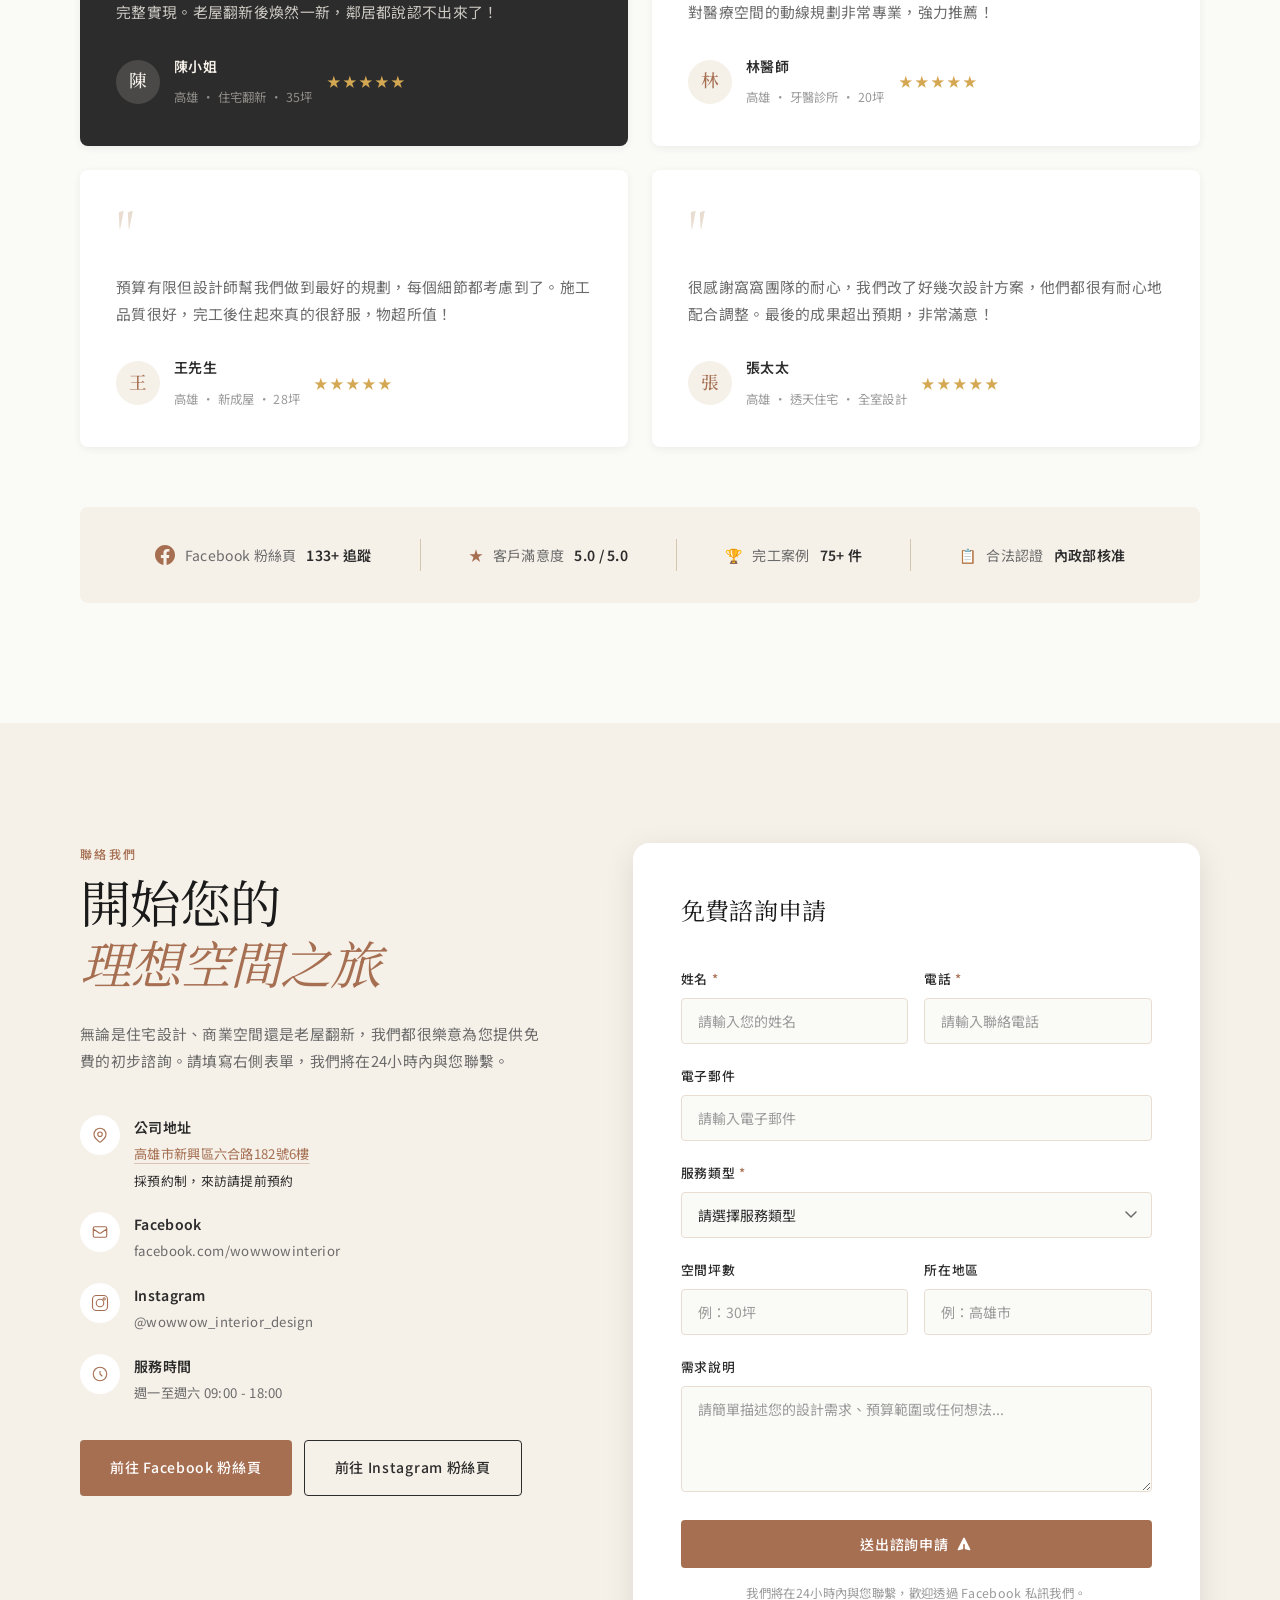
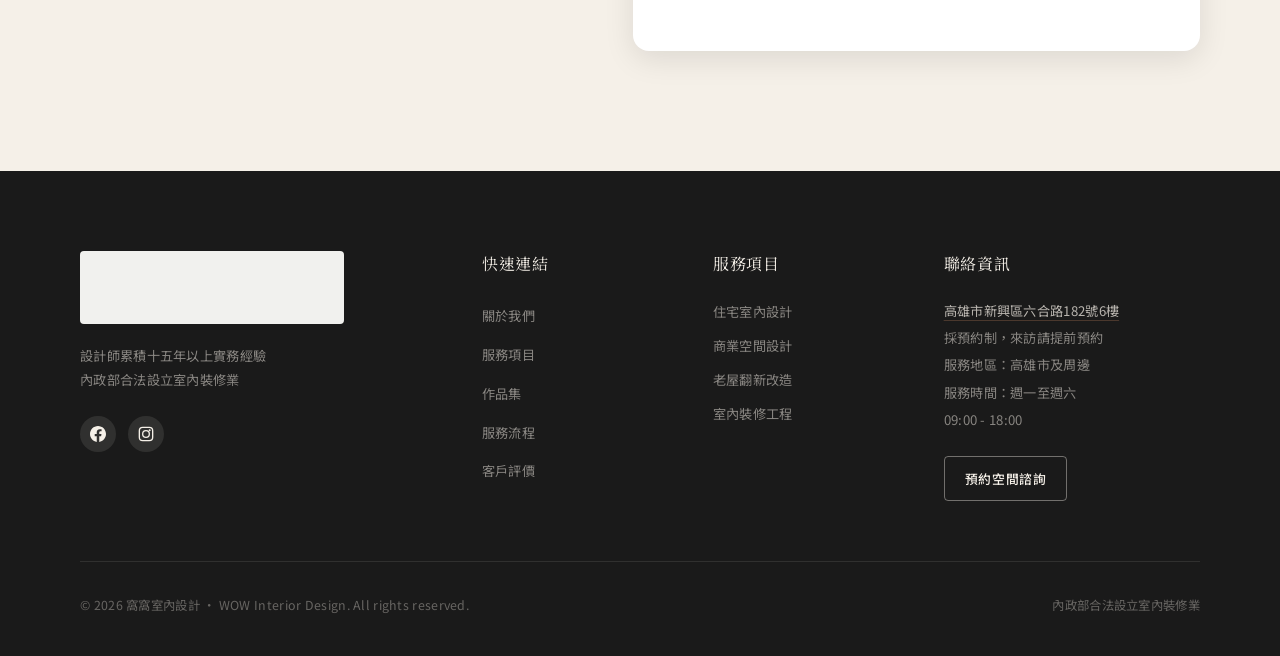
==== commit db7dd361: "Remove header logo background" ====
--- a/index.html
+++ b/index.html
@@ -22,7 +22,7 @@
   <meta name="twitter:description" content="設計師累積15年以上實務經驗，完成75+案例。" />
   <meta name="twitter:image" content="https://litong8wang-afk.github.io/wowwow-interior/cover_photo.webp" />
   <link rel="preload" as="image" href="cover_photo.webp" fetchpriority="high" />
-  <link rel="stylesheet" href="style.css?v=20260721-logo" />
+  <link rel="stylesheet" href="style.css?v=20260721-logo2" />
   <link rel="preconnect" href="https://fonts.googleapis.com" />
   <link rel="preconnect" href="https://fonts.gstatic.com" crossorigin />
   <link href="https://fonts.googleapis.com/css2?family=Noto+Serif+TC:wght@300;400;500;600&family=Noto+Sans+TC:wght@300;400;500&family=Cormorant+Garamond:ital,wght@0,300;0,400;0,500;1,300;1,400&display=swap" rel="stylesheet" />
--- a/style.css
+++ b/style.css
@@ -228,23 +228,23 @@
 .nav-logo {
   display: flex;
   align-items: center;
-  padding: 7px 12px;
-  background: rgba(250, 250, 247, 0.94);
-  border: 1px solid rgba(255, 255, 255, 0.32);
-  border-radius: var(--radius);
-  box-shadow: 0 4px 18px rgba(0, 0, 0, 0.08);
+  padding: 4px 0;
   transition: var(--transition);
 }
 
 .navbar.scrolled .nav-logo {
-  background: transparent;
-  border-color: transparent;
-  box-shadow: none;
+  padding: 2px 0;
 }
 
 .nav-logo .brand-logo-image {
   width: 210px;
   height: auto;
+  filter: drop-shadow(0 2px 5px rgba(255, 255, 255, 0.32));
+  transition: var(--transition-fast);
+}
+
+.navbar.scrolled .nav-logo .brand-logo-image {
+  filter: none;
 }
 
 .nav-links {
@@ -1421,7 +1421,7 @@
     color: var(--color-white) !important;
   }
   .nav-toggle { display: flex; z-index: 1001; }
-  .nav-logo { padding: 6px 9px; }
+  .nav-logo { padding: 3px 0; }
   .nav-logo .brand-logo-image { width: 175px; }
 
   .hero-title { font-size: clamp(2.5rem, 10vw, 4rem); }
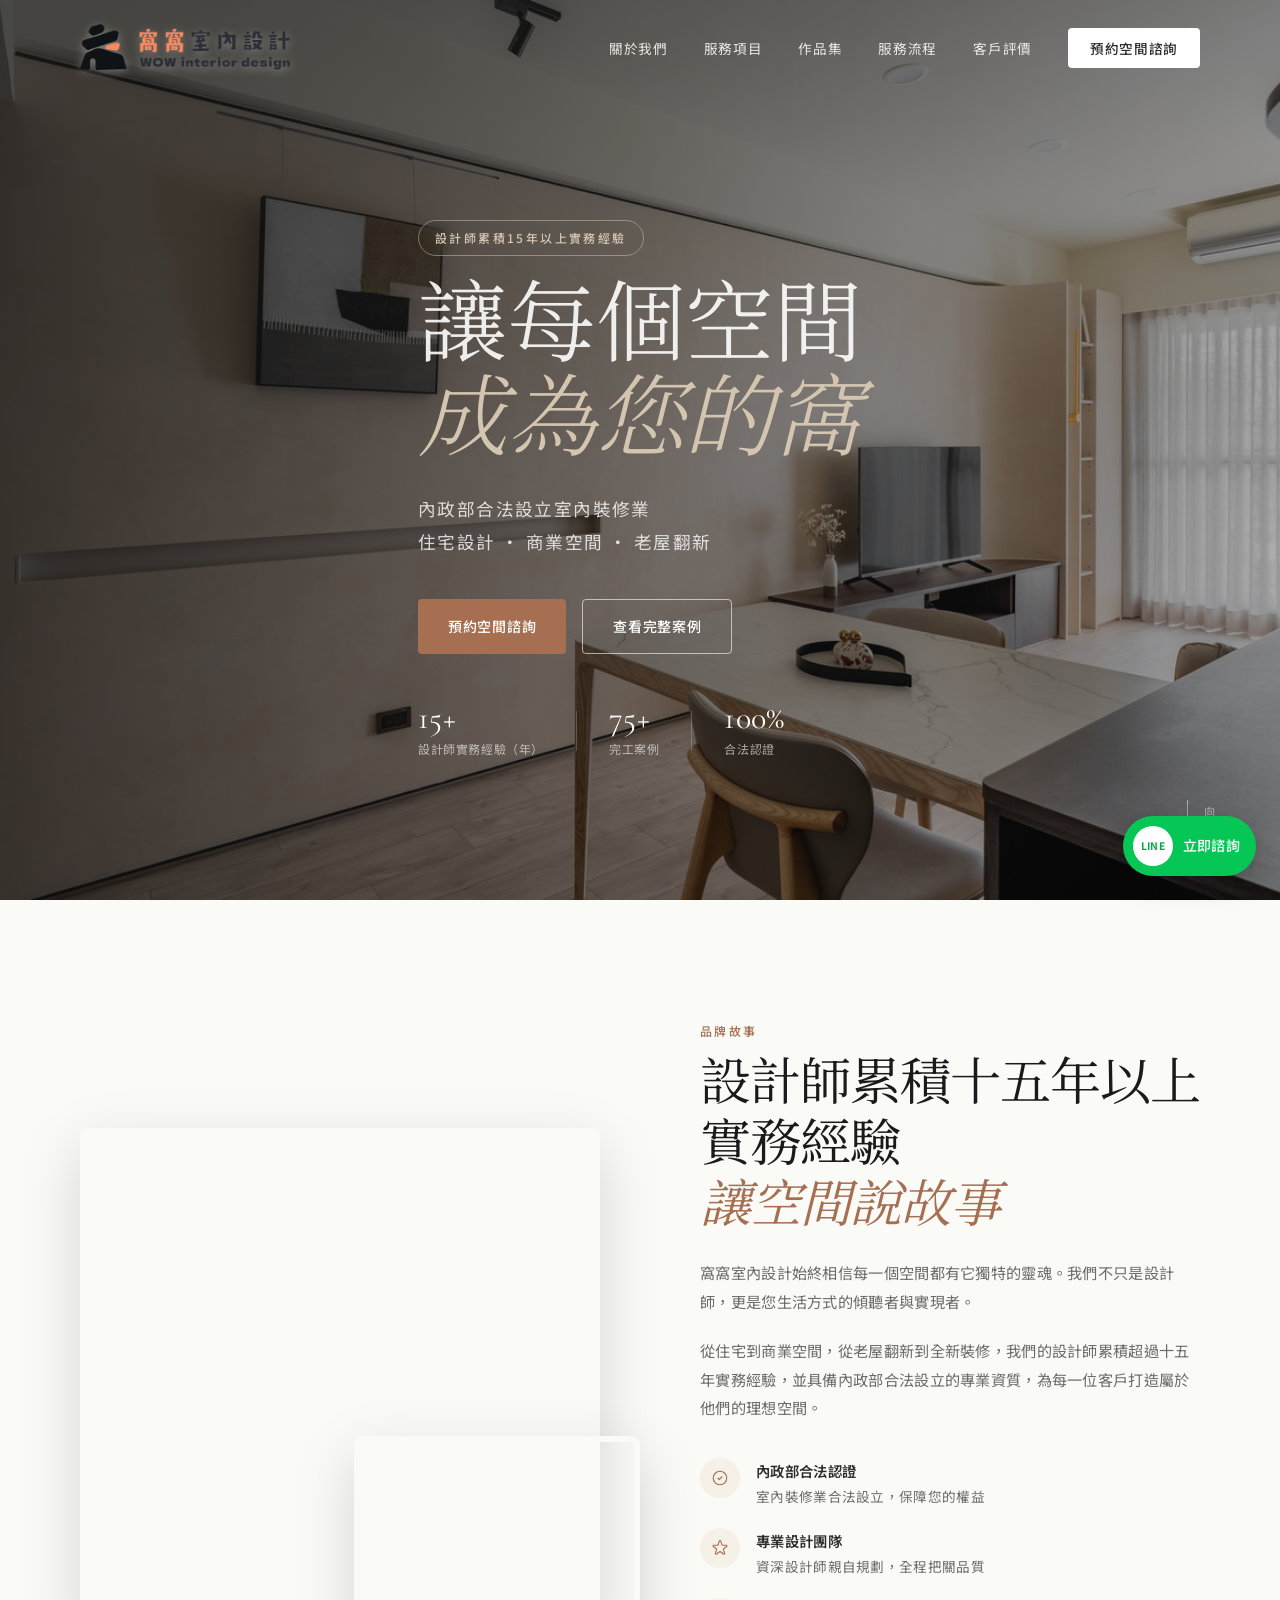
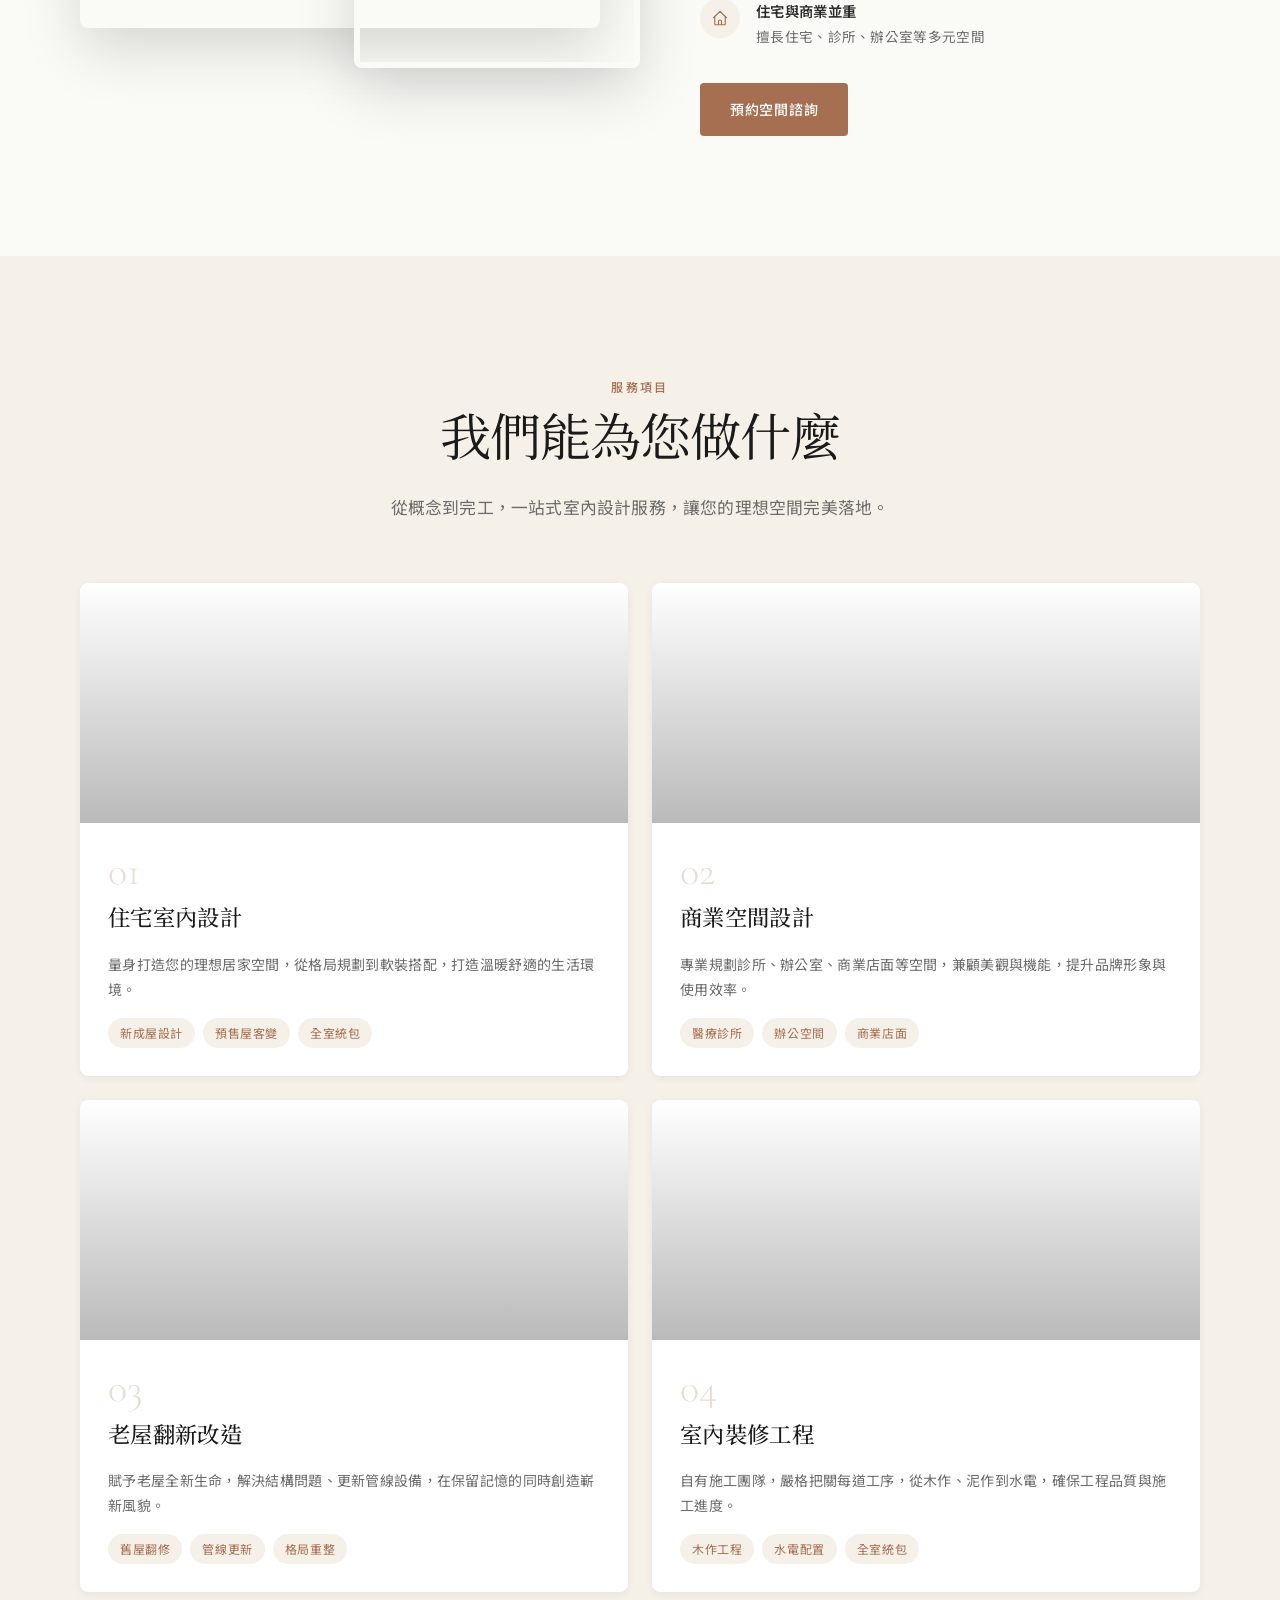
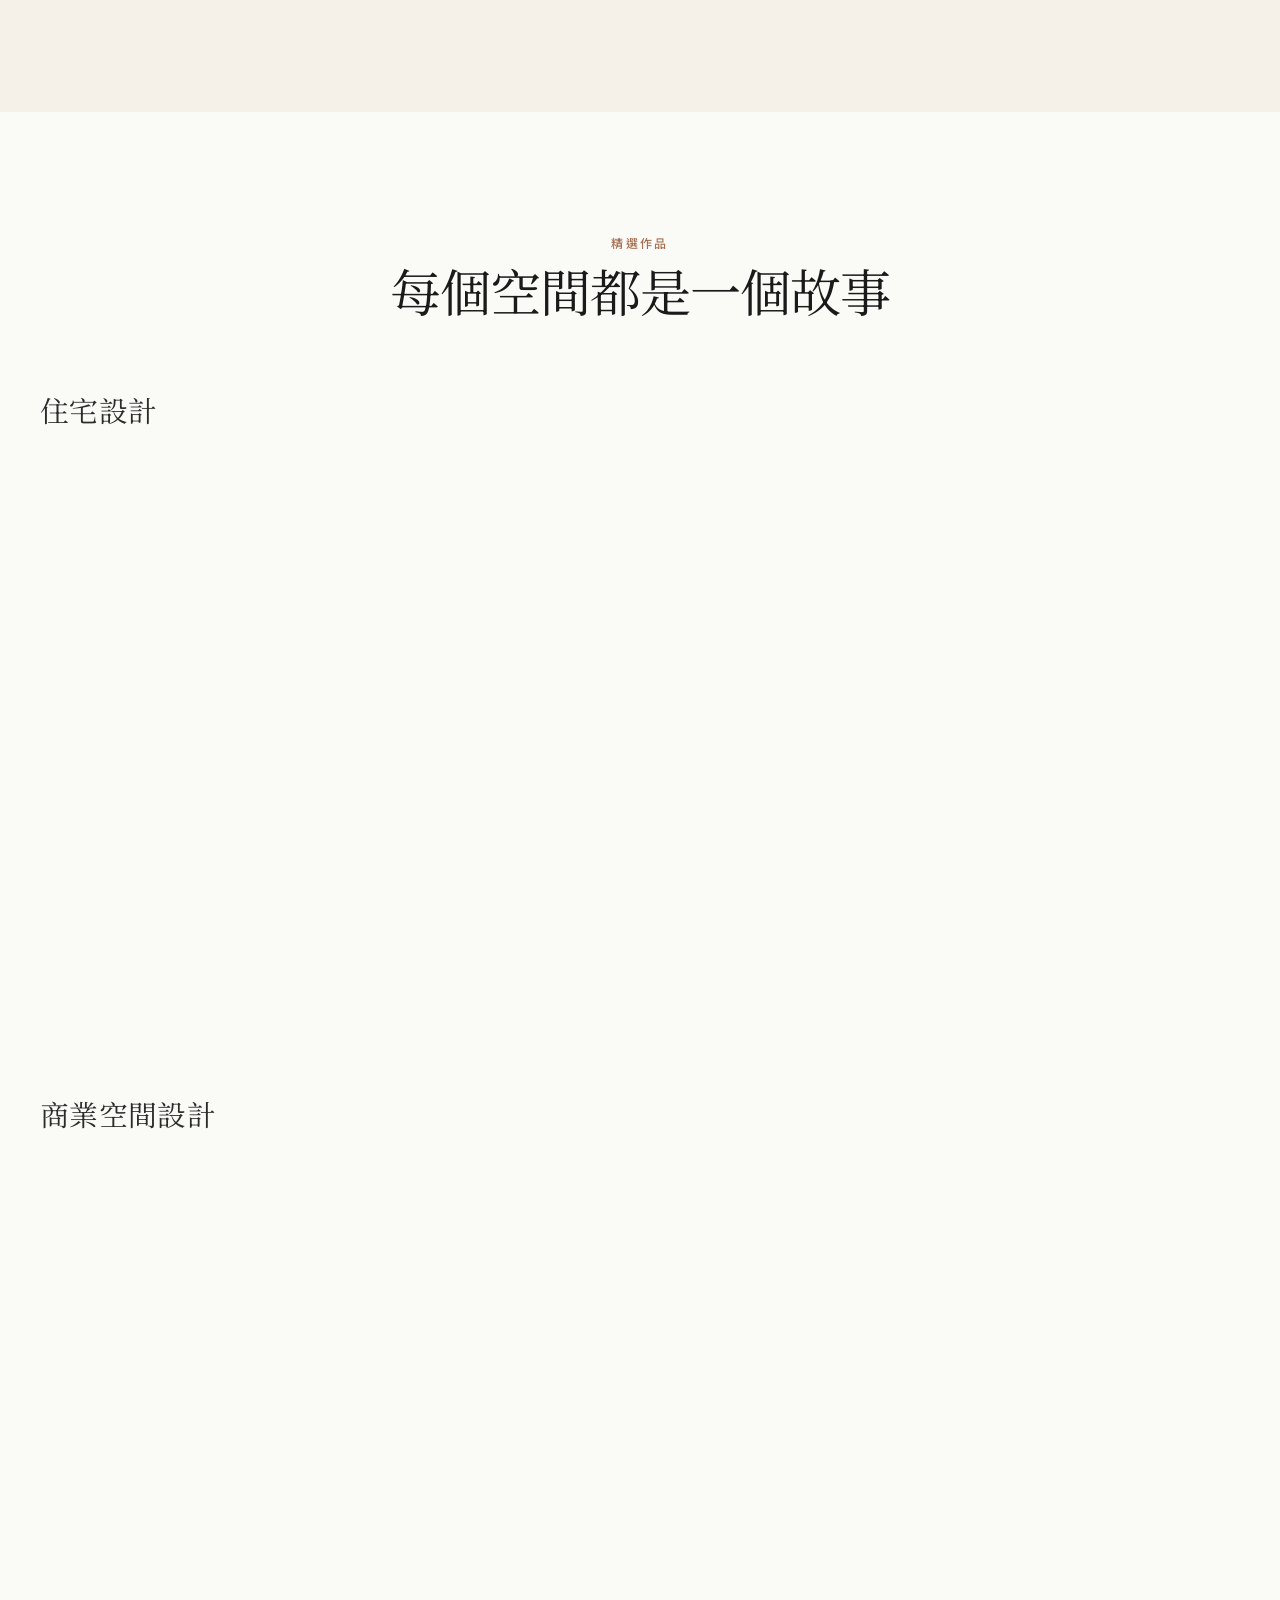
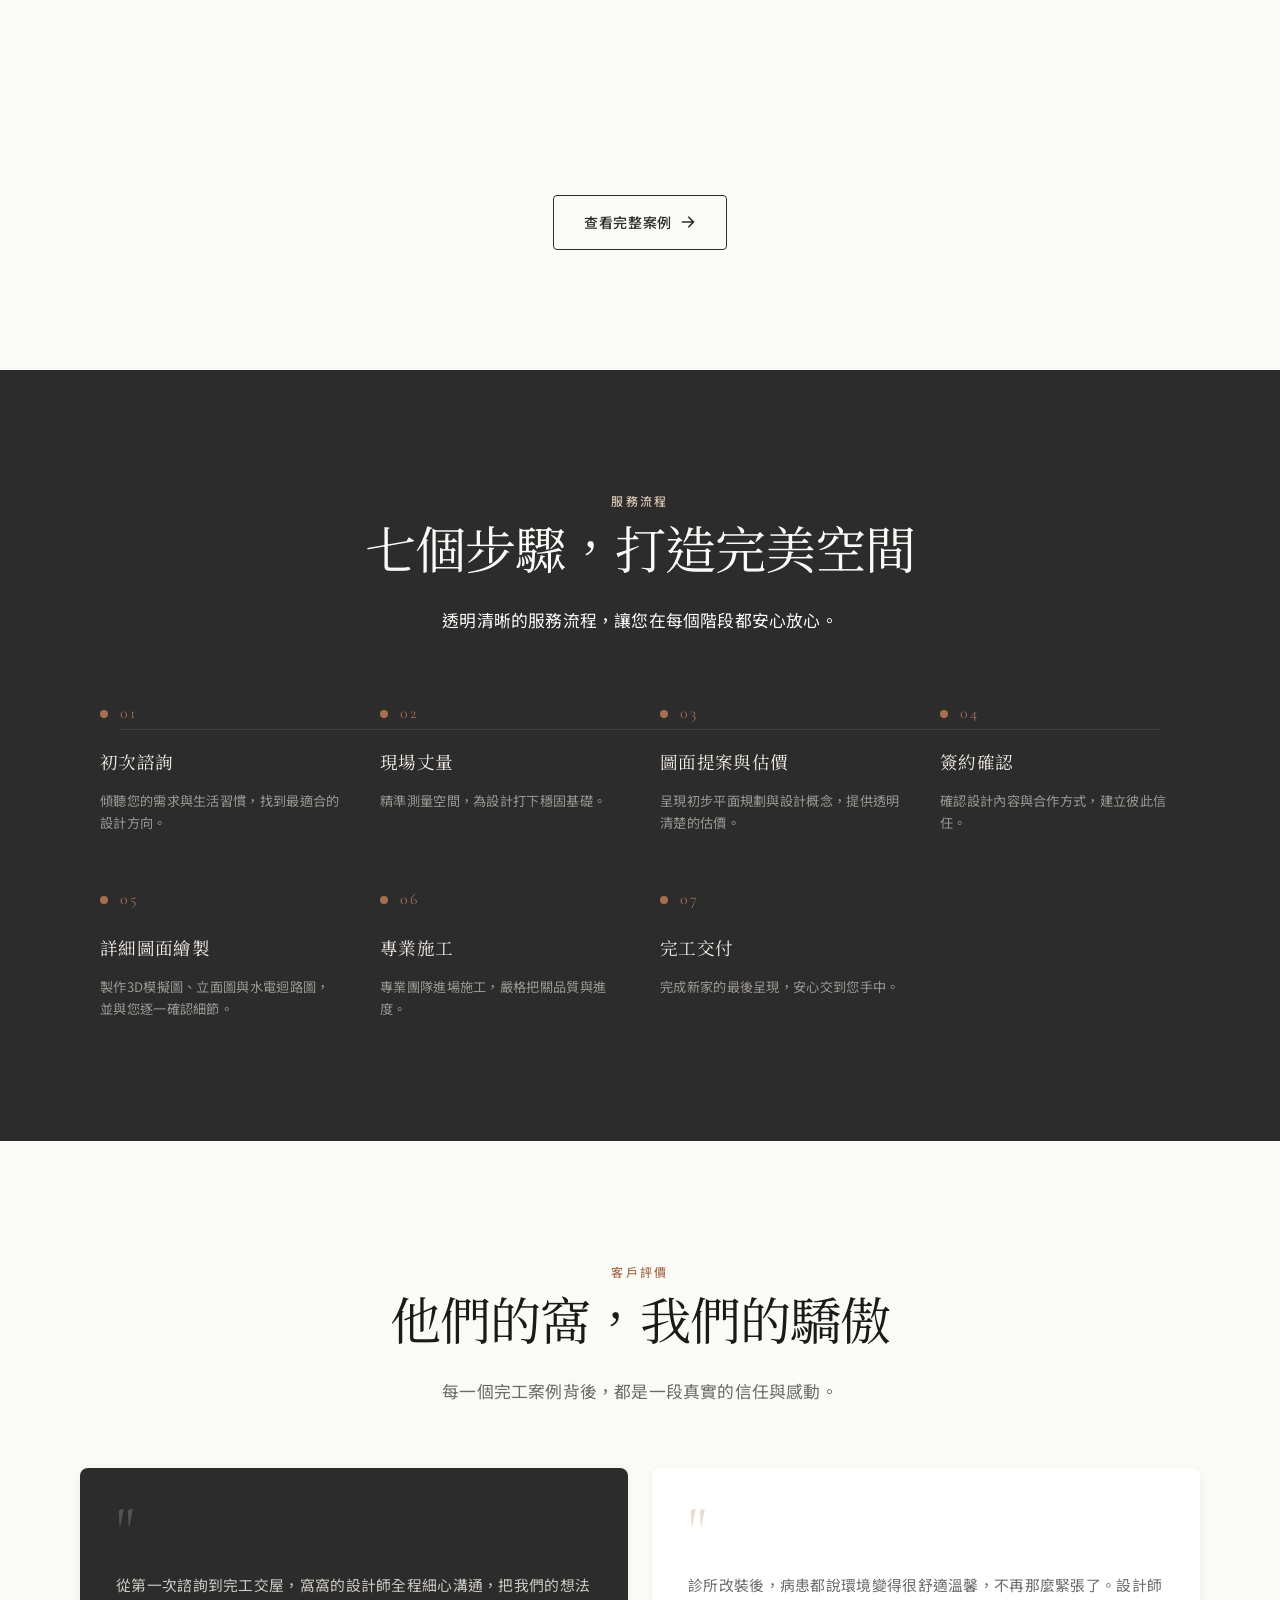
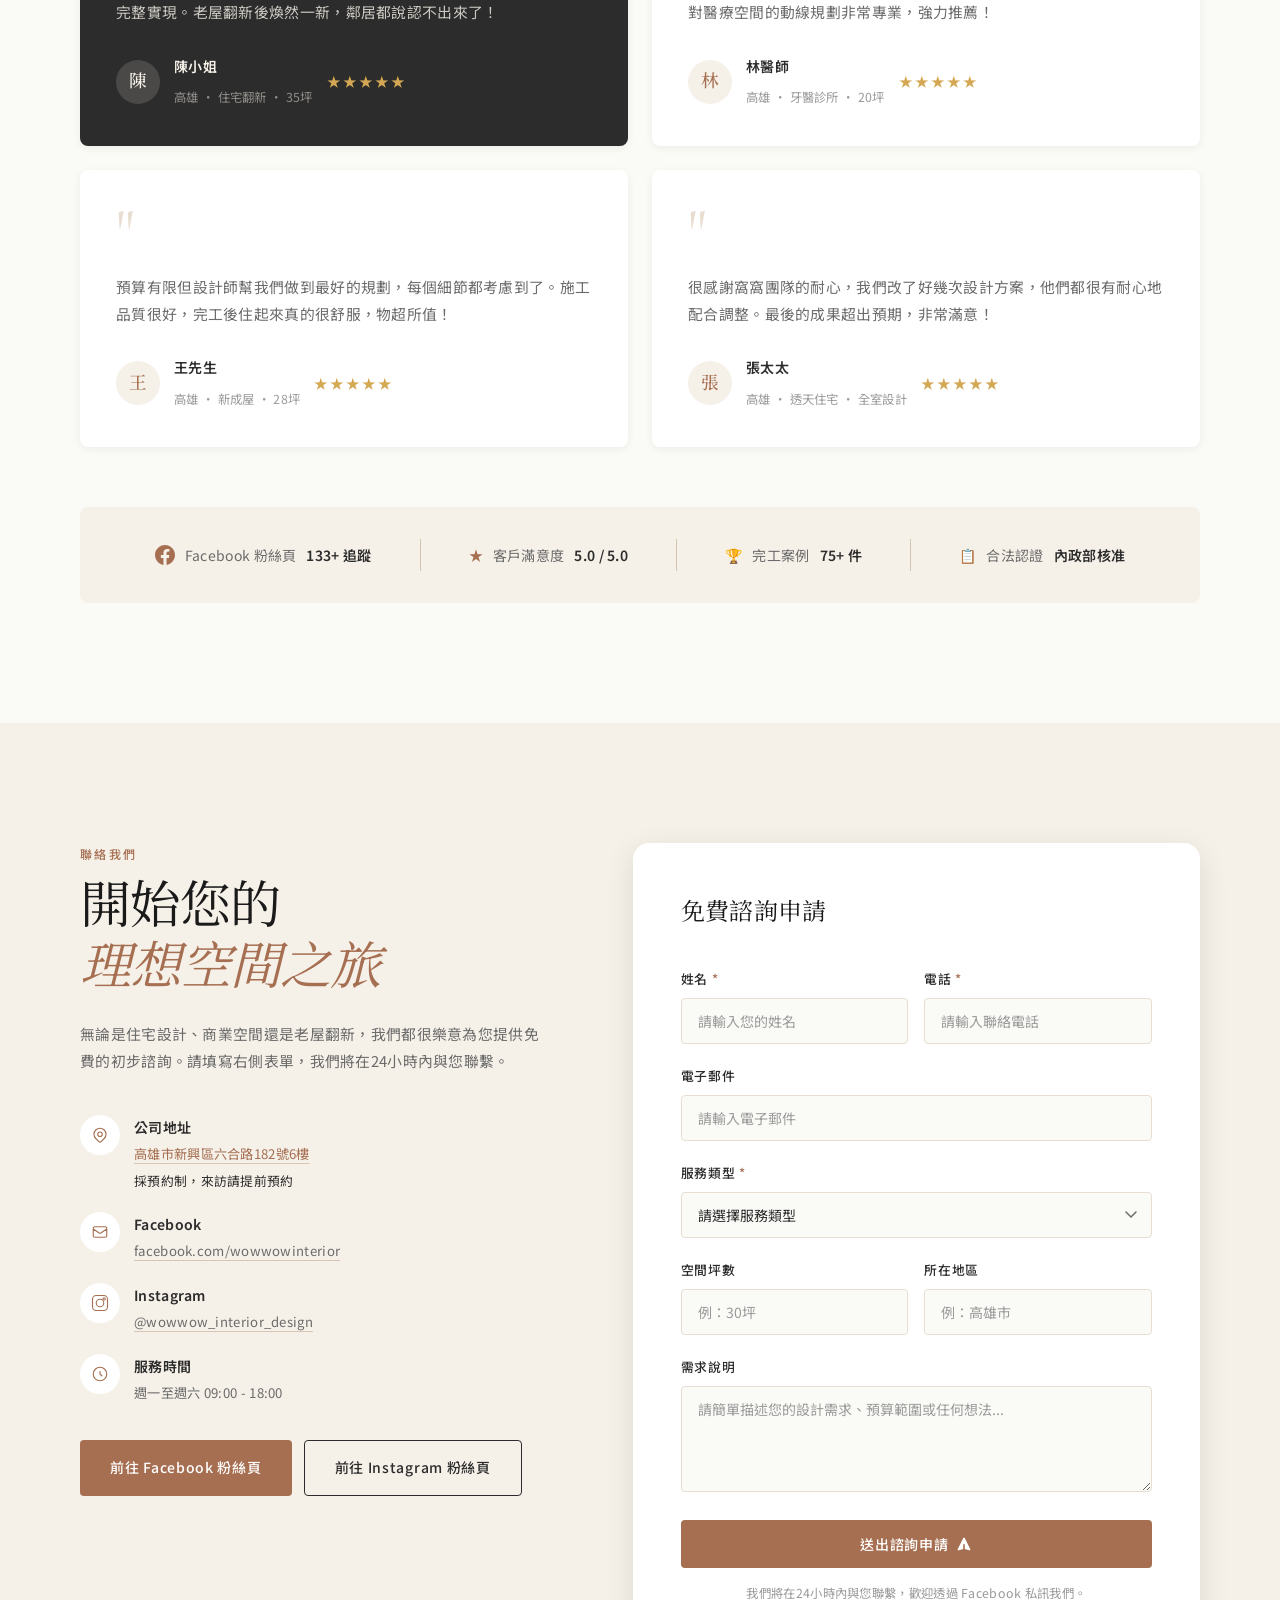
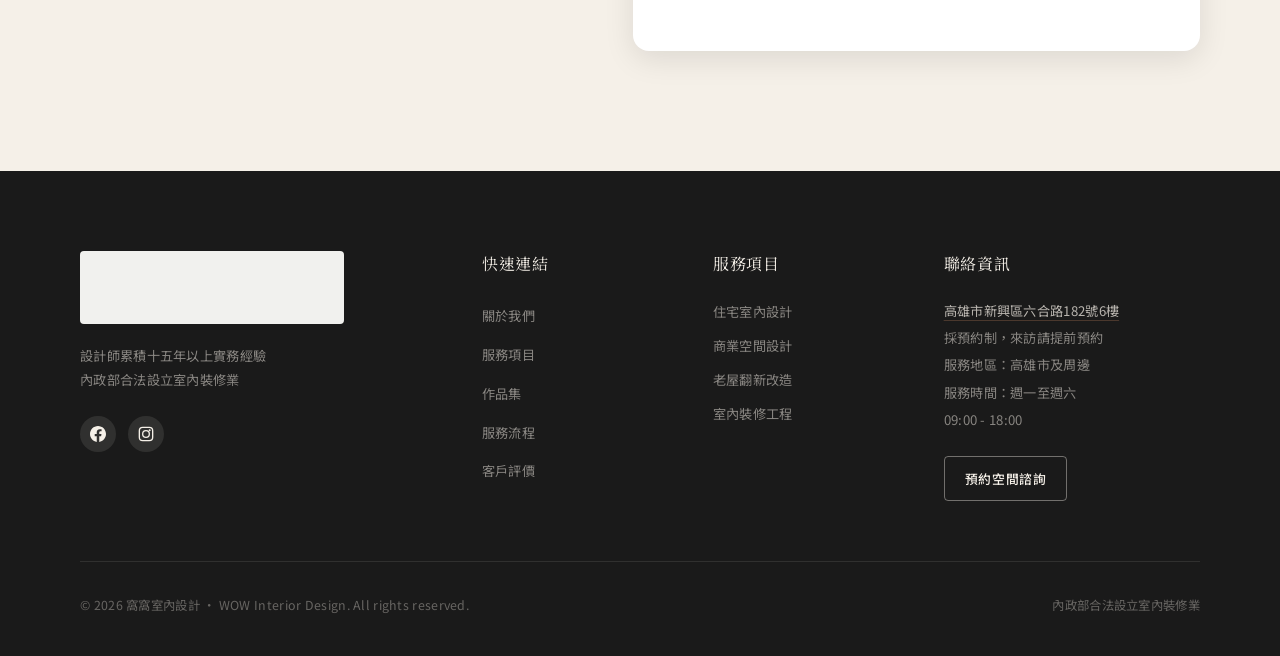
==== commit b2652f81: "Make social contact details clickable" ====
--- a/index.html
+++ b/index.html
@@ -22,7 +22,7 @@
   <meta name="twitter:description" content="設計師累積15年以上實務經驗，完成75+案例。" />
   <meta name="twitter:image" content="https://litong8wang-afk.github.io/wowwow-interior/cover_photo.webp" />
   <link rel="preload" as="image" href="cover_photo.webp" fetchpriority="high" />
-  <link rel="stylesheet" href="style.css?v=20260721-logo2" />
+  <link rel="stylesheet" href="style.css?v=20260721-social" />
   <link rel="preconnect" href="https://fonts.googleapis.com" />
   <link rel="preconnect" href="https://fonts.gstatic.com" crossorigin />
   <link href="https://fonts.googleapis.com/css2?family=Noto+Serif+TC:wght@300;400;500;600&family=Noto+Sans+TC:wght@300;400;500&family=Cormorant+Garamond:ital,wght@0,300;0,400;0,500;1,300;1,400&display=swap" rel="stylesheet" />
@@ -539,7 +539,7 @@
               </div>
               <div>
                 <strong>Facebook</strong>
-                <p>facebook.com/wowwowinterior</p>
+                <p><a class="contact-link" href="https://www.facebook.com/wowwowinterior" target="_blank" rel="noopener noreferrer">facebook.com/wowwowinterior</a></p>
               </div>
             </div>
             <div class="contact-item">
@@ -552,7 +552,7 @@
               </div>
               <div>
                 <strong>Instagram</strong>
-                <p>@wowwow_interior_design</p>
+                <p><a class="contact-link" href="https://www.instagram.com/wowwow_interior_design/" target="_blank" rel="noopener noreferrer">@wowwow_interior_design</a></p>
               </div>
             </div>
             <div class="contact-item">
--- a/style.css
+++ b/style.css
@@ -1309,6 +1309,18 @@
 
 .address-link:hover {
   color: #8f5e45;
+  text-decoration-color: currentColor;
+}
+
+.contact-link {
+  color: inherit;
+  text-decoration: underline;
+  text-decoration-color: rgba(166, 111, 82, 0.35);
+  text-underline-offset: 4px;
+}
+
+.contact-link:hover {
+  color: var(--color-accent);
   text-decoration-color: currentColor;
 }
 
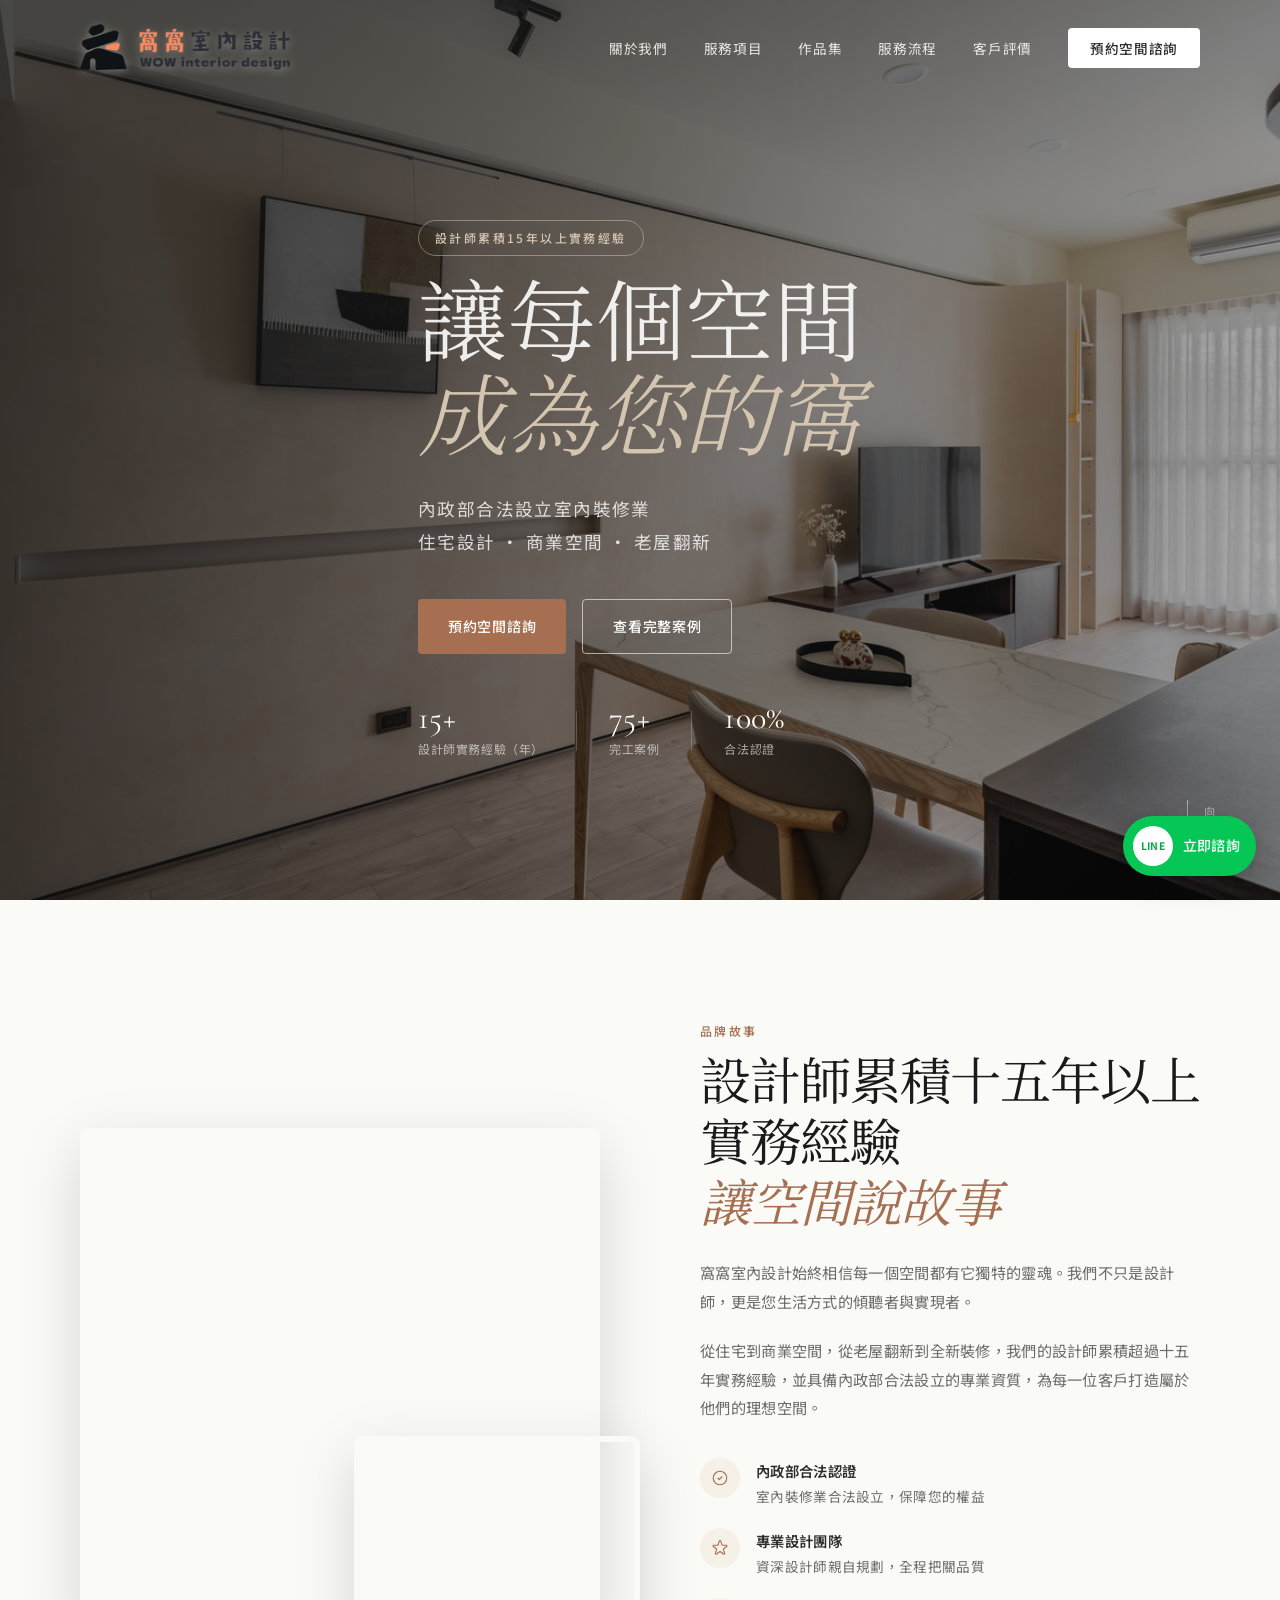
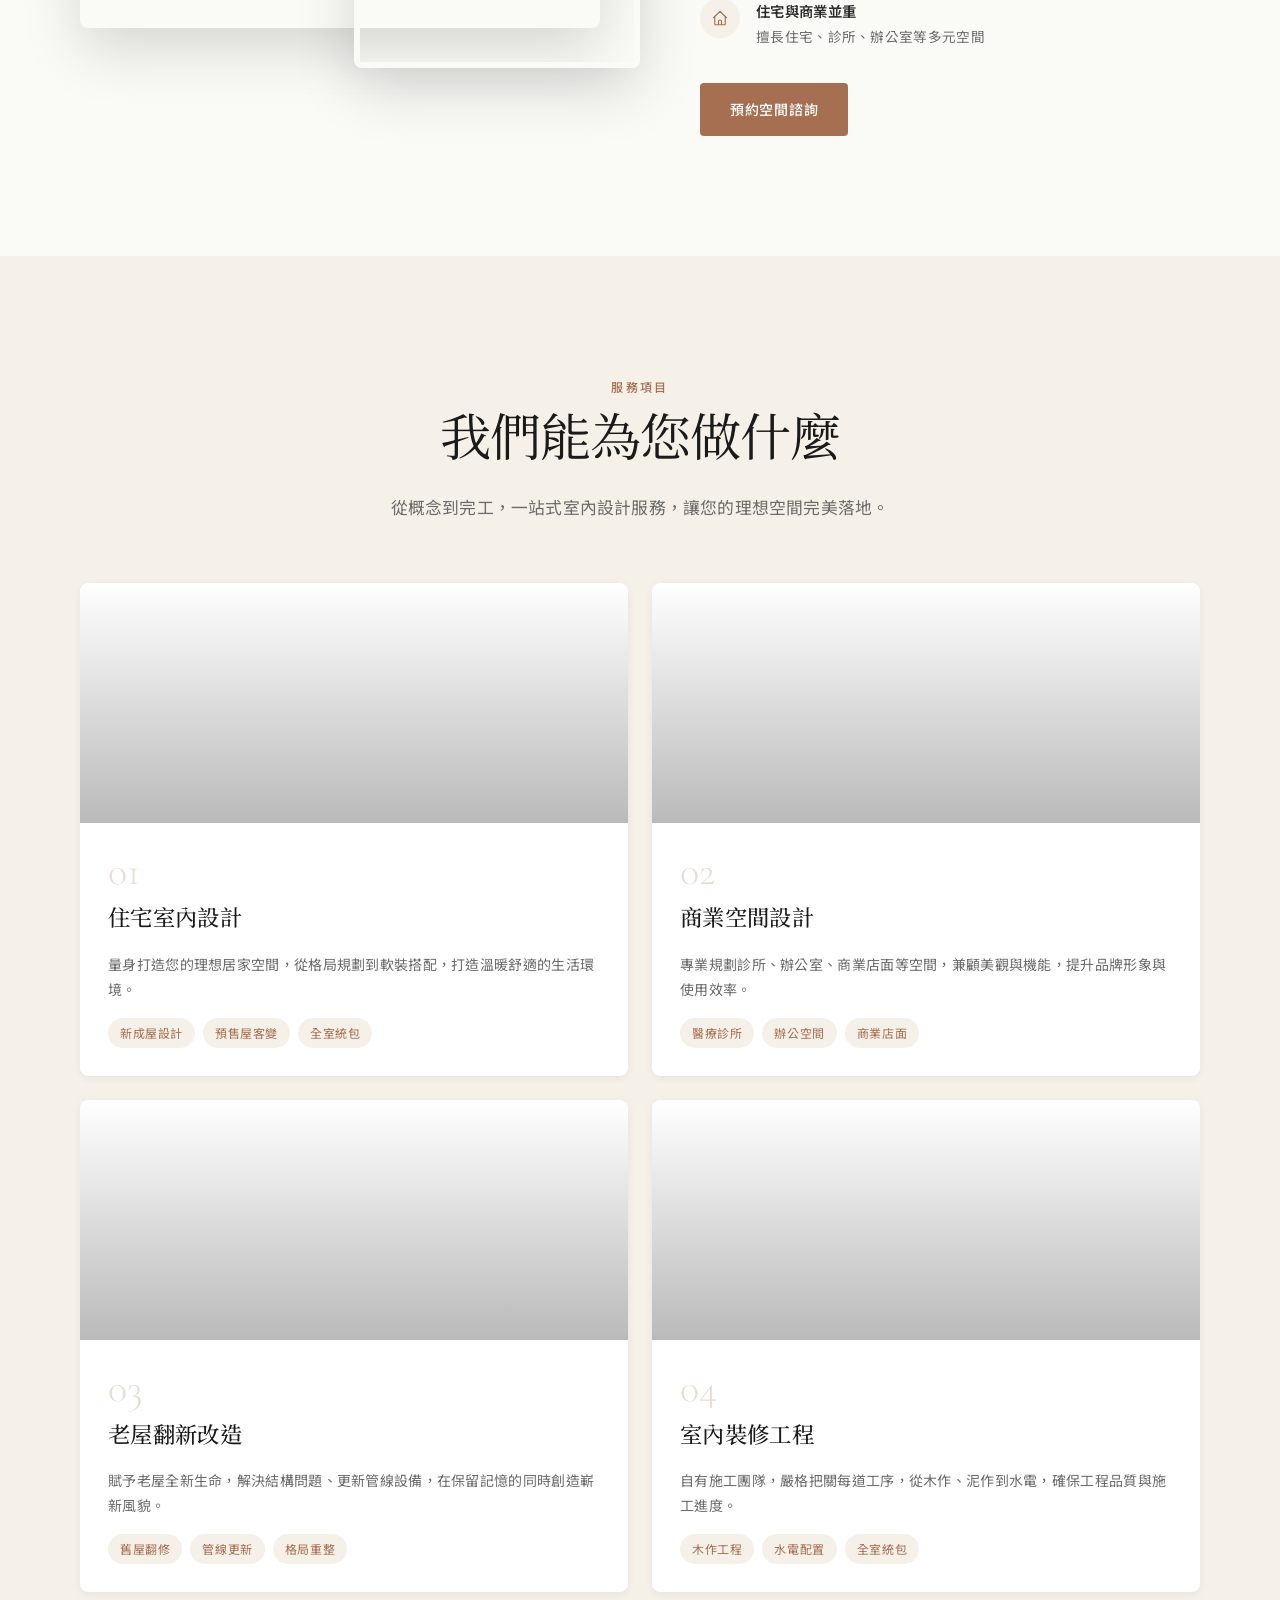
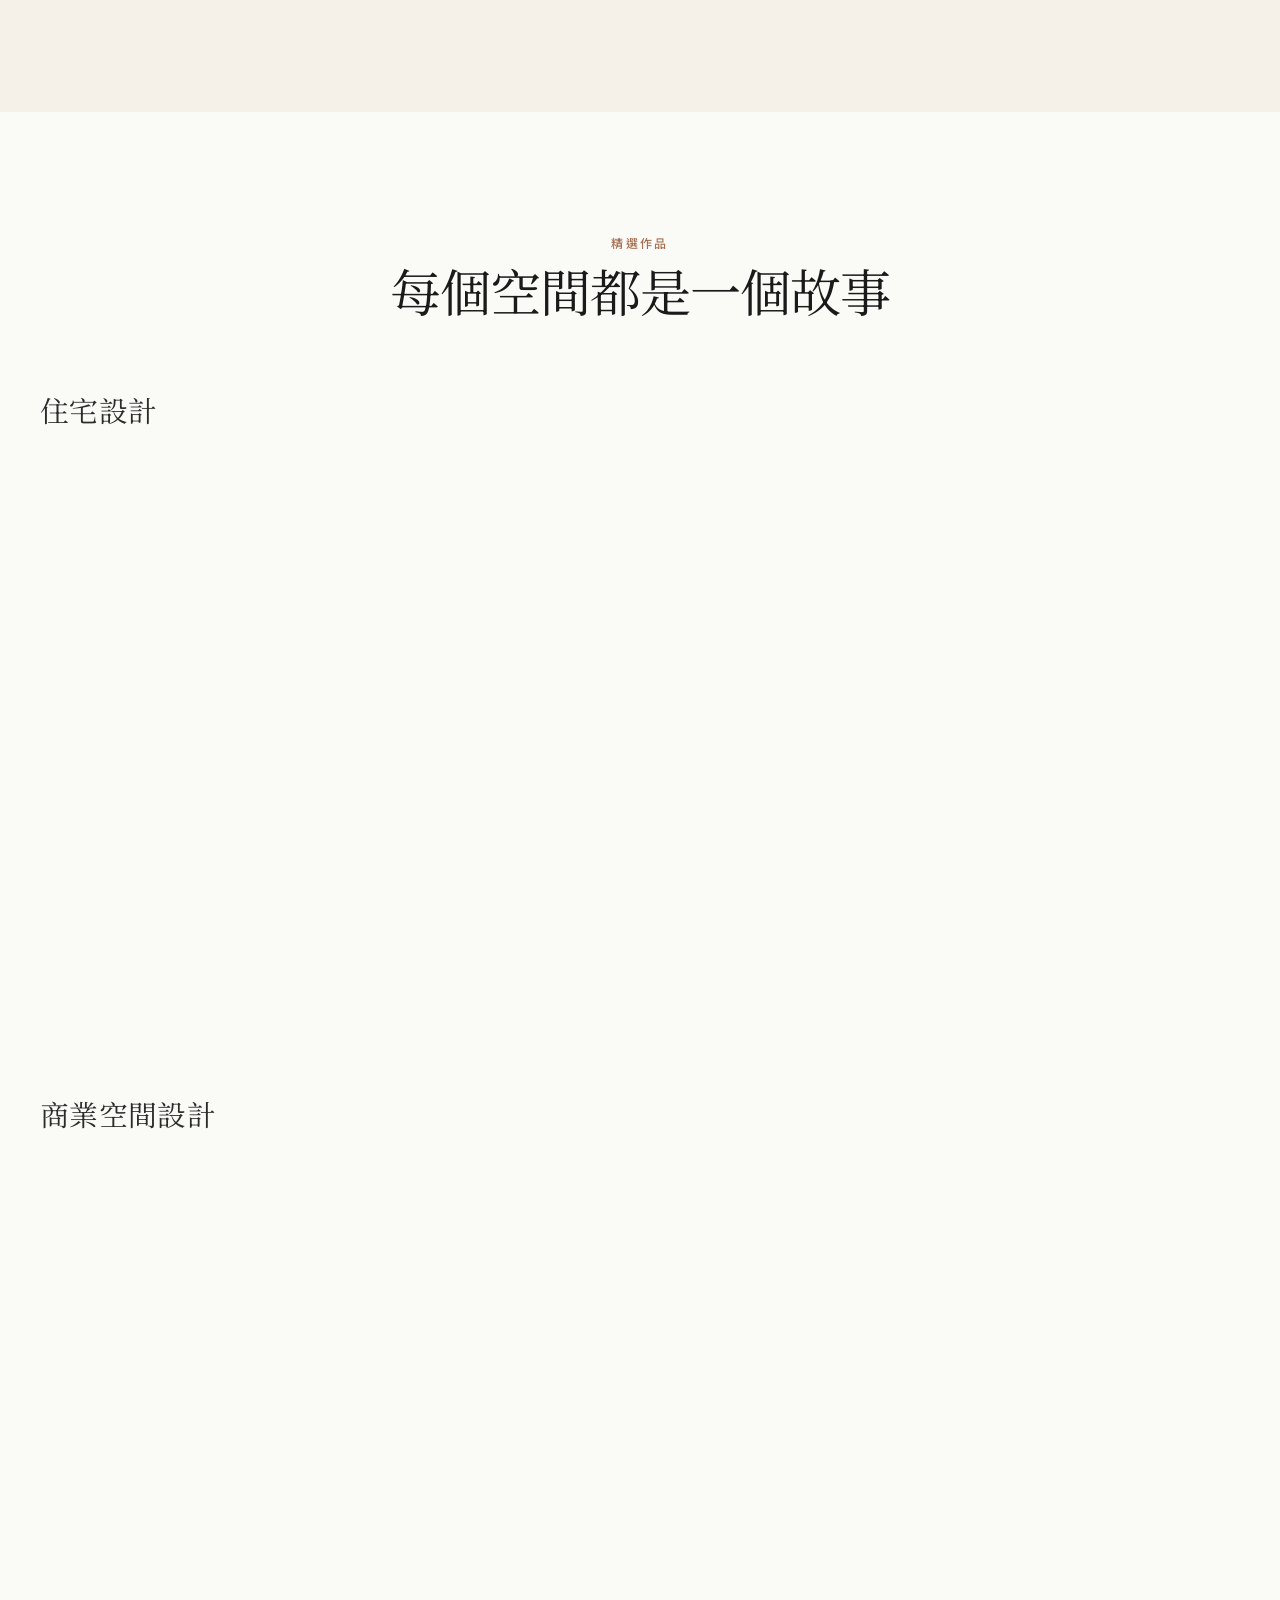
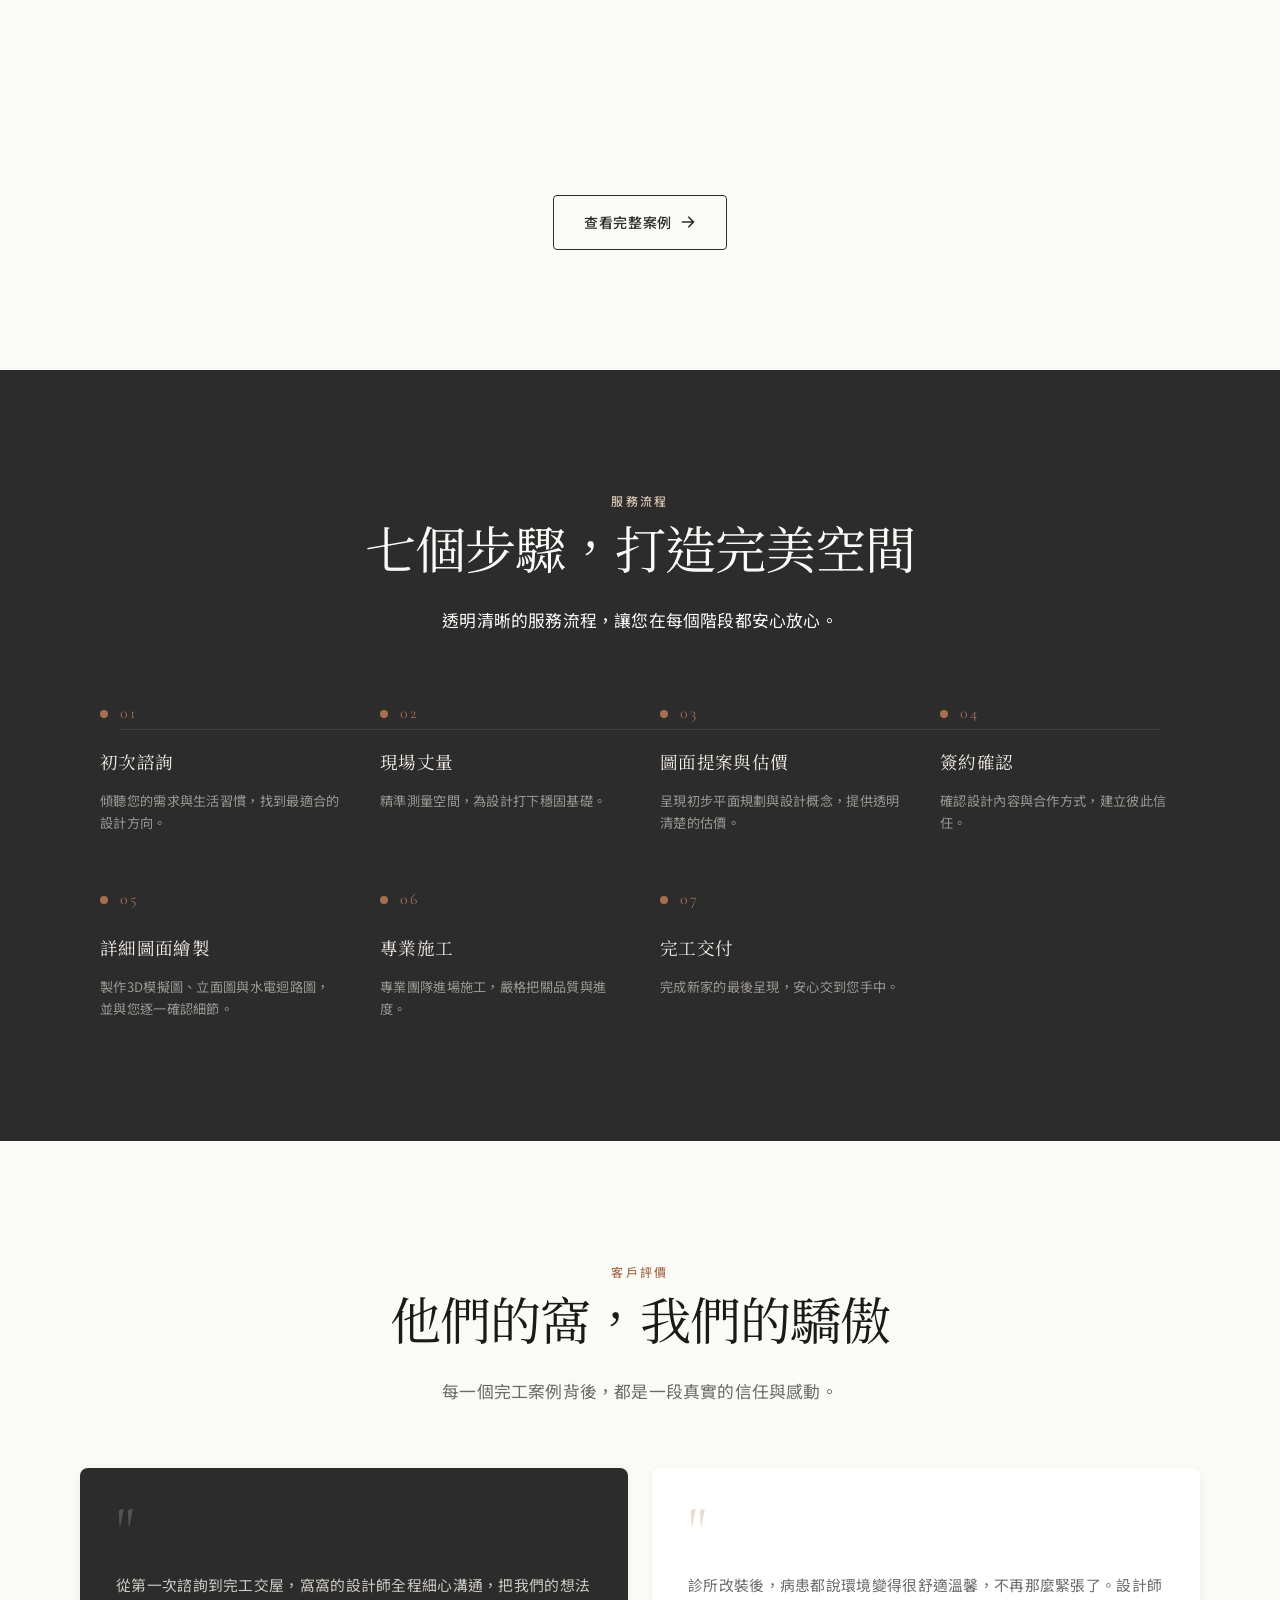
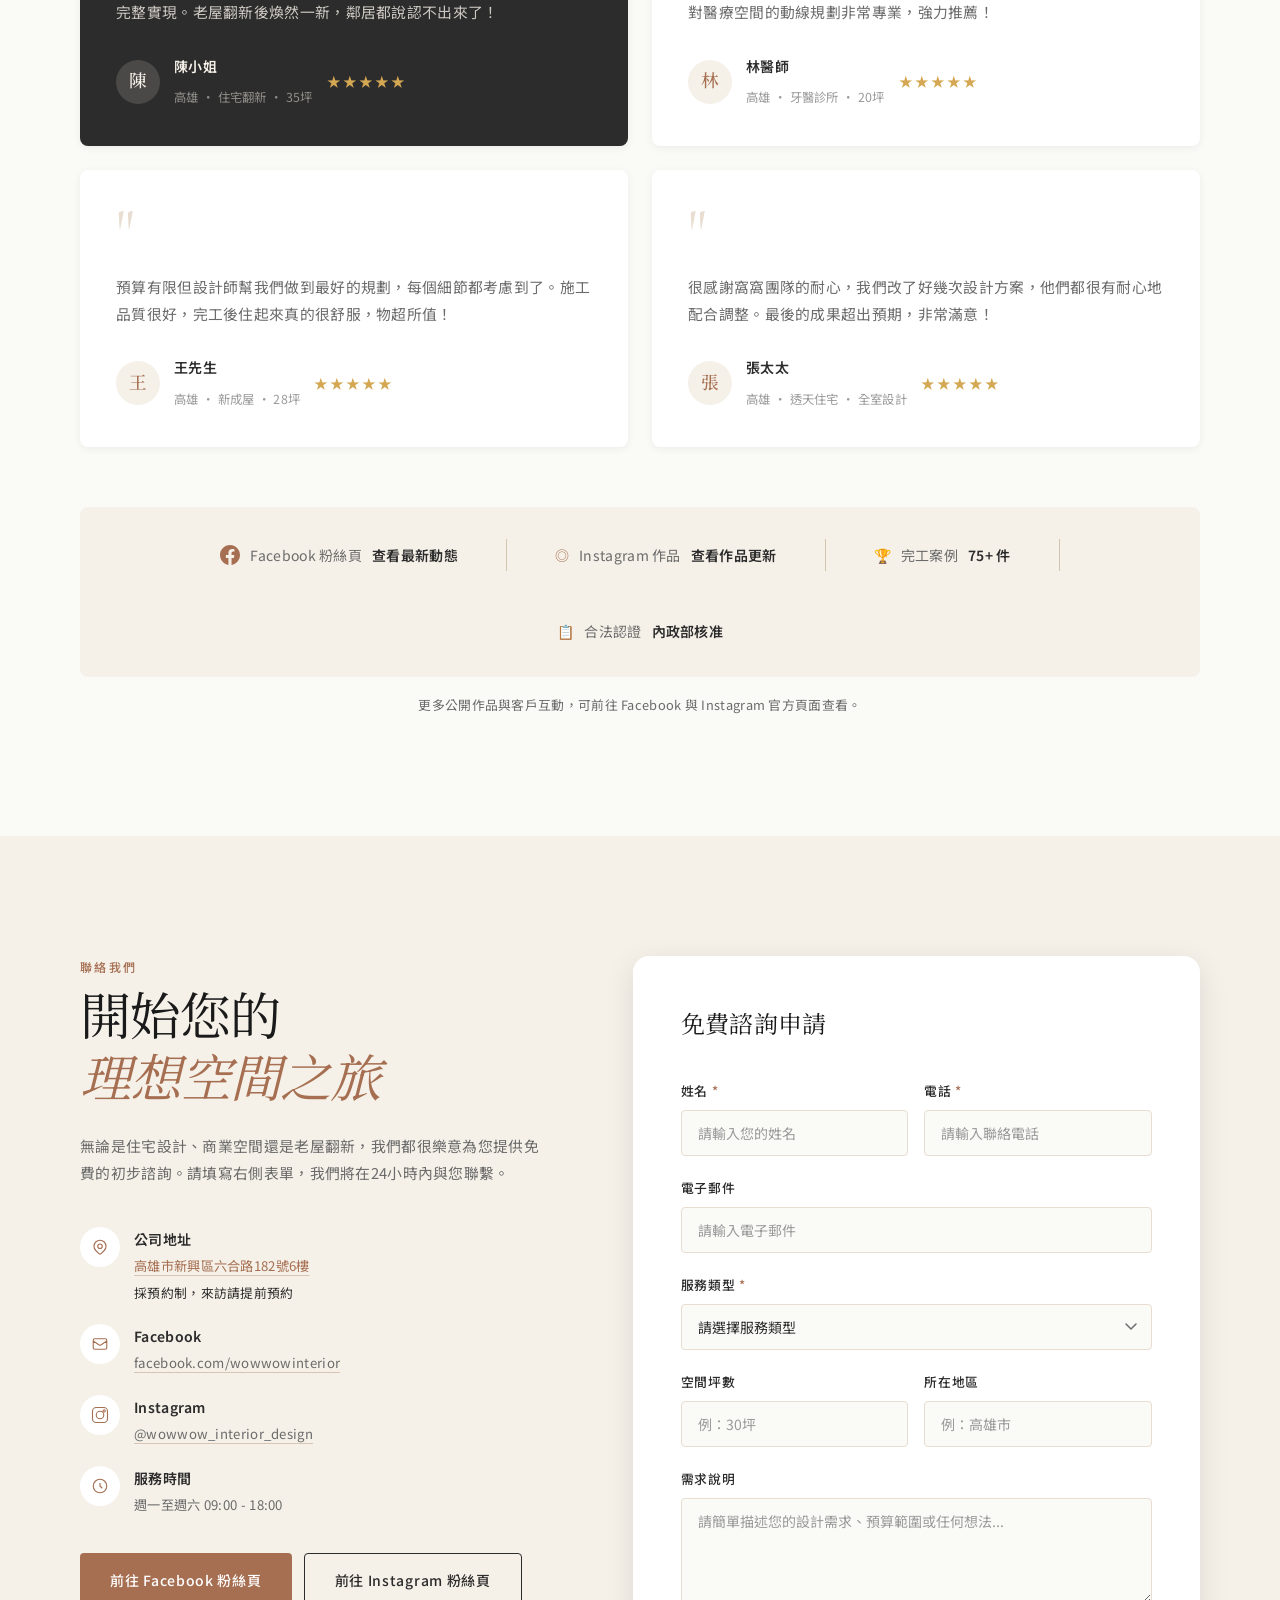
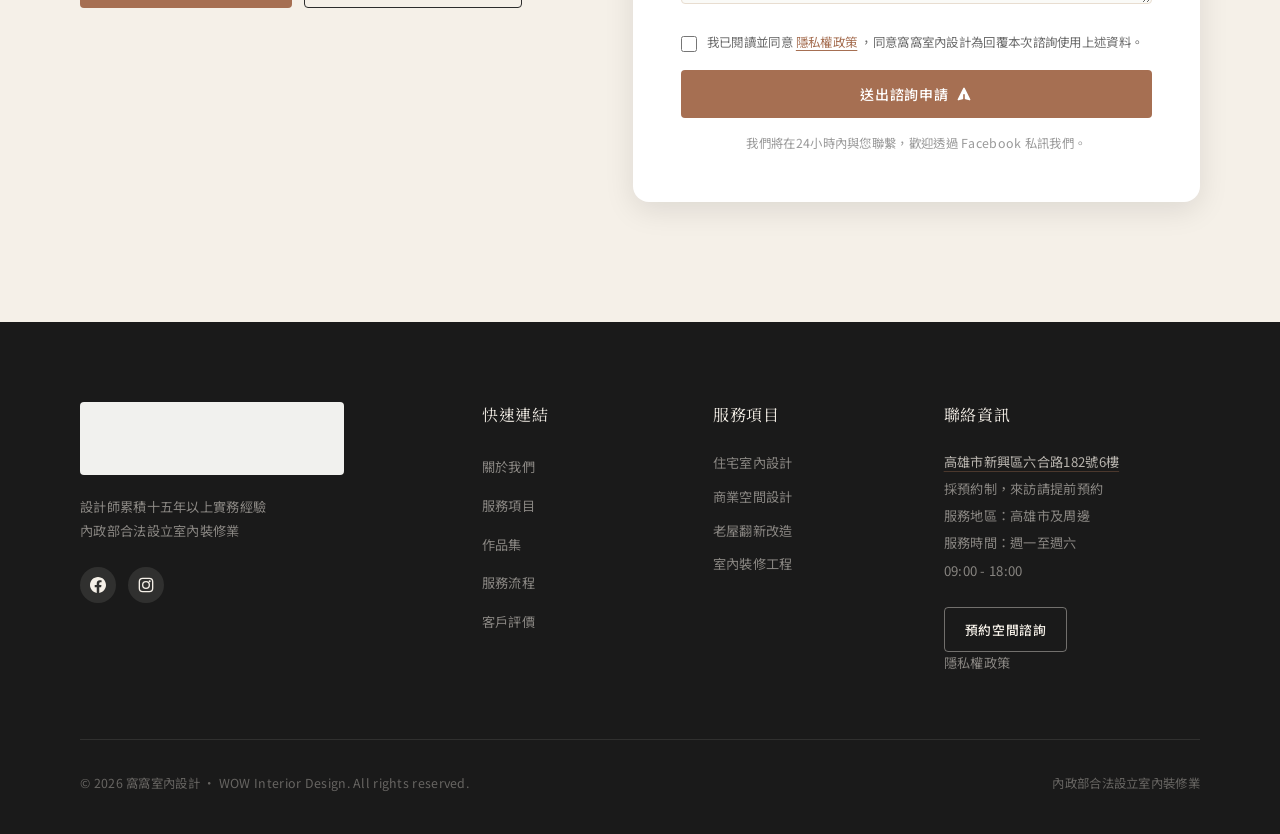
==== commit a0ebc436: "Improve trust privacy accessibility and conversion readiness" ====
--- a/index.html
+++ b/index.html
@@ -15,14 +15,19 @@
   <meta property="og:title" content="高雄室內設計｜窩窩室內設計" />
   <meta property="og:description" content="設計師累積15年以上實務經驗，完成75+住宅與商業空間案例，提供高雄室內設計、老屋翻新及裝修工程服務。" />
   <meta property="og:url" content="https://litong8wang-afk.github.io/wowwow-interior/" />
-  <meta property="og:image" content="https://litong8wang-afk.github.io/wowwow-interior/cover_photo.webp" />
+  <meta property="og:image" content="https://litong8wang-afk.github.io/wowwow-interior/og-share.jpg" />
+  <meta property="og:image:width" content="1200" />
+  <meta property="og:image:height" content="630" />
+  <meta property="og:image:type" content="image/jpeg" />
   <meta property="og:image:alt" content="窩窩室內設計空間作品" />
   <meta name="twitter:card" content="summary_large_image" />
   <meta name="twitter:title" content="高雄室內設計｜窩窩室內設計" />
   <meta name="twitter:description" content="設計師累積15年以上實務經驗，完成75+案例。" />
-  <meta name="twitter:image" content="https://litong8wang-afk.github.io/wowwow-interior/cover_photo.webp" />
+  <meta name="twitter:image" content="https://litong8wang-afk.github.io/wowwow-interior/og-share.jpg" />
+  <link rel="icon" type="image/png" sizes="512x512" href="favicon.png" />
+  <link rel="apple-touch-icon" sizes="180x180" href="apple-touch-icon.png" />
   <link rel="preload" as="image" href="cover_photo.webp" fetchpriority="high" />
-  <link rel="stylesheet" href="style.css?v=20260721-social" />
+  <link rel="stylesheet" href="style.css?v=20260721-trust" />
   <link rel="preconnect" href="https://fonts.googleapis.com" />
   <link rel="preconnect" href="https://fonts.gstatic.com" crossorigin />
   <link href="https://fonts.googleapis.com/css2?family=Noto+Serif+TC:wght@300;400;500;600&family=Noto+Sans+TC:wght@300;400;500&family=Cormorant+Garamond:ital,wght@0,300;0,400;0,500;1,300;1,400&display=swap" rel="stylesheet" />
@@ -57,20 +62,20 @@
 <body>
 
   <!-- ===== NAVIGATION ===== -->
-  <nav class="navbar" id="navbar">
+  <nav class="navbar" id="navbar" aria-label="主要導覽">
     <div class="nav-container">
       <a href="#hero" class="nav-logo" aria-label="窩窩室內設計首頁">
         <img class="brand-logo-image" src="wow-logo-horizontal.png" alt="窩窩室內設計 WOW interior design" width="1000" height="220" decoding="async" />
       </a>
-      <ul class="nav-links">
+      <ul class="nav-links" id="primaryNavigation">
         <li><a href="#about">關於我們</a></li>
         <li><a href="#services">服務項目</a></li>
         <li><a href="#portfolio">作品集</a></li>
         <li><a href="#process">服務流程</a></li>
         <li><a href="#testimonials">客戶評價</a></li>
-        <li><a href="#contact" class="nav-cta">預約空間諮詢</a></li>
+        <li><a href="#contact" class="nav-cta" data-track="consultation_cta">預約空間諮詢</a></li>
       </ul>
-      <button class="nav-toggle" id="navToggle" aria-label="Toggle menu">
+      <button class="nav-toggle" id="navToggle" type="button" aria-label="開啟選單" aria-controls="primaryNavigation" aria-expanded="false">
         <span></span><span></span><span></span>
       </button>
     </div>
@@ -93,7 +98,7 @@
         住宅設計 · 商業空間 · 老屋翻新
       </p>
       <div class="hero-actions">
-        <a href="#contact" class="btn btn-primary">預約空間諮詢</a>
+        <a href="#contact" class="btn btn-primary" data-track="consultation_cta">預約空間諮詢</a>
         <a href="#portfolio" class="btn btn-outline">查看完整案例</a>
       </div>
       <div class="hero-stats">
@@ -175,7 +180,7 @@
               </div>
             </div>
           </div>
-          <a href="#contact" class="btn btn-primary">預約空間諮詢</a>
+          <a href="#contact" class="btn btn-primary" data-track="consultation_cta">預約空間諮詢</a>
         </div>
       </div>
     </div>
@@ -476,21 +481,21 @@
         </div>
       </div>
       <div class="social-proof-bar">
-        <div class="proof-item">
+        <a class="proof-item" href="https://www.facebook.com/wowwowinterior" target="_blank" rel="noopener noreferrer" data-track="facebook_proof_click">
           <span class="proof-icon">
             <svg viewBox="0 0 24 24" fill="currentColor" width="20" height="20">
               <path d="M24 12.073c0-6.627-5.373-12-12-12s-12 5.373-12 12c0 5.99 4.388 10.954 10.125 11.854v-8.385H7.078v-3.47h3.047V9.43c0-3.007 1.792-4.669 4.533-4.669 1.312 0 2.686.235 2.686.235v2.953H15.83c-1.491 0-1.956.925-1.956 1.874v2.25h3.328l-.532 3.47h-2.796v8.385C19.612 23.027 24 18.062 24 12.073z"/>
             </svg>
           </span>
           <span>Facebook 粉絲頁</span>
-          <strong>133+ 追蹤</strong>
-        </div>
+          <strong>查看最新動態</strong>
+        </a>
         <div class="proof-divider"></div>
-        <div class="proof-item">
-          <span class="proof-icon">★</span>
-          <span>客戶滿意度</span>
-          <strong>5.0 / 5.0</strong>
-        </div>
+        <a class="proof-item" href="https://www.instagram.com/wowwow_interior_design/" target="_blank" rel="noopener noreferrer" data-track="instagram_proof_click">
+          <span class="proof-icon">◎</span>
+          <span>Instagram 作品</span>
+          <strong>查看作品更新</strong>
+        </a>
         <div class="proof-divider"></div>
         <div class="proof-item">
           <span class="proof-icon">🏆</span>
@@ -504,6 +509,7 @@
           <strong>內政部核准</strong>
         </div>
       </div>
+      <p class="social-proof-note">更多公開作品與客戶互動，可前往 Facebook 與 Instagram 官方頁面查看。</p>
     </div>
   </section>
 
@@ -527,7 +533,7 @@
               </div>
               <div>
                 <strong>公司地址</strong>
-                <p><a class="address-link" href="https://www.google.com/maps/search/?api=1&amp;query=高雄市新興區六合路182號6樓" target="_blank" rel="noopener noreferrer">高雄市新興區六合路182號6樓</a></p>
+                <p><a class="address-link" href="https://www.google.com/maps/search/?api=1&amp;query=高雄市新興區六合路182號6樓" target="_blank" rel="noopener noreferrer" data-track="map_click">高雄市新興區六合路182號6樓</a></p>
                 <p class="appointment-note">採預約制，來訪請提前預約</p>
               </div>
             </div>
@@ -539,7 +545,7 @@
               </div>
               <div>
                 <strong>Facebook</strong>
-                <p><a class="contact-link" href="https://www.facebook.com/wowwowinterior" target="_blank" rel="noopener noreferrer">facebook.com/wowwowinterior</a></p>
+                <p><a class="contact-link" href="https://www.facebook.com/wowwowinterior" target="_blank" rel="noopener noreferrer" data-track="facebook_click">facebook.com/wowwowinterior</a></p>
               </div>
             </div>
             <div class="contact-item">
@@ -552,7 +558,7 @@
               </div>
               <div>
                 <strong>Instagram</strong>
-                <p><a class="contact-link" href="https://www.instagram.com/wowwow_interior_design/" target="_blank" rel="noopener noreferrer">@wowwow_interior_design</a></p>
+                <p><a class="contact-link" href="https://www.instagram.com/wowwow_interior_design/" target="_blank" rel="noopener noreferrer" data-track="instagram_click">@wowwow_interior_design</a></p>
               </div>
             </div>
             <div class="contact-item">
@@ -577,24 +583,28 @@
           </div>
         </div>
         <div class="contact-form-wrap">
-          <form class="contact-form" id="contactForm" action="https://formspree.io/f/mkokdpza" method="POST" onsubmit="handleFormSubmit(event)">
+          <form class="contact-form" id="contactForm" action="https://formspree.io/f/mkokdpza" method="POST">
             <h3>免費諮詢申請</h3>
             <div class="form-row">
               <div class="form-group">
                 <label for="name">姓名 <span class="required">*</span></label>
-                <input type="text" id="name" name="name" placeholder="請輸入您的姓名" required />
+                <input type="text" id="name" name="name" placeholder="請輸入您的姓名" autocomplete="name" required />
               </div>
               <!-- Hidden field for Formspree to identify this form -->
               <input type="hidden" name="_subject" value="新的室內設計諮詢申請" />
               <input type="hidden" name="_captcha" value="false" />
+              <div class="form-honeypot" aria-hidden="true">
+                <label for="website">網站</label>
+                <input type="text" id="website" name="_gotcha" tabindex="-1" autocomplete="off" />
+              </div>
               <div class="form-group">
                 <label for="phone">電話 <span class="required">*</span></label>
-                <input type="tel" id="phone" name="phone" placeholder="請輸入聯絡電話" required />
+                <input type="tel" id="phone" name="phone" placeholder="請輸入聯絡電話" autocomplete="tel" required />
               </div>
             </div>
             <div class="form-group">
               <label for="email">電子郵件</label>
-              <input type="email" id="email" name="email" placeholder="請輸入電子郵件" />
+              <input type="email" id="email" name="email" placeholder="請輸入電子郵件" autocomplete="email" />
             </div>
             <div class="form-group">
               <label for="service">服務類型 <span class="required">*</span></label>
@@ -621,7 +631,11 @@
               <label for="message">需求說明</label>
               <textarea id="message" name="message" rows="4" placeholder="請簡單描述您的設計需求、預算範圍或任何想法..."></textarea>
             </div>
-            <button type="submit" class="btn btn-primary btn-full">
+            <label class="privacy-consent">
+              <input type="checkbox" name="privacy_consent" value="agreed" required />
+              <span>我已閱讀並同意<a href="privacy.html" target="_blank" rel="noopener noreferrer">隱私權政策</a>，同意窩窩室內設計為回覆本次諮詢使用上述資料。</span>
+            </label>
+            <button type="submit" class="btn btn-primary btn-full" data-track="form_submit_click">
               送出諮詢申請
               <svg viewBox="0 0 20 20" fill="currentColor" width="16" height="16">
                 <path d="M10.894 2.553a1 1 0 00-1.788 0l-7 14a1 1 0 001.169 1.409l5-1.429A1 1 0 009 15.571V11a1 1 0 112 0v4.571a1 1 0 00.725.962l5 1.428a1 1 0 001.17-1.408l-7-14z"/>
@@ -690,7 +704,8 @@
           <p>服務地區：高雄市及周邊</p>
           <p>服務時間：週一至週六</p>
           <p>09:00 - 18:00</p>
-          <a href="#contact" class="btn btn-outline-light">預約空間諮詢</a>
+          <a href="#contact" class="btn btn-outline-light" data-track="consultation_cta">預約空間諮詢</a>
+          <p><a href="privacy.html">隱私權政策</a></p>
         </div>
       </div>
       <div class="footer-bottom">
@@ -700,11 +715,11 @@
     </div>
   </footer>
 
-  <a class="line-float" href="https://line.me/ti/p/~litongwang" target="_blank" rel="noopener noreferrer" aria-label="加入 LINE 諮詢，LINE ID：litongwang">
+  <a class="line-float" href="https://line.me/ti/p/~litongwang" target="_blank" rel="noopener noreferrer" aria-label="加入 LINE 諮詢，LINE ID：litongwang" data-track="line_click">
     <span class="line-float-icon" aria-hidden="true">LINE</span>
     <span class="line-float-text">立即諮詢</span>
   </a>
 
-  <script src="script.js?v=20260720-2" defer></script>
+  <script src="script.js?v=20260721-trust" defer></script>
 </body>
 </html>
--- a/style.css
+++ b/style.css
@@ -50,6 +50,10 @@
   overflow-x: hidden;
 }
 
+body.menu-open {
+  overflow: hidden;
+}
+
 img {
   max-width: 100%;
   height: auto;
@@ -989,6 +993,17 @@
 .proof-item strong {
   font-weight: 600;
   color: var(--color-charcoal);
+}
+
+.social-proof-bar a.proof-item:hover strong {
+  color: var(--color-accent);
+}
+
+.social-proof-note {
+  margin-top: 16px;
+  text-align: center;
+  color: var(--color-gray);
+  font-size: 0.8rem;
 }
 
 .proof-divider {
@@ -1150,6 +1165,40 @@
   line-height: 1.6;
 }
 
+.form-honeypot {
+  position: absolute;
+  left: -9999px;
+  width: 1px;
+  height: 1px;
+  overflow: hidden;
+}
+
+.privacy-consent {
+  display: flex;
+  align-items: flex-start;
+  gap: 10px;
+  margin: 4px 0 18px;
+  color: var(--color-gray);
+  font-size: 0.78rem;
+  line-height: 1.65;
+  cursor: pointer;
+}
+
+.privacy-consent input {
+  width: 16px;
+  height: 16px;
+  margin-top: 4px;
+  accent-color: var(--color-accent);
+  flex: 0 0 auto;
+}
+
+.privacy-consent a {
+  margin: 0 3px;
+  color: var(--color-accent);
+  text-decoration: underline;
+  text-underline-offset: 3px;
+}
+
 /* Form Success */
 .form-success {
   text-align: center;
@@ -1178,6 +1227,61 @@
 .form-success p {
   color: var(--color-gray);
   margin-bottom: 28px;
+}
+
+/* ===== PRIVACY POLICY PAGE ===== */
+.privacy-page {
+  min-height: 100vh;
+  padding: 56px 24px;
+  background: var(--color-cream);
+}
+
+.privacy-policy {
+  max-width: 820px;
+  margin: 0 auto;
+  padding: 48px clamp(24px, 6vw, 64px);
+  background: var(--color-white);
+  box-shadow: var(--shadow-sm);
+}
+
+.privacy-policy .brand-logo-image {
+  width: 240px;
+  margin-bottom: 40px;
+}
+
+.privacy-policy h1 {
+  margin-bottom: 12px;
+  font-family: var(--font-serif);
+  font-size: clamp(2rem, 5vw, 3rem);
+  font-weight: 400;
+}
+
+.privacy-policy h2 {
+  margin: 32px 0 10px;
+  font-family: var(--font-serif);
+  font-size: 1.35rem;
+  font-weight: 500;
+}
+
+.privacy-policy p,
+.privacy-policy li {
+  color: var(--color-gray);
+  font-size: 0.92rem;
+  line-height: 1.9;
+}
+
+.privacy-policy ul {
+  padding-left: 1.25rem;
+  list-style: disc;
+}
+
+.privacy-policy .policy-updated {
+  margin-bottom: 28px;
+  font-size: 0.8rem;
+}
+
+.privacy-policy .btn {
+  margin-top: 36px;
 }
 
 /* ===== FOOTER ===== */
